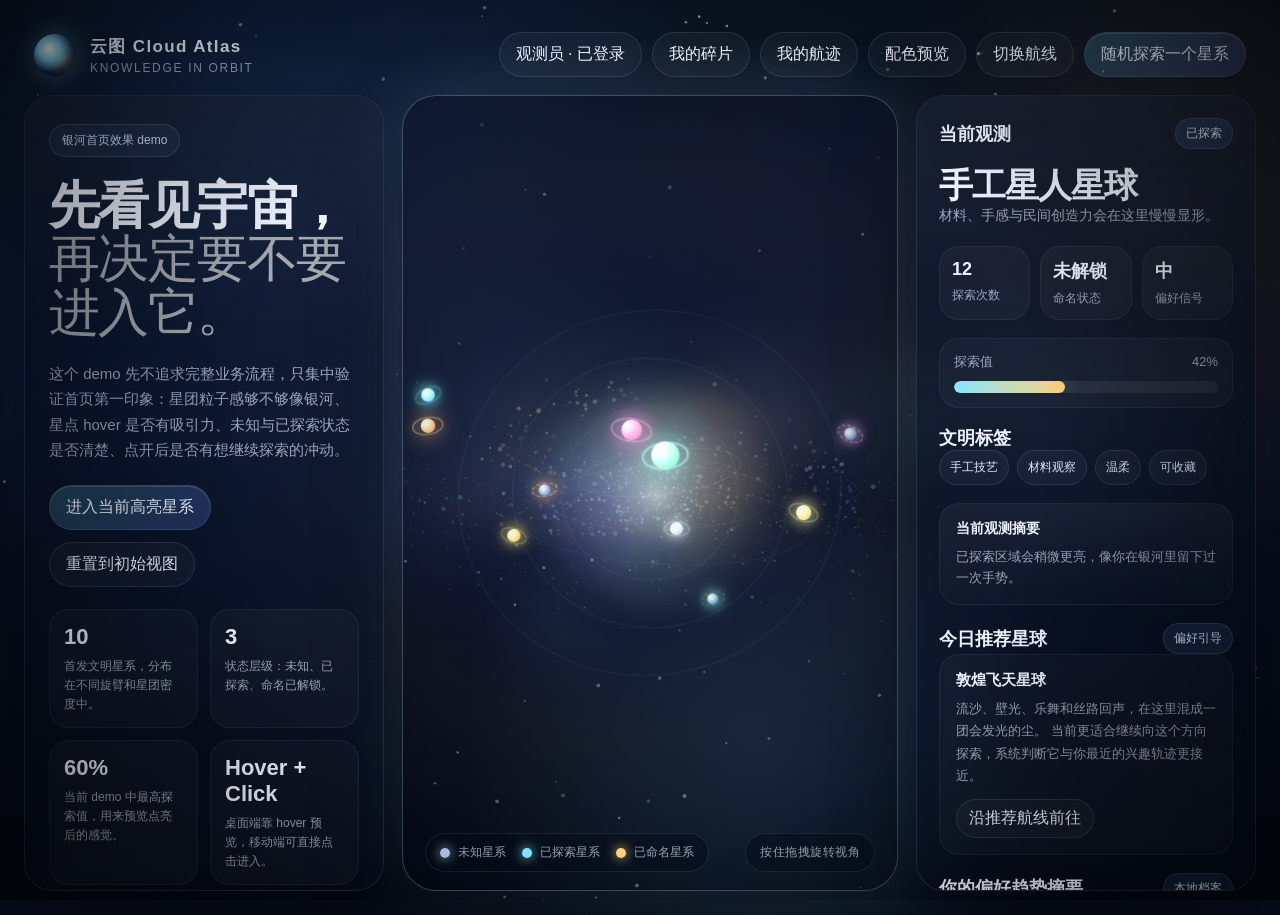
==== demo/index.html @ 27b4fed4 "fix" ====
<!DOCTYPE html>
<html lang="zh-CN">
<head>
  <meta charset="UTF-8">
  <meta name="viewport" content="width=device-width, initial-scale=1.0">
  <title>云图 Cloud Atlas Demo</title>
  <style>
    :root {
      --bg-0: #07111f;
      --bg-1: #0b1730;
      --bg-2: #142449;
      --bg-end: #050b18;
      --bg-glow-a: rgba(50, 96, 182, 0.28);
      --bg-glow-b: rgba(255, 176, 112, 0.15);
      --bg-glow-c: rgba(107, 195, 255, 0.18);
      --text: #eef4ff;
      --muted: rgba(219, 233, 255, 0.68);
      --line: rgba(170, 196, 255, 0.14);
      --panel: rgba(8, 15, 31, 0.54);
      --panel-strong: rgba(7, 14, 28, 0.78);
      --panel-top: rgba(11, 20, 41, 0.7);
      --panel-bottom: rgba(7, 13, 27, 0.48);
      --panel-sheen: rgba(255, 255, 255, 0.05);
      --cyan: #86e7ff;
      --gold: #ffd17d;
      --rose: #ff9dcc;
      --mint: #9ce7cb;
      --orange: #ffb48a;
      --grid-line: rgba(255, 255, 255, 0.02);
      --vignette: rgba(0, 0, 0, 0.54);
      --mist-core: rgba(255, 248, 223, 0.16);
      --mist-cyan: rgba(141, 221, 255, 0.17);
      --mist-violet: rgba(143, 112, 255, 0.13);
      --mist-gold: rgba(255, 190, 117, 0.13);
      --mist-mint: rgba(138, 239, 218, 0.1);
      --brand-core: rgba(137, 224, 255, 0.86);
      --brand-ring: rgba(35, 120, 255, 0.12);
      --brand-warm: rgba(255, 204, 138, 0.42);
      --brand-shell: #09172c;
      --button-a: rgba(110, 230, 255, 0.22);
      --button-b: rgba(115, 136, 255, 0.22);
      --eyebrow-border: rgba(161, 209, 255, 0.18);
      --eyebrow-bg: rgba(125, 180, 255, 0.08);
      --eyebrow-text: #d7ecff;
      --stage-core: rgba(255, 247, 216, 0.14);
      --stage-cyan: rgba(161, 224, 255, 0.14);
      --stage-violet: rgba(168, 132, 255, 0.12);
      --stage-gold: rgba(255, 190, 117, 0.12);
      --stage-shell: rgba(11, 18, 37, 0.52);
      --stage-floor: rgba(3, 7, 16, 0.3);
      --stage-before-core: rgba(255, 252, 240, 0.16);
      --stage-before-cyan: rgba(137, 199, 255, 0.14);
      --stage-before-violet: rgba(150, 114, 255, 0.12);
      --stage-before-gold: rgba(255, 181, 109, 0.12);
      --stage-after-cyan: rgba(118, 211, 255, 0.08);
      --stage-after-core: rgba(255, 255, 255, 0.09);
      --stage-after-gold: rgba(255, 208, 142, 0.08);
      --stage-after-blue: rgba(124, 167, 255, 0.08);
      --shadow: 0 24px 80px rgba(0, 0, 0, 0.36);
      --radius-lg: 28px;
      --radius-md: 20px;
      --radius-sm: 14px;
    }

    * {
      box-sizing: border-box;
    }

    html,
    body {
      margin: 0;
      min-height: 100%;
      font-family: "Segoe UI", "PingFang SC", "Microsoft YaHei", sans-serif;
      background:
        radial-gradient(circle at 18% 18%, var(--bg-glow-a), transparent 30%),
        radial-gradient(circle at 82% 22%, var(--bg-glow-b), transparent 24%),
        radial-gradient(circle at 52% 72%, var(--bg-glow-c), transparent 28%),
        linear-gradient(180deg, var(--bg-0), var(--bg-1) 45%, var(--bg-end) 100%);
      background-size: 118% 118%, 112% 112%, 114% 114%, 100% 100%;
      color: var(--text);
      overflow: hidden;
      animation: backgroundDrift 26s ease-in-out infinite alternate;
    }

    body::before,
    body::after {
      content: "";
      position: fixed;
      inset: 0;
      pointer-events: none;
    }

    body::before {
      background-image:
        linear-gradient(var(--grid-line) 1px, transparent 1px),
        linear-gradient(90deg, var(--grid-line) 1px, transparent 1px);
      background-size: 120px 120px;
      mask-image: radial-gradient(circle at center, black 40%, transparent 88%);
      opacity: 0.4;
      animation: gridDrift 38s linear infinite;
    }

    body::after {
      background:
        radial-gradient(circle at center, transparent 52%, var(--vignette) 100%);
      animation: vignettePulse 18s ease-in-out infinite;
    }

    button,
    input {
      font: inherit;
    }

    .app {
      position: relative;
      min-height: 100vh;
      padding: 24px;
      isolation: isolate;
    }

    #starfield {
      position: absolute;
      inset: 0;
      width: 100%;
      height: 100%;
      z-index: 0;
    }

    .mist {
      position: absolute;
      inset: 3% 6% 6%;
      border-radius: 50%;
      background:
        radial-gradient(ellipse at 50% 50%, var(--mist-core), transparent 16%),
        radial-gradient(ellipse at 46% 48%, var(--mist-cyan), transparent 24%),
        radial-gradient(ellipse at 39% 53%, var(--mist-violet), transparent 18%),
        radial-gradient(ellipse at 60% 46%, var(--mist-gold), transparent 19%),
        radial-gradient(ellipse at 72% 54%, var(--mist-mint), transparent 17%);
      filter: blur(46px);
      opacity: 0.98;
      transform: rotate(-10deg) scale(1.08, 0.72);
      pointer-events: none;
      z-index: 1;
      animation: mistFloat 18s ease-in-out infinite alternate;
    }

    .topbar {
      position: relative;
      z-index: 5;
      display: flex;
      align-items: center;
      justify-content: space-between;
      gap: 16px;
      padding: 8px 10px 18px;
    }

    .brand {
      display: flex;
      align-items: center;
      gap: 14px;
    }

    .brand-mark {
      width: 42px;
      height: 42px;
      border-radius: 50%;
      background:
        radial-gradient(circle at 35% 35%, rgba(255, 255, 255, 0.98), var(--brand-core) 28%, var(--brand-ring) 60%, transparent 72%),
        radial-gradient(circle at 64% 55%, var(--brand-warm), transparent 55%),
        var(--brand-shell);
      box-shadow: 0 0 24px rgba(134, 231, 255, 0.34);
    }

    .brand-copy strong {
      display: block;
      font-size: 17px;
      letter-spacing: 0.08em;
      font-weight: 700;
    }

    .brand-copy span {
      display: block;
      margin-top: 3px;
      font-size: 12px;
      color: var(--muted);
      letter-spacing: 0.14em;
      text-transform: uppercase;
    }

    .top-actions {
      display: flex;
      align-items: center;
      gap: 10px;
      flex-wrap: wrap;
      justify-content: flex-end;
    }

    .ghost,
    .primary,
    .secondary {
      border: 1px solid var(--line);
      color: var(--text);
      background: rgba(255, 255, 255, 0.04);
      border-radius: 999px;
      padding: 11px 16px;
      cursor: pointer;
      transition: transform 180ms ease, background 180ms ease, border-color 180ms ease;
    }

    .ghost:hover,
    .primary:hover,
    .secondary:hover {
      transform: translateY(-1px);
      border-color: rgba(172, 214, 255, 0.36);
    }

    .primary {
      background: linear-gradient(135deg, var(--button-a), var(--button-b));
      box-shadow: inset 0 1px 0 rgba(255, 255, 255, 0.14);
    }

    .layout {
      position: relative;
      z-index: 3;
      display: grid;
      grid-template-columns: minmax(280px, 360px) minmax(0, 1fr) minmax(280px, 340px);
      gap: 18px;
      height: calc(100vh - 104px);
    }

    .panel {
      position: relative;
      background: linear-gradient(180deg, var(--panel-top), var(--panel-bottom));
      border: 1px solid var(--line);
      border-radius: var(--radius-lg);
      box-shadow: var(--shadow);
      backdrop-filter: blur(18px);
      overflow: hidden;
    }

    .panel::before {
      content: "";
      position: absolute;
      inset: 0;
      background: linear-gradient(180deg, var(--panel-sheen), transparent 30%);
      pointer-events: none;
    }

    .intro {
      padding: 28px 24px 24px;
      display: flex;
      flex-direction: column;
      gap: 22px;
    }

    .eyebrow {
      display: inline-flex;
      align-items: center;
      gap: 8px;
      width: fit-content;
      padding: 7px 12px;
      border-radius: 999px;
      border: 1px solid var(--eyebrow-border);
      background: var(--eyebrow-bg);
      font-size: 12px;
      color: var(--eyebrow-text);
    }

    .intro h1 {
      margin: 0;
      font-size: clamp(34px, 4vw, 58px);
      line-height: 1.04;
      letter-spacing: -0.03em;
    }

    .intro h1 span {
      display: block;
      color: rgba(255, 255, 255, 0.62);
      font-weight: 500;
    }

    .intro p {
      margin: 0;
      color: var(--muted);
      line-height: 1.7;
      font-size: 15px;
    }

    .intro-actions {
      display: flex;
      gap: 12px;
      flex-wrap: wrap;
    }

    .stat-grid {
      display: grid;
      grid-template-columns: repeat(2, minmax(0, 1fr));
      gap: 12px;
    }

    .stat-card {
      padding: 14px;
      border-radius: var(--radius-md);
      background: rgba(255, 255, 255, 0.03);
      border: 1px solid rgba(176, 205, 255, 0.08);
    }

    .stat-card strong {
      display: block;
      font-size: 22px;
      margin-bottom: 6px;
    }

    .stat-card span {
      color: var(--muted);
      font-size: 12px;
      line-height: 1.5;
    }

    .cluster-stage {
      position: relative;
      --focus-x: 50%;
      --focus-y: 50%;
      --focus-scale: 1;
      --tilt-x: -8deg;
      --tilt-y: 10deg;
      border-radius: 34px;
      min-height: 100%;
      overflow: hidden;
      background:
        radial-gradient(circle at 50% 50%, var(--stage-core), transparent 10%),
        radial-gradient(ellipse at 50% 51%, var(--stage-cyan), transparent 22%),
        radial-gradient(ellipse at 42% 52%, var(--stage-violet), transparent 16%),
        radial-gradient(ellipse at 60% 47%, var(--stage-gold), transparent 18%),
        linear-gradient(180deg, var(--stage-shell), var(--stage-floor));
      border: 1px solid rgba(167, 199, 255, 0.14);
      box-shadow: var(--shadow);
      perspective: 1400px;
      perspective-origin: 50% 50%;
      cursor: grab;
      transition: box-shadow 420ms ease, border-color 420ms ease, background 420ms ease;
    }

    .cluster-stage.dragging {
      cursor: grabbing;
    }

    .cluster-stage::before {
      content: "";
      position: absolute;
      inset: 18% 8%;
      background:
        radial-gradient(ellipse at center, var(--stage-before-core), transparent 14%),
        radial-gradient(ellipse at center, var(--stage-before-cyan), transparent 38%),
        radial-gradient(ellipse at 35% 54%, var(--stage-before-violet), transparent 20%),
        radial-gradient(ellipse at 68% 44%, var(--stage-before-gold), transparent 20%);
      filter: blur(18px);
      pointer-events: none;
    }

    .cluster-stage::after {
      content: "";
      position: absolute;
      inset: 8% 4%;
      background:
        radial-gradient(ellipse at 26% 62%, var(--stage-after-cyan), transparent 14%),
        radial-gradient(ellipse at 42% 44%, var(--stage-after-core), transparent 11%),
        radial-gradient(ellipse at 58% 56%, var(--stage-after-gold), transparent 14%),
        radial-gradient(ellipse at 77% 40%, var(--stage-after-blue), transparent 13%);
      filter: blur(24px);
      pointer-events: none;
      transform: rotate(-12deg);
      z-index: 1;
    }

    .scene-viewport {
      position: absolute;
      inset: 0;
      z-index: 2;
      transform-style: preserve-3d;
      pointer-events: none;
    }

    .scene-3d {
      position: absolute;
      inset: 0;
      transform-style: preserve-3d;
      transform: translateZ(0);
      will-change: transform;
    }

    .cluster-canvas {
      position: absolute;
      inset: 0;
      width: 100%;
      height: 100%;
      z-index: 1;
      pointer-events: none;
    }

    .cluster-grid {
      position: absolute;
      inset: 0;
      z-index: 2;
      transform-style: preserve-3d;
      pointer-events: auto;
      overflow: visible;
      transition: filter 520ms ease;
    }

    .haze-layer {
      position: absolute;
      inset: 0;
      pointer-events: none;
      z-index: 1;
      transition: opacity 420ms ease;
      transform-style: preserve-3d;
    }

    .haze {
      position: absolute;
      border-radius: 50%;
      filter: blur(28px);
      opacity: 0.72;
      mix-blend-mode: screen;
    }

    .haze-a {
      left: 18%;
      top: 43%;
      width: 30%;
      height: 12%;
      background: radial-gradient(ellipse at center, rgba(121, 213, 255, 0.22), transparent 70%);
      transform: rotate(-18deg);
    }

    .haze-b {
      left: 37%;
      top: 38%;
      width: 28%;
      height: 11%;
      background: radial-gradient(ellipse at center, rgba(255, 247, 215, 0.24), transparent 72%);
      transform: rotate(6deg);
    }

    .haze-c {
      left: 55%;
      top: 47%;
      width: 28%;
      height: 12%;
      background: radial-gradient(ellipse at center, rgba(255, 188, 118, 0.18), transparent 70%);
      transform: rotate(21deg);
    }

    .orbit-ring {
      position: absolute;
      left: 50%;
      top: 50%;
      border-radius: 50%;
      border: 1px solid rgba(174, 205, 255, 0.08);
      transform: translate(-50%, -50%) rotate(-8deg);
      pointer-events: none;
      z-index: 1;
      animation: orbitSpin 42s linear infinite;
    }

    .orbit-ring.r1 {
      width: 36%;
      height: 22%;
      animation-name: orbitSpin;
    }

    .orbit-ring.r2 {
      width: 56%;
      height: 34%;
      transform: translate(-50%, -50%) rotate(14deg);
      animation-name: orbitSpinWide;
      animation-duration: 58s;
      animation-direction: reverse;
    }

    .orbit-ring.r3 {
      width: 78%;
      height: 46%;
      transform: translate(-50%, -50%) rotate(-16deg);
      animation-name: orbitSpinOuter;
      animation-duration: 72s;
    }

    .cluster-stage.zooming {
      border-color: rgba(187, 221, 255, 0.28);
      box-shadow: 0 30px 86px rgba(0, 0, 0, 0.42), 0 0 72px rgba(145, 215, 255, 0.16);
    }

    .cluster-stage.zooming .cluster-grid {
      filter: saturate(1.28) brightness(1.1);
    }

    .cluster-stage.zooming .cluster-canvas {
      filter: saturate(1.18) brightness(1.1);
    }

    .cluster-stage.zooming .haze-layer {
      opacity: 0.92;
    }

    .system {
      position: absolute;
      --planet-size: 10px;
      --planet-main: var(--cyan);
      --planet-accent: #ffffff;
      --planet-shadow: rgba(134, 231, 255, 0.44);
      --planet-hit: 34px;
      --ring-tilt: 0deg;
      --ring-opacity: 0.36;
      width: var(--planet-hit);
      height: var(--planet-hit);
      margin: calc(var(--planet-hit) * -0.5) 0 0 calc(var(--planet-hit) * -0.5);
      border: 0;
      background: transparent;
      padding: 0;
      cursor: pointer;
      z-index: 3;
      left: 0;
      top: 0;
      margin: 0;
      transform: translate3d(var(--screen-x, 0px), var(--screen-y, 0px), 0) scale(var(--planet-scale, 1));
      transform-style: preserve-3d;
      transition: transform 300ms cubic-bezier(0.22, 1, 0.36, 1), filter 220ms ease;
      will-change: transform, opacity;
    }

    .system .planet-core,
    .system .planet-aura,
    .system .planet-ring {
      position: absolute;
      left: 50%;
      top: 50%;
      transform: translate(-50%, -50%);
      border-radius: 50%;
      transition: transform 280ms cubic-bezier(0.22, 1, 0.36, 1), opacity 260ms ease, box-shadow 260ms ease, filter 260ms ease;
      pointer-events: none;
    }

    .system .planet-core {
      width: var(--planet-size);
      height: var(--planet-size);
      background:
        radial-gradient(circle at 30% 30%, rgba(255, 255, 255, 0.95), color-mix(in srgb, var(--planet-accent) 72%, var(--planet-main)) 36%, color-mix(in srgb, var(--planet-main) 84%, #021323) 86%);
      box-shadow: 0 0 12px var(--planet-main), 0 0 22px var(--planet-shadow);
      animation: planetPulse 4.2s ease-in-out infinite;
    }

    .system .planet-aura {
      width: calc(var(--planet-size) * 2.8);
      height: calc(var(--planet-size) * 2.8);
      background: radial-gradient(circle at center, color-mix(in srgb, var(--planet-main) 34%, transparent) 0%, transparent 70%);
      opacity: 0.44;
      filter: blur(1px);
      animation: auraDrift 5.6s ease-in-out infinite;
    }

    .system .planet-ring {
      width: calc(var(--planet-size) * 2.2);
      height: calc(var(--planet-size) * 1.25);
      border: 1px solid color-mix(in srgb, var(--planet-main) 72%, #ffffff);
      opacity: var(--ring-opacity);
      transform: translate(-50%, -50%) rotate(var(--ring-tilt));
      filter: drop-shadow(0 0 6px color-mix(in srgb, var(--planet-main) 40%, transparent));
      animation: ringSpin 8s linear infinite;
    }

    .system:hover,
    .system:focus-visible,
    .system.active {
      transform: translate3d(var(--screen-x, 0px), var(--screen-y, 0px), 0) scale(calc(var(--planet-scale, 1) * 1.22));
      filter: brightness(1.08);
      outline: none;
    }

    .system:hover .planet-core,
    .system:focus-visible .planet-core,
    .system.active .planet-core {
      transform: translate(-50%, -50%) scale(1.36);
      box-shadow: 0 0 18px var(--planet-main), 0 0 38px var(--planet-shadow), 0 0 56px color-mix(in srgb, var(--planet-main) 26%, transparent);
      animation-duration: 1.9s;
    }

    .system:hover .planet-aura,
    .system:focus-visible .planet-aura,
    .system.active .planet-aura {
      opacity: 0.88;
      transform: translate(-50%, -50%) scale(1.16);
      animation-duration: 2.4s;
    }

    .system:hover .planet-ring,
    .system:focus-visible .planet-ring,
    .system.active .planet-ring {
      opacity: calc(var(--ring-opacity) + 0.26);
      transform: translate(-50%, -50%) rotate(calc(var(--ring-tilt) + 10deg)) scale(1.14);
    }

    .system.explored .planet-core {
      width: calc(var(--planet-size) + 1px);
      height: calc(var(--planet-size) + 1px);
    }

    .system.locked {
      --planet-main: rgba(188, 214, 255, 0.9);
      --planet-accent: rgba(230, 241, 255, 0.96);
      --planet-shadow: rgba(164, 193, 255, 0.24);
      --ring-opacity: 0.22;
    }

    .system.locked .planet-core {
      background: radial-gradient(circle at 35% 35%, rgba(255, 255, 255, 0.92), rgba(135, 180, 255, 0.72) 68%, transparent 100%);
    }

    .system.locked .planet-ring {
      border-style: dashed;
    }

    .system.unlocked .planet-core {
      box-shadow: 0 0 20px var(--planet-main), 0 0 44px color-mix(in srgb, var(--planet-main) 56%, transparent);
    }

    .system.planet-forest {
      --planet-accent: #d6ffe8;
      --ring-tilt: -16deg;
    }

    .system.planet-heritage {
      --planet-accent: #fff0c8;
      --ring-tilt: 18deg;
    }

    .system.planet-myth {
      --planet-accent: #ffd3e8;
      --ring-opacity: 0.46;
      --ring-tilt: 9deg;
    }

    .system.planet-desert {
      --planet-accent: #ffe3bc;
      --ring-opacity: 0.54;
      --ring-tilt: -9deg;
    }

    .system.planet-abyss {
      --planet-accent: #d4f8ff;
      --ring-opacity: 0.28;
      --ring-tilt: -24deg;
    }

    .system.planet-imperial {
      --planet-accent: #f4f7ff;
      --ring-opacity: 0.34;
      --ring-tilt: 2deg;
    }

    .system.planet-gateway {
      --planet-accent: #efe0ff;
      --ring-opacity: 0.62;
      --ring-tilt: 24deg;
    }

    .cluster-stage .legend {
      position: absolute;
      left: 22px;
      bottom: 18px;
      z-index: 4;
      display: flex;
      gap: 16px;
      padding: 10px 14px;
      border-radius: 999px;
      background: rgba(7, 14, 27, 0.54);
      border: 1px solid rgba(154, 194, 255, 0.12);
      backdrop-filter: blur(14px);
    }

    .drag-tip {
      position: absolute;
      right: 22px;
      bottom: 18px;
      z-index: 4;
      padding: 10px 14px;
      border-radius: 999px;
      background: rgba(7, 14, 27, 0.54);
      border: 1px solid rgba(154, 194, 255, 0.12);
      backdrop-filter: blur(14px);
      color: var(--muted);
      font-size: 12px;
      letter-spacing: 0.04em;
    }

    .legend-item {
      display: inline-flex;
      align-items: center;
      gap: 8px;
      color: var(--muted);
      font-size: 12px;
    }

    .legend-dot {
      width: 10px;
      height: 10px;
      border-radius: 50%;
      box-shadow: 0 0 12px currentColor;
    }

    .info-panel {
      padding: 22px;
      display: flex;
      flex-direction: column;
      gap: 18px;
      overflow: auto;
    }

    .panel-title {
      display: flex;
      align-items: center;
      justify-content: space-between;
      gap: 14px;
    }

    .panel-title h2,
    .panel-title h3 {
      margin: 0;
      font-size: 18px;
    }

    .panel-badge {
      padding: 6px 10px;
      border-radius: 999px;
      font-size: 12px;
      color: #dceeff;
      background: rgba(108, 173, 255, 0.12);
      border: 1px solid rgba(164, 201, 255, 0.16);
    }

    .selected-title {
      margin: 0;
      font-size: clamp(22px, 2.8vw, 34px);
      line-height: 1.08;
      letter-spacing: -0.03em;
    }

    .selected-subtitle,
    .muted {
      margin: 0;
      color: var(--muted);
      line-height: 1.7;
      font-size: 14px;
    }

    .metric-row {
      display: grid;
      grid-template-columns: repeat(3, minmax(0, 1fr));
      gap: 10px;
    }

    .metric {
      padding: 12px;
      border-radius: var(--radius-md);
      background: rgba(255, 255, 255, 0.03);
      border: 1px solid rgba(160, 197, 255, 0.08);
    }

    .metric strong {
      display: block;
      font-size: 18px;
      margin-bottom: 5px;
    }

    .metric span {
      color: var(--muted);
      font-size: 12px;
    }

    .progress-block {
      padding: 14px;
      border-radius: var(--radius-md);
      background: rgba(255, 255, 255, 0.03);
      border: 1px solid rgba(160, 197, 255, 0.08);
    }

    .progress-label {
      display: flex;
      align-items: center;
      justify-content: space-between;
      margin-bottom: 10px;
      font-size: 13px;
      color: var(--muted);
    }

    .progress-track {
      position: relative;
      height: 12px;
      border-radius: 999px;
      overflow: hidden;
      background: rgba(255, 255, 255, 0.07);
    }

    .progress-fill {
      height: 100%;
      width: 0;
      border-radius: inherit;
      background: linear-gradient(90deg, var(--cyan), var(--gold));
      transition: width 280ms ease;
      box-shadow: 0 0 18px rgba(134, 231, 255, 0.34);
    }

    .tag-list {
      display: flex;
      flex-wrap: wrap;
      gap: 8px;
    }

    .tag {
      padding: 8px 10px;
      border-radius: 999px;
      font-size: 12px;
      background: rgba(255, 255, 255, 0.04);
      border: 1px solid rgba(168, 205, 255, 0.12);
      color: #d8ecff;
    }

    .snapshot {
      padding: 16px;
      border-radius: var(--radius-md);
      background: linear-gradient(180deg, rgba(255, 255, 255, 0.05), rgba(255, 255, 255, 0.02));
      border: 1px solid rgba(160, 197, 255, 0.08);
    }

    .snapshot strong {
      display: block;
      margin-bottom: 8px;
      font-size: 14px;
    }

    .snapshot p {
      margin: 0;
      color: var(--muted);
      line-height: 1.65;
      font-size: 13px;
    }

    .quick-list {
      display: grid;
      gap: 10px;
    }

    .quick-item {
      display: grid;
      grid-template-columns: auto 1fr auto;
      gap: 12px;
      align-items: center;
      padding: 12px 14px;
      border-radius: 16px;
      background: rgba(255, 255, 255, 0.03);
      border: 1px solid rgba(160, 197, 255, 0.07);
    }

    .quick-dot {
      width: 10px;
      height: 10px;
      border-radius: 50%;
      box-shadow: 0 0 14px currentColor;
    }

    .quick-copy strong {
      display: block;
      font-size: 14px;
      margin-bottom: 4px;
    }

    .quick-copy span,
    .quick-item em {
      color: var(--muted);
      font-size: 12px;
      font-style: normal;
    }

    .tooltip {
      position: fixed;
      left: 0;
      top: 0;
      transform: translate(-50%, calc(-100% - 16px));
      min-width: 220px;
      max-width: 260px;
      padding: 14px 14px 13px;
      border-radius: 18px;
      background: rgba(9, 16, 30, 0.88);
      border: 1px solid rgba(169, 203, 255, 0.16);
      backdrop-filter: blur(14px);
      box-shadow: var(--shadow);
      z-index: 30;
      pointer-events: none;
      opacity: 0;
      transition: opacity 140ms ease;
    }

    .tooltip.visible {
      opacity: 1;
    }

    .tooltip strong {
      display: block;
      margin-bottom: 5px;
      font-size: 14px;
    }

    .tooltip span {
      display: block;
      color: var(--muted);
      font-size: 12px;
      line-height: 1.55;
    }

    .modal {
      position: fixed;
      inset: 0;
      display: grid;
      place-items: center;
      padding: 26px;
      background: rgba(2, 5, 12, 0.5);
      backdrop-filter: blur(16px);
      z-index: 40;
      opacity: 0;
      pointer-events: none;
      transition: opacity 180ms ease;
    }

    .modal.open {
      opacity: 1;
      pointer-events: auto;
    }

    .modal-card {
      position: relative;
      width: min(760px, 100%);
      border-radius: 34px;
      padding: 28px;
      background:
        radial-gradient(circle at top right, rgba(125, 207, 255, 0.16), transparent 22%),
        linear-gradient(180deg, rgba(13, 20, 40, 0.94), rgba(7, 12, 23, 0.94));
      border: 1px solid rgba(173, 208, 255, 0.14);
      box-shadow: var(--shadow);
      overflow: hidden;
    }

    .modal-card::before {
      content: "";
      position: absolute;
      inset: 0;
      background: linear-gradient(180deg, rgba(255, 255, 255, 0.06), transparent 28%);
      pointer-events: none;
    }

    .modal-close {
      position: absolute;
      right: 18px;
      top: 18px;
      width: 42px;
      height: 42px;
      border-radius: 50%;
      border: 1px solid rgba(178, 205, 255, 0.16);
      background: rgba(255, 255, 255, 0.04);
      color: var(--text);
      cursor: pointer;
    }

    .modal-header {
      display: flex;
      align-items: flex-start;
      justify-content: space-between;
      gap: 16px;
      margin-bottom: 16px;
      padding-right: 52px;
    }

    .modal-header h3 {
      margin: 10px 0 8px;
      font-size: clamp(28px, 4vw, 44px);
      line-height: 1.02;
      letter-spacing: -0.03em;
    }

    .modal-meta {
      display: flex;
      gap: 8px;
      flex-wrap: wrap;
    }

    .modal-meta span {
      padding: 7px 10px;
      border-radius: 999px;
      font-size: 12px;
      color: #dceeff;
      background: rgba(255, 255, 255, 0.05);
      border: 1px solid rgba(164, 202, 255, 0.12);
    }

    .modal-grid {
      display: grid;
      grid-template-columns: 1.2fr 0.8fr;
      gap: 18px;
      margin-top: 18px;
    }

    .modal-section {
      padding: 18px;
      border-radius: 24px;
      background: rgba(255, 255, 255, 0.03);
      border: 1px solid rgba(164, 202, 255, 0.08);
    }

    .modal-section h4 {
      margin: 0 0 10px;
      font-size: 15px;
    }

    .modal-section p,
    .modal-section li {
      margin: 0;
      color: var(--muted);
      line-height: 1.75;
      font-size: 14px;
    }

    .modal-section ul {
      margin: 0;
      padding-left: 18px;
      display: grid;
      gap: 8px;
    }

    .modal-actions {
      display: flex;
      flex-wrap: wrap;
      gap: 12px;
      margin-top: 20px;
    }

    .theme-modal .modal-card {
      width: min(1040px, 100%);
    }

    .theme-modal-copy {
      margin: 4px 0 0;
      color: var(--muted);
      line-height: 1.7;
      font-size: 14px;
    }

    .theme-toolbar {
      display: flex;
      align-items: center;
      justify-content: space-between;
      gap: 14px;
      margin-bottom: 18px;
    }

    .theme-toolbar .modal-meta {
      flex: 1;
    }

    .theme-grid {
      display: grid;
      grid-template-columns: repeat(auto-fit, minmax(180px, 1fr));
      gap: 14px;
    }

    .theme-card {
      display: block;
      width: 100%;
      padding: 14px;
      border-radius: 24px;
      border: 1px solid rgba(164, 202, 255, 0.1);
      background: rgba(255, 255, 255, 0.035);
      color: var(--text);
      text-align: left;
      cursor: pointer;
      transition: transform 180ms ease, border-color 180ms ease, box-shadow 180ms ease, background 180ms ease;
    }

    .theme-card:hover,
    .theme-card:focus-visible {
      transform: translateY(-2px);
      border-color: rgba(181, 216, 255, 0.24);
      outline: none;
    }

    .theme-card.active {
      border-color: rgba(194, 229, 255, 0.36);
      background: rgba(255, 255, 255, 0.055);
      box-shadow: 0 16px 38px rgba(0, 0, 0, 0.24), 0 0 0 1px rgba(194, 229, 255, 0.08) inset;
    }

    .theme-card-preview {
      position: relative;
      height: 116px;
      margin-bottom: 14px;
      overflow: hidden;
      border-radius: 18px;
      background:
        radial-gradient(circle at 18% 18%, var(--preview-glow-a), transparent 32%),
        radial-gradient(circle at 82% 22%, var(--preview-glow-b), transparent 28%),
        radial-gradient(circle at 54% 70%, var(--preview-glow-c), transparent 30%),
        linear-gradient(180deg, var(--preview-bg-0), var(--preview-bg-1) 45%, var(--preview-bg-end) 100%);
      border: 1px solid rgba(255, 255, 255, 0.08);
    }

    .theme-card-preview::before {
      content: "";
      position: absolute;
      inset: 0;
      background-image:
        linear-gradient(var(--preview-grid) 1px, transparent 1px),
        linear-gradient(90deg, var(--preview-grid) 1px, transparent 1px);
      background-size: 24px 24px;
      opacity: 0.4;
      mask-image: radial-gradient(circle at center, black 44%, transparent 92%);
    }

    .theme-card-preview::after {
      content: "";
      position: absolute;
      left: 50%;
      top: 52%;
      width: 58%;
      height: 36%;
      transform: translate(-50%, -50%) rotate(-8deg);
      border-radius: 50%;
      background:
        radial-gradient(ellipse at center, var(--preview-stage-core), transparent 16%),
        radial-gradient(ellipse at center, var(--preview-stage-cyan), transparent 36%),
        radial-gradient(ellipse at 34% 56%, var(--preview-stage-violet), transparent 22%),
        radial-gradient(ellipse at 66% 44%, var(--preview-stage-gold), transparent 22%);
      filter: blur(8px);
      opacity: 0.92;
    }

    .theme-card-orbit {
      position: absolute;
      left: 50%;
      top: 52%;
      width: 62%;
      height: 34%;
      border-radius: 50%;
      border: 1px solid rgba(255, 255, 255, 0.12);
      transform: translate(-50%, -50%) rotate(-10deg);
      opacity: 0.82;
    }

    .theme-card-core {
      position: absolute;
      left: 50%;
      top: 52%;
      width: 12px;
      height: 12px;
      border-radius: 50%;
      transform: translate(-50%, -50%);
      background: radial-gradient(circle at 35% 35%, rgba(255, 255, 255, 0.98), var(--preview-brand-core) 44%, transparent 82%);
      box-shadow: 0 0 18px var(--preview-brand-core);
    }

    .theme-card-panel {
      position: absolute;
      left: 10px;
      right: 10px;
      bottom: 10px;
      height: 26px;
      border-radius: 12px;
      background: linear-gradient(180deg, var(--preview-panel-top), var(--preview-panel-bottom));
      border: 1px solid rgba(255, 255, 255, 0.08);
      backdrop-filter: blur(10px);
    }

    .theme-card-meta {
      display: flex;
      align-items: center;
      justify-content: space-between;
      gap: 12px;
      margin-bottom: 8px;
    }

    .theme-card-title {
      margin: 0;
      font-size: 15px;
    }

    .theme-card-tag {
      color: var(--muted);
      font-size: 12px;
      letter-spacing: 0.04em;
      text-transform: uppercase;
    }

    .theme-card-copy {
      margin: 0 0 12px;
      color: var(--muted);
      font-size: 13px;
      line-height: 1.65;
    }

    .theme-card-swatches {
      display: flex;
      gap: 8px;
      flex-wrap: wrap;
    }

    .theme-card-swatches span {
      width: 14px;
      height: 14px;
      border-radius: 50%;
      border: 1px solid rgba(255, 255, 255, 0.14);
      box-shadow: 0 0 0 1px rgba(0, 0, 0, 0.18) inset;
    }

    .theme-active-label {
      color: #dceeff;
      font-size: 12px;
    }

    .insight-card {
      padding: 16px;
      border-radius: var(--radius-md);
      background: rgba(255, 255, 255, 0.03);
      border: 1px solid rgba(160, 197, 255, 0.08);
    }

    .insight-card strong {
      display: block;
      margin-bottom: 8px;
      font-size: 15px;
    }

    .insight-copy {
      margin: 0;
      color: var(--muted);
      line-height: 1.7;
      font-size: 13px;
    }

    .mini-action {
      margin-top: 12px;
      padding: 8px 12px;
      border-radius: 999px;
      border: 1px solid var(--line);
      background: rgba(255, 255, 255, 0.03);
      color: var(--text);
      cursor: pointer;
    }

    .preference-tags,
    .meta-tags {
      display: flex;
      flex-wrap: wrap;
      gap: 8px;
      margin-top: 12px;
    }

    .preference-tag,
    .meta-tag {
      padding: 7px 10px;
      border-radius: 999px;
      font-size: 12px;
      color: #dceeff;
      background: rgba(255, 255, 255, 0.05);
      border: 1px solid rgba(164, 202, 255, 0.12);
    }

    .shard-list,
    .route-list {
      display: grid;
      gap: 10px;
    }

    .shard-item,
    .route-item {
      padding: 12px 14px;
      border-radius: 16px;
      background: rgba(255, 255, 255, 0.03);
      border: 1px solid rgba(160, 197, 255, 0.08);
    }

    .shard-item strong,
    .route-item strong {
      display: block;
      margin-bottom: 4px;
      font-size: 14px;
    }

    .shard-item span,
    .route-item span,
    .shard-item p,
    .route-item p {
      margin: 0;
      color: var(--muted);
      font-size: 12px;
      line-height: 1.6;
    }

    .shard-empty {
      padding: 16px;
      border-radius: 16px;
      border: 1px dashed rgba(171, 203, 255, 0.16);
      color: var(--muted);
      font-size: 13px;
      line-height: 1.7;
    }

    .top-actions .nav-chip {
      max-width: 180px;
      white-space: nowrap;
      overflow: hidden;
      text-overflow: ellipsis;
    }

    .modal-wide .modal-card {
      width: min(980px, 100%);
    }

    .library-layout,
    .route-layout {
      display: grid;
      grid-template-columns: minmax(260px, 320px) minmax(0, 1fr);
      gap: 18px;
      margin-top: 18px;
    }

    .library-sidebar,
    .library-detail,
    .route-sidebar,
    .route-detail,
    .auth-card {
      padding: 18px;
      border-radius: 24px;
      background: rgba(255, 255, 255, 0.03);
      border: 1px solid rgba(164, 202, 255, 0.08);
    }

    .library-list {
      display: grid;
      gap: 10px;
      max-height: 440px;
      overflow: auto;
      padding-right: 4px;
    }

    .library-item {
      padding: 12px;
      border-radius: 18px;
      border: 1px solid rgba(164, 202, 255, 0.08);
      background: rgba(255, 255, 255, 0.03);
      cursor: pointer;
      transition: transform 160ms ease, border-color 160ms ease, background 160ms ease;
    }

    .library-item:hover,
    .library-item.active {
      transform: translateY(-1px);
      border-color: rgba(186, 220, 255, 0.22);
      background: rgba(255, 255, 255, 0.05);
    }

    .library-item strong {
      display: block;
      margin-bottom: 6px;
      font-size: 14px;
    }

    .library-item span,
    .library-item p,
    .library-detail p,
    .library-detail li,
    .route-detail p,
    .route-detail li,
    .route-sidebar p,
    .auth-card p {
      margin: 0;
      color: var(--muted);
      font-size: 13px;
      line-height: 1.7;
    }

    .library-detail ul,
    .route-detail ul {
      margin: 12px 0 0;
      padding-left: 18px;
      display: grid;
      gap: 8px;
    }

    .stats-grid-wide {
      display: grid;
      grid-template-columns: repeat(4, minmax(0, 1fr));
      gap: 10px;
      margin-bottom: 18px;
    }

    .stats-grid-wide .metric {
      min-height: 96px;
    }

    .auth-stack {
      display: grid;
      gap: 14px;
      margin-top: 18px;
    }

    .auth-actions {
      display: flex;
      flex-wrap: wrap;
      gap: 12px;
      margin-top: 18px;
    }

    .inline-note {
      color: var(--muted);
      font-size: 12px;
      line-height: 1.6;
    }

    .secondary {
      background: rgba(255, 255, 255, 0.03);
    }

    .toast {
      position: fixed;
      right: 24px;
      bottom: 24px;
      z-index: 50;
      padding: 14px 16px;
      border-radius: 16px;
      background: rgba(7, 14, 28, 0.9);
      border: 1px solid rgba(165, 202, 255, 0.12);
      color: #e8f3ff;
      box-shadow: var(--shadow);
      opacity: 0;
      transform: translateY(10px);
      pointer-events: none;
      transition: opacity 180ms ease, transform 180ms ease;
    }

    .toast.show {
      opacity: 1;
      transform: translateY(0);
    }

    @keyframes planetPulse {
      0%, 100% { filter: brightness(0.98); }
      50% { filter: brightness(1.16); }
    }

    @keyframes backgroundDrift {
      0% {
        background-position: 0% 0%, 0% 0%, 0% 0%, 0% 0%;
      }
      100% {
        background-position: 8% -2%, -6% 4%, 6% 2%, 0% 0%;
      }
    }

    @keyframes gridDrift {
      0% { transform: translate3d(0, 0, 0); opacity: 0.34; }
      50% { opacity: 0.42; }
      100% { transform: translate3d(-42px, 10px, 0); opacity: 0.34; }
    }

    @keyframes vignettePulse {
      0%, 100% { opacity: 1; }
      50% { opacity: 0.9; }
    }

    @keyframes mistFloat {
      0% {
        transform: translate3d(-3.8%, 0.6%, 0) rotate(-12deg) scale(1.04, 0.7);
        opacity: 0.86;
      }
      50% {
        opacity: 1;
      }
      100% {
        transform: translate3d(4.2%, -0.9%, 0) rotate(-6deg) scale(1.12, 0.75);
        opacity: 0.92;
      }
    }

    @keyframes orbitSpin {
      0% { transform: translate(-50%, -50%) rotate(-8deg); }
      100% { transform: translate(-50%, -50%) rotate(352deg); }
    }

    @keyframes orbitSpinWide {
      0% { transform: translate(-50%, -50%) rotate(14deg); }
      100% { transform: translate(-50%, -50%) rotate(-346deg); }
    }

    @keyframes orbitSpinOuter {
      0% { transform: translate(-50%, -50%) rotate(-16deg); }
      100% { transform: translate(-50%, -50%) rotate(344deg); }
    }

    @keyframes auraDrift {
      0%, 100% { transform: translate(-50%, -50%) scale(0.96); }
      50% { transform: translate(-50%, -50%) scale(1.08); }
    }

    @keyframes ringSpin {
      0% { transform: translate(-50%, -50%) rotate(var(--ring-tilt)); }
      100% { transform: translate(-50%, -50%) rotate(calc(var(--ring-tilt) + 360deg)); }
    }

    @media (max-width: 1180px) {
      body {
        overflow: auto;
      }

      .layout {
        grid-template-columns: 1fr;
        height: auto;
      }

      .cluster-stage {
        min-height: 58vh;
        order: -1;
      }

      .info-panel {
        order: 2;
      }
    }

    @media (max-width: 720px) {
      .app {
        padding: 16px;
      }

      .topbar {
        flex-direction: column;
        align-items: stretch;
      }

      .top-actions {
        width: 100%;
        justify-content: space-between;
      }

      .intro h1 {
        font-size: 36px;
      }

      .metric-row,
      .stat-grid,
      .modal-grid,
      .library-layout,
      .route-layout,
      .stats-grid-wide {
        grid-template-columns: 1fr;
      }

      .cluster-stage {
        min-height: 52vh;
      }

      .cluster-stage .legend {
        left: 14px;
        bottom: 14px;
        flex-wrap: wrap;
        border-radius: 18px;
      }

      .drag-tip {
        left: 14px;
        right: 14px;
        bottom: 74px;
        text-align: center;
        border-radius: 18px;
      }

      .modal {
        padding: 14px;
      }

      .modal-card {
        padding: 20px;
      }
    }
  </style>
</head>
<body>
  <div class="app">
    <canvas id="starfield"></canvas>
    <div class="mist"></div>

    <header class="topbar">
      <div class="brand">
        <div class="brand-mark"></div>
        <div class="brand-copy">
          <strong>云图 Cloud Atlas</strong>
          <span>Knowledge In Orbit</span>
        </div>
      </div>
      <div class="top-actions">
        <button class="ghost nav-chip" id="authButton">观测员 · 已登录</button>
        <button class="ghost" id="shardsButton">我的碎片</button>
        <button class="ghost" id="routeButton">我的航迹</button>
        <button class="ghost" id="paletteButton">配色预览</button>
        <button class="ghost" id="shuffleButton">切换航线</button>
        <button class="primary" id="focusButton">随机探索一个星系</button>
      </div>
    </header>

    <main class="layout">
      <section class="panel intro">
        <span class="eyebrow">银河首页效果 demo</span>
        <div>
          <h1>先看见宇宙，<span>再决定要不要进入它。</span></h1>
        </div>
        <p>
          这个 demo 先不追求完整业务流程，只集中验证首页第一印象：星团粒子感够不够像银河、星点 hover 是否有吸引力、未知与已探索状态是否清楚、点开后是否有想继续探索的冲动。
        </p>
        <div class="intro-actions">
          <button class="primary" id="enterButton">进入当前高亮星系</button>
          <button class="ghost" id="resetButton">重置到初始视图</button>
        </div>

        <div class="stat-grid">
          <article class="stat-card">
            <strong>10</strong>
            <span>首发文明星系，分布在不同旋臂和星团密度中。</span>
          </article>
          <article class="stat-card">
            <strong>3</strong>
            <span>状态层级：未知、已探索、命名已解锁。</span>
          </article>
          <article class="stat-card">
            <strong>60%</strong>
            <span>当前 demo 中最高探索值，用来预览点亮后的感觉。</span>
          </article>
          <article class="stat-card">
            <strong>Hover + Click</strong>
            <span>桌面端靠 hover 预览，移动端可直接点击进入。</span>
          </article>
        </div>
      </section>

      <section class="cluster-stage" aria-label="银河星图 demo">
        <div class="scene-viewport">
          <div class="scene-3d" id="scene3d">
            <canvas class="cluster-canvas" id="clusterCanvas"></canvas>
            <div class="haze-layer">
              <div class="haze haze-a"></div>
              <div class="haze haze-b"></div>
              <div class="haze haze-c"></div>
            </div>
            <div class="cluster-grid" id="clusterGrid"></div>
            <div class="orbit-ring r1"></div>
            <div class="orbit-ring r2"></div>
            <div class="orbit-ring r3"></div>
          </div>
        </div>
        <div class="legend">
          <span class="legend-item"><span class="legend-dot" style="color: rgba(193, 217, 255, 0.92); background: rgba(193, 217, 255, 0.92);"></span>未知星系</span>
          <span class="legend-item"><span class="legend-dot" style="color: #86e7ff; background: #86e7ff;"></span>已探索星系</span>
          <span class="legend-item"><span class="legend-dot" style="color: #ffd17d; background: #ffd17d;"></span>已命名星系</span>
        </div>
        <div class="drag-tip">按住拖拽旋转视角</div>
      </section>

      <aside class="panel info-panel">
        <div class="panel-title">
          <h2>当前观测</h2>
          <span class="panel-badge" id="statusBadge">未探索</span>
        </div>

        <div>
          <h3 class="selected-title" id="selectedTitle">未知星系 · A-17</h3>
          <p class="selected-subtitle" id="selectedSubtitle">移动或点击星点，观察这个首页是否有你想要的“银河知识云图”感觉。</p>
        </div>

        <div class="metric-row">
          <div class="metric">
            <strong id="metricTimes">0</strong>
            <span>探索次数</span>
          </div>
          <div class="metric">
            <strong id="metricUnlock">--</strong>
            <span>命名状态</span>
          </div>
          <div class="metric">
            <strong id="metricSignal">弱</strong>
            <span>偏好信号</span>
          </div>
        </div>

        <div class="progress-block">
          <div class="progress-label">
            <span>探索值</span>
            <span id="progressText">18%</span>
          </div>
          <div class="progress-track">
            <div class="progress-fill" id="progressFill"></div>
          </div>
        </div>

        <div>
          <div class="panel-title">
            <h3>文明标签</h3>
          </div>
          <div class="tag-list" id="tagList"></div>
        </div>

        <div class="snapshot">
          <strong>当前观测摘要</strong>
          <p id="snapshotText">未知星系只显示模糊信息，hover 时会轻微膨胀并释放一层光晕。你可以先确认这种“想靠近，但还没完全知道”的感觉是否对。</p>
        </div>

        <div>
          <div class="panel-title">
            <h3>今日推荐星球</h3>
            <span class="panel-badge">偏好引导</span>
          </div>
          <div class="insight-card">
            <strong id="recommendedTitle">敦煌飞天星球</strong>
            <p class="insight-copy" id="recommendedCopy">系统会根据你最近探索与收藏过的题材，挑一个最适合继续深入的星系。</p>
            <button class="mini-action" id="recommendedAction">沿推荐航线前往</button>
          </div>
        </div>

        <div>
          <div class="panel-title">
            <h3>你的偏好趋势摘要</h3>
            <span class="panel-badge" id="preferenceBadge">本地档案</span>
          </div>
          <div class="insight-card">
            <strong id="preferenceHeadline">偏好轨迹正在形成</strong>
            <p class="insight-copy" id="preferenceSummary">当前更像在广泛观察各个文明，系统会继续根据你的探索与收藏行为归纳兴趣方向。</p>
            <div class="preference-tags" id="preferenceTags"></div>
          </div>
        </div>

        <div>
          <div class="panel-title">
            <h3>最近收藏的 3 条碎片</h3>
            <span class="panel-badge">长期留存</span>
          </div>
          <div class="shard-list" id="recentShardsList"></div>
        </div>

        <div>
          <div class="panel-title">
            <h3>近期活跃星区</h3>
            <span class="panel-badge">demo 数据</span>
          </div>
          <div class="quick-list" id="quickList"></div>
        </div>
      </aside>
    </main>
  </div>

  <div class="tooltip" id="tooltip"></div>

  <div class="modal" id="modal" aria-hidden="true">
    <div class="modal-card">
      <button class="modal-close" id="closeModal" aria-label="关闭">×</button>
      <div class="modal-header">
        <div>
          <div class="modal-meta" id="modalMeta"></div>
          <h3 id="modalTitle">未知星系 · A-17</h3>
          <p class="muted" id="modalHook"></p>
        </div>
      </div>
      <div class="modal-grid">
        <section class="modal-section">
          <h4>本次探索卡</h4>
          <p id="modalBody"></p>
        </section>
        <section class="modal-section">
          <h4>延伸碎片与标签</h4>
          <ul id="modalFragments"></ul>
          <div class="meta-tags" id="modalTags"></div>
        </section>
      </div>
      <div class="modal-actions">
        <button class="primary" id="confirmExplore">确认探索结果</button>
        <button class="secondary" id="saveShard">收藏为星际碎片</button>
        <button class="ghost" id="nextExplore">换一个星系</button>
      </div>
    </div>
  </div>

  <div class="modal theme-modal" id="paletteModal" aria-hidden="true">
    <div class="modal-card">
      <button class="modal-close" id="closePaletteModal" aria-label="关闭配色预览">×</button>
      <div class="modal-header">
        <div>
          <div class="modal-meta">
            <span>5 套候选方案</span>
            <span>点击即可实时套用</span>
          </div>
          <h3>配色预览舱</h3>
          <p class="theme-modal-copy">先不讨论品牌定稿，只看这张首页在不同气质下是否更有吸引力。每张卡片都会直接改动当前页面背景、面板和星云氛围。</p>
        </div>
      </div>
      <div class="theme-toolbar">
        <div class="modal-meta">
          <span id="themeStatus">当前方案：极夜冰海</span>
        </div>
        <button class="secondary" id="themeResetButton">恢复默认方案</button>
      </div>
      <div class="theme-grid" id="themeGrid"></div>
    </div>
  </div>

  <div class="modal modal-wide" id="shardModal" aria-hidden="true">
    <div class="modal-card">
      <button class="modal-close" id="closeShardModal" aria-label="关闭碎片库">×</button>
      <div class="modal-header">
        <div>
          <div class="modal-meta">
            <span id="shardCountMeta">0 条碎片</span>
            <span>来源星系 · 标签 · 收藏时间</span>
          </div>
          <h3>星际碎片库</h3>
          <p class="muted">把每次探索中真正想留下的东西，沉淀成可再次打开的个人知识资产。</p>
        </div>
      </div>
      <div class="library-layout">
        <section class="library-sidebar">
          <div class="panel-title">
            <h4>碎片列表</h4>
            <span class="panel-badge">可回流星系</span>
          </div>
          <div class="library-list" id="shardLibraryList"></div>
        </section>
        <section class="library-detail">
          <div class="panel-title">
            <h4 id="shardDetailTitle">还没有收藏任何碎片</h4>
            <span class="panel-badge" id="shardDetailMeta">等待收藏</span>
          </div>
          <p id="shardDetailHook">当你在探索弹层里点击“收藏为星际碎片”后，这里会开始记录来源星球、摘要和标签。</p>
          <p id="shardDetailBody" style="margin-top:12px;"></p>
          <ul id="shardDetailFragments"></ul>
          <div class="meta-tags" id="shardDetailTags"></div>
          <div class="modal-actions">
            <button class="primary" id="shardReopenButton">再次查看这条碎片</button>
            <button class="ghost" id="shardSourceButton">回到来源星球</button>
          </div>
        </section>
      </div>
    </div>
  </div>

  <div class="modal modal-wide" id="routeModal" aria-hidden="true">
    <div class="modal-card">
      <button class="modal-close" id="closeRouteModal" aria-label="关闭航迹页">×</button>
      <div class="modal-header">
        <div>
          <div class="modal-meta">
            <span id="routeStatusMeta">本地观测档案</span>
            <span>探索、收藏、偏好趋势</span>
          </div>
          <h3>我的航迹</h3>
          <p class="muted">这不是积分面板，而是你的兴趣在银河里逐渐留下的形状。</p>
        </div>
      </div>
      <div class="stats-grid-wide">
        <div class="metric"><strong id="routeExploreTotal">0</strong><span>累计探索次数</span></div>
        <div class="metric"><strong id="routePlanetTotal">0</strong><span>已探索星球数</span></div>
        <div class="metric"><strong id="routeShardTotal">0</strong><span>收藏碎片数</span></div>
        <div class="metric"><strong id="routeLastExplore">--</strong><span>最近一次探索</span></div>
      </div>
      <div class="route-layout">
        <section class="route-sidebar">
          <div class="panel-title">
            <h4>兴趣偏好区</h4>
            <span class="panel-badge">基础识别</span>
          </div>
          <p id="routePreferenceSummary">你还在银河里广泛观察，偏好轮廓会随着确认探索和收藏行为逐渐收束。</p>
          <div class="preference-tags" id="routeTopTags"></div>
          <div class="panel-title" style="margin-top:18px;">
            <h4>最常探索的星球</h4>
          </div>
          <div class="route-list" id="routeTopPlanets"></div>
        </section>
        <section class="route-detail">
          <div class="panel-title">
            <h4>最近航迹</h4>
            <span class="panel-badge">继续探索</span>
          </div>
          <div class="route-list" id="routeRecentList"></div>
        </section>
      </div>
    </div>
  </div>

  <div class="modal" id="authModal" aria-hidden="true">
    <div class="modal-card">
      <button class="modal-close" id="closeAuthModal" aria-label="关闭账号弹层">×</button>
      <div class="modal-header">
        <div>
          <div class="modal-meta">
            <span id="authStateMeta">本地观测档案已启用</span>
          </div>
          <h3>观测员身份</h3>
          <p class="muted" id="authLead">当前原型使用本地观测档案模拟登录态，用来保存探索进度、碎片收藏和偏好轨迹。</p>
        </div>
      </div>
      <div class="auth-card">
        <div class="auth-stack">
          <p id="authBodyCopy">你已经以“观测员”身份进入一期体验流程，可以直接探索、确认结果并收藏碎片。</p>
          <p class="inline-note">正式产品里，这里会对应登录、注册和游客切换；当前原型先用本地模式验证留存链路。</p>
        </div>
        <div class="auth-actions">
          <button class="primary" id="loginActionButton">启用本地观测档案</button>
          <button class="ghost" id="logoutActionButton">切换到游客体验</button>
        </div>
      </div>
    </div>
  </div>

  <div class="toast" id="toast"></div>

  <script>
    const systems = [
      {
        id: "craft",
        name: "手工星人星球",
        unknownName: "未知星系 · A-17",
        subtitle: "材料、手感与民间创造力会在这里慢慢显形。",
        status: "explored",
        progress: 42,
        exploredTimes: 12,
        tags: ["手工技艺", "材料观察", "温柔", "可收藏"],
        signal: "中",
        x: 31,
        y: 34,
        color: "#9ce7cb",
        hook: "有些纸看起来普通，但一折就能听出它会不会乖乖留下痕迹。",
        body: "这个星球代表一切和手、材料、耐心有关的知识。你会从一张纸、一根线、一块木头开始，慢慢感觉到手作不是把东西做出来，而是学会和材料协商。",
        fragments: ["宣纸、牛皮纸、棉纸的折叠脾气不同", "传统黏合方法并不比现代工具笨拙"],
        preview: "已探索区域会稍微更亮，像你在银河里留下过一次手势。"
      },
      {
        id: "intangible",
        name: "非遗星球",
        unknownName: "未知星系 · C-03",
        subtitle: "它不是资料库，而是一段仍然活着的传承现场。",
        status: "explored",
        progress: 36,
        exploredTimes: 9,
        tags: ["非遗传承", "节俗", "活态文明", "现场感"],
        signal: "中",
        x: 24,
        y: 63,
        color: "#ffd17d",
        hook: "很多非遗不是不肯教，而是关键部分根本不长在文字里。",
        body: "在这里，探索结果更像一次靠近现场的机会。你看到的不只是技艺名字，而是为什么某些动作只能在师徒之间、在节令里、在场景里被真正理解。",
        fragments: ["会做和会教并不是一回事", "节俗中的动作往往同时承担秩序功能"],
        preview: "它应该带一点温度，而不是博物馆式的陈列感。"
      },
      {
        id: "myth",
        name: "山海经异兽星球",
        unknownName: "未知星系 · F-09",
        subtitle: "半熟悉半陌生的生命，会在地图边缘一点点露面。",
        status: "explored",
        progress: 58,
        exploredTimes: 17,
        tags: ["上古神话", "异兽传说", "荒诞", "边界感"],
        signal: "强",
        x: 43,
        y: 27,
        color: "#ff9dcc",
        hook: "你认得它的轮廓，却认不得它的规则，这正是异兽最有力量的地方。",
        body: "这个星系更像宇宙边缘的一张旧地图。每个生命都带一点拼接感，像是古人把恐惧、自然观察和象征意义缝进同一具身体里。",
        fragments: ["异兽常用熟悉轮廓承载陌生规则", "怪物经常被安放在认知边界之外"],
        preview: "探索值超过 50% 后，名字会从星尘里显形。"
      },
      {
        id: "dunhuang",
        name: "敦煌飞天星球",
        unknownName: "未知星系 · H-12",
        subtitle: "流沙、壁光、乐舞和丝路回声，在这里混成一团会发光的尘。",
        status: "unlocked",
        progress: 63,
        exploredTimes: 19,
        tags: ["佛教艺术", "丝路交流", "瑰丽", "图像细节"],
        signal: "强",
        x: 60,
        y: 37,
        color: "#ffb48a",
        hook: "飞天真正迷人的，往往不是飞，而是那种被光托起来的漂浮感。",
        body: "这个星球更适合做高密度却不沉重的内容体验。点开之后，你会看到壁画、姿态、颜料、乐舞和文明交汇如何在一张图里同时发生。",
        fragments: ["飘带比人物更先画出飞的感觉", "一幅壁画里常常同时住着多种文明痕迹"],
        preview: "如果你想要首页有一块更美、更有文化深度的高亮区，它很适合。"
      },
      {
        id: "cthulhu",
        name: "克苏鲁潮汐星球",
        unknownName: "未知星系 · K-20",
        subtitle: "真正压下来的不是怪物，而是人类忽然失去中心位置的那一瞬间。",
        status: "explored",
        progress: 31,
        exploredTimes: 7,
        tags: ["宇宙恐惧", "世界观", "幽暗", "不可名状"],
        signal: "中",
        x: 70,
        y: 26,
        color: "#86e7ff",
        hook: "它最可怕的不是长相，而是让你意识到宇宙根本不需要理解你。",
        body: "这个星球负责提供更深的黑海感。它不只是怪物设定集合，而是一种世界观压力测试，适合拉开整个首页在情绪上的纵深。",
        fragments: ["不可名状是一种故意留下空白的叙事策略", "理智值下降本质上是认知结构崩塌"],
        preview: "它需要一点阴影和危险感，但不能脏乱。"
      },
      {
        id: "qin",
        name: "大秦观测站",
        unknownName: "未知星系 · M-08",
        subtitle: "这不是帝王传记，而是一台帝国机器怎样开始运转。",
        status: "explored",
        progress: 47,
        exploredTimes: 11,
        tags: ["帝国制度", "历史", "冷峻", "组织能力"],
        signal: "中",
        x: 54,
        y: 62,
        color: "#d8e2ff",
        hook: "统一文字最厉害的地方，不是整齐，而是让整个帝国终于能更稳定地运转。",
        body: "这个星球更硬，更规整，也更适合用来证明你的产品不只是梦幻感，还能承载真正有力量的知识主题。",
        fragments: ["书同文首先服务治理效率", "道路系统更像帝国神经网络"],
        preview: "如果你想让首页不只有梦幻感，这颗星会负责把骨架立起来。"
      },
      {
        id: "tang",
        name: "贞观星港",
        unknownName: "未知星系 · P-15",
        subtitle: "盛世不是口号，而是一种高密度协作后显出来的开阔。",
        status: "explored",
        progress: 39,
        exploredTimes: 8,
        tags: ["历史人物", "治理", "明亮", "开放感"],
        signal: "中",
        x: 77,
        y: 57,
        color: "#ffe7a3",
        hook: "真正稀有的不是听劝，而是当权力很大时，还给不同意见留出真实空间。",
        body: "它像银河里一块更有秩序感的明亮港口，适合把人和制度的关系讲得清楚，同时保留一种盛世向外打开的感觉。",
        fragments: ["纳谏不是态度问题，更是机制问题", "开放感常常来自结构而不是装饰"],
        preview: "它和大秦的区别，应该在气息而不是题材标签上。"
      },
      {
        id: "fungi",
        name: "菌菇秘林星球",
        unknownName: "未知星系 · R-04",
        subtitle: "安静得像没有事发生，但地下其实忙得可怕。",
        status: "locked",
        progress: 18,
        exploredTimes: 2,
        tags: ["怪奇生命", "生态关系", "潮湿", "森林网络"],
        signal: "弱",
        x: 36,
        y: 74,
        color: "#9ce7cb",
        hook: "你看到的是蘑菇，真正庞大的部分却常常藏在地下。",
        body: "这类题材很适合用颗粒感来表现，因为它本身就在讲地下网络、看不见的连接和静止表面下的巨大活动。",
        fragments: ["分解不是腐烂终点，而是循环重启", "菌根网络会改变植物之间的交换关系"],
        preview: "未知状态下它应该更朦胧一点，像雾里会发光的孢子。"
      },
      {
        id: "invention",
        name: "失落发明星球",
        unknownName: "未知星系 · T-18",
        subtitle: "一台还在响的古怪机器，足以让整个星区突然变得很有故事。",
        status: "locked",
        progress: 12,
        exploredTimes: 1,
        tags: ["奇妙发明", "古代工程", "神秘", "时机"],
        signal: "弱",
        x: 19,
        y: 47,
        color: "#ffb48a",
        hook: "很多惊人的发明不是不够好，而是生在了时代还接不住它的时候。",
        body: "它会给首页带来一种废墟里捡到装置的惊喜感。点开后适合做反差型内容，让人觉得古代世界忽然亮出一截不属于那个时代的机械光。",
        fragments: ["发明要改变时代，还需要场景和传播路径", "技术史常常不是线性前进"],
        preview: "这颗星更适合低频但高记忆点的出现方式。"
      },
      {
        id: "otherworld",
        name: "异世界转运站",
        unknownName: "未知星系 · Z-01",
        subtitle: "当一扇门被看见，整个宇宙的规则就不再只有眼前这一套。",
        status: "locked",
        progress: 9,
        exploredTimes: 0,
        tags: ["世界构建", "文化母题", "神秘", "多元宇宙"],
        signal: "弱",
        x: 84,
        y: 41,
        color: "#d7a9ff",
        hook: "门之所以迷人，不只是因为能过去，而是因为它证明世界还有另一层。",
        body: "这个星球会把你的首页从文化题材进一步拉向“世界观产品”。它负责承接神话母题、异世界规则和未来更开放的用户想象。",
        fragments: ["门是最节省解释成本的世界切换装置", "幻想世界常通过门来安排命运转折"],
        preview: "它更像后期产品野心的一束预告光。"
      }
    ];

    const explorationCards = [
      {
        contentId: "craft-001",
        title: "为什么有些纸一摸就知道不适合折纸",
        hook: "纸看起来都差不多，但真正拿到手里，纤维、韧性和回弹会立刻暴露它是不是能被折的那一种。",
        body: "折纸最怕的不是纸太薄，而是纸纤维方向太散、受力时没有稳定的回弹。好折的纸，在压出折痕后会顺着线安静地服帖下来；不好折的纸，表面可能很好看，但一翻折就会起毛、裂边，或者在关键转角处直接失去支撑。很多新手以为折纸只看厚薄，其实真正影响手感的，是纸张内部纤维怎么排列、表面有没有过度涂层，以及它在反复受力后还愿不愿意记住那条线。",
        extraFragments: ["宣纸适合写和渗，不一定适合高强度反复折叠。", "牛皮纸看起来结实，但某些类型会因为纤维太硬而不易出细折。"],
        planetId: "craft",
        planetName: "手工星人星球",
        civilization: "手工文明",
        difficultyLevel: "L2",
        topicTags: ["手工技艺", "手工材料"],
        formatTags: ["冷知识", "器物观察"],
        moodTags: ["温柔", "治愈"],
        eraTags: ["跨时代"],
        regionTags: [],
        characterTags: [],
        artifactTags: ["手工材料"],
        readingTime: 85,
        status: "published"
      },
      {
        contentId: "intangible-001",
        title: "为什么一些非遗必须靠手把手传，而不是看教材",
        hook: "有些技艺真正关键的部分，根本不长在文字里，而长在手上、耳朵里和旁边人的那句提醒里。",
        body: "很多非遗技艺并不只是知道步骤就能学会。教材能告诉你先做什么、后做什么，却很难告诉你手腕该多快、火候该停在哪一秒、材料什么时候已经从还能用变成再碰就废了。这些判断常常依赖触感、听觉、经验和师徒之间极细微的纠偏，所以非遗传承才会高度依赖手把手。它不是神秘化技术，而是因为某些知识本来就属于身体经验，只有在一起做的时候，才会真的被传下去。",
        extraFragments: ["很多传统工艺的关键判断，师傅会用比喻而不是公式来教。", "会做和会教在非遗传承里并不是一回事。"],
        planetId: "intangible",
        planetName: "非遗星球",
        civilization: "非遗文明",
        difficultyLevel: "L2",
        topicTags: ["非遗传承", "民间工艺"],
        formatTags: ["误解纠偏", "起源溯源"],
        moodTags: ["温柔", "静谧"],
        eraTags: ["古代", "跨时代"],
        regionTags: ["中原"],
        characterTags: [],
        artifactTags: [],
        readingTime: 95,
        status: "published"
      },
      {
        contentId: "myth-001",
        title: "山海经里的异兽，为什么总是半熟悉半陌生",
        hook: "它们看起来像鸟、像鹿、像鱼、像人，却又总差一点点，那一点点陌生感，才是它们真正的力量。",
        body: "山海经里的异兽很少是凭空创造出来的，它们往往会借用人们熟悉的动物轮廓，再在关键部位悄悄改写规则。比如多出一只眼、一张人脸、几条尾巴，或者让本该属于不同生命的特征拼接到同一个身体上。这样做的妙处在于，它既不会陌生到完全无法想象，也不会熟悉到失去神秘。古人需要的不是一只纯粹离奇的怪物，而是一种能承载象征、恐惧、边界感和自然想象的生命。",
        extraFragments: ["异兽的拼接感常常意味着古人正在处理复杂的自然经验。", "很多异兽并不只负责吓人，还负责解释吉凶、地貌和秩序。"],
        planetId: "myth",
        planetName: "山海经异兽星球",
        civilization: "上古神话文明",
        difficultyLevel: "L2",
        topicTags: ["上古神话", "异兽传说"],
        formatTags: ["设定拆解", "冷知识"],
        moodTags: ["瑰丽", "荒诞"],
        eraTags: ["上古"],
        regionTags: ["山海世界"],
        characterTags: [],
        artifactTags: ["异兽"],
        readingTime: 100,
        status: "published"
      },
      {
        contentId: "dunhuang-001",
        title: "飞天为什么更像漂浮，而不是飞翔",
        hook: "你以为飞天的重点是飞，但画师真正迷恋的，可能是那种不受地面约束的失重感。",
        body: "敦煌飞天最迷人的地方，并不是它像鸟一样会飞，而是它看起来像脱离了地心引力，却又没有完全脱离身体的柔软。画师会用飘带的方向、衣褶的流动、腰身的扭转和四肢的展开，把人物托进一种介于悬浮与舞动之间的状态。它并不追求真实飞行，而是在制造一种升腾的视觉经验。这种经验来自宗教想象，也来自古代审美对于轻、柔、流动和神性的共同偏爱。",
        extraFragments: ["飘带常常比人物本身更先把飞的感觉画出来。", "不同时期的飞天，在服饰和体态上会有明显变化。"],
        planetId: "dunhuang",
        planetName: "敦煌飞天星球",
        civilization: "丝路文明",
        difficultyLevel: "L2",
        topicTags: ["佛教艺术", "丝路交流"],
        formatTags: ["图像细节", "设定拆解"],
        moodTags: ["瑰丽", "神秘"],
        eraTags: ["汉唐"],
        regionTags: ["敦煌", "丝绸之路"],
        characterTags: [],
        artifactTags: ["壁画", "乐舞"],
        readingTime: 92,
        status: "published"
      },
      {
        contentId: "cthulhu-001",
        title: "克苏鲁神话真正可怕的不是怪物长相",
        hook: "真正让人不舒服的，不是触手和巨眼，而是你突然发现，人类在这个宇宙里可能根本不重要。",
        body: "很多人第一次接触克苏鲁神话，会先记住那些奇形怪状的外表，但它真正可怕的地方，其实是世界观。传统恐怖故事常常默认人类仍然站在舞台中央，哪怕被鬼怪袭击，故事也还是围着人转。克苏鲁神话却会把这种中心感直接抽掉。那些古老存在并不是专门来吓人的，它们只是太庞大、太古老、太不在乎人类，以至于我们连理解它们都很困难。恐惧因此不再来自追杀，而来自认知坍塌。",
        extraFragments: ["不可名状本身就是一种叙事策略，故意不让你看清。", "理智值设定之所以有效，是因为它把认知崩塌做成了可以感受的后果。"],
        planetId: "cthulhu",
        planetName: "克苏鲁潮汐星球",
        civilization: "宇宙恐惧文明",
        difficultyLevel: "L2",
        topicTags: ["宇宙恐惧", "文化母题"],
        formatTags: ["误解纠偏", "设定拆解"],
        moodTags: ["幽暗", "奇诡"],
        eraTags: ["近现代"],
        regionTags: ["深海"],
        characterTags: [],
        artifactTags: ["禁书"],
        readingTime: 105,
        status: "published"
      },
      {
        contentId: "qin-001",
        title: "统一文字到底统一了什么，没有统一什么",
        hook: "统一文字听起来像一句很大的历史口号，但它真正改变的，往往是政令、记录和帝国运转的效率。",
        body: "秦统一文字，不是把所有人说话的方式都变成一样，而是把官方书写和行政记录拉到一个更稳定的标准里。也就是说，它首先统一的是怎么写和怎么认，方便法令下达、文书往来、征调执行和跨地区管理，而不是让不同地方的人立刻说同一种语言。地方口音、日常说法、民间表达不会因为一纸制度就瞬间消失，但帝国需要一套能够跨地域流通的书写系统。",
        extraFragments: ["书同文首先服务的是治理效率，而不是文化整齐划一。", "语言和文字从来不是完全一回事。"],
        planetId: "qin",
        planetName: "大秦观测站",
        civilization: "帝国文明",
        difficultyLevel: "L2",
        topicTags: ["帝国制度", "误解纠偏"],
        formatTags: ["制度解析", "冷知识"],
        moodTags: ["冷峻", "宏大"],
        eraTags: ["秦代"],
        regionTags: ["中原"],
        characterTags: ["帝王"],
        artifactTags: [],
        readingTime: 96,
        status: "published"
      },
      {
        contentId: "tang-001",
        title: "为什么一个能听劝的皇帝会显得如此稀有",
        hook: "稀有的也许不是听劝这件事本身，而是当权力已经够大时，仍愿意给不同意见留出真实空间。",
        body: "历史上很多统治者都知道纳谏听起来很好，但真正困难的地方，从来不是口头上欢迎意见，而是能不能把不同意见纳入决策结构。权力越集中，反对意见越容易被理解成冒犯、拖延甚至威胁。贞观时期之所以常被反复提起，并不只是因为有敢说的人，更因为一度形成了一个让意见能够进入治理过程的机制和氛围。能听劝，并不代表没有冲突，而是代表这个系统允许冲突被消化、被转化，而不是被立刻压扁。",
        extraFragments: ["能进谏的前提，往往是君臣之间存在最低限度的规则感。", "听劝本身也是一种制度能力，而不只是个人美德。"],
        planetId: "tang",
        planetName: "贞观星港",
        civilization: "盛世文明",
        difficultyLevel: "L2",
        topicTags: ["历史人物", "帝国制度"],
        formatTags: ["人物故事", "对照比较"],
        moodTags: ["明亮", "开阔"],
        eraTags: ["汉唐"],
        regionTags: ["中原"],
        characterTags: ["帝王"],
        artifactTags: [],
        readingTime: 98,
        status: "published"
      },
      {
        contentId: "fungi-001",
        title: "真菌为什么更像地球上的隐秘基础设施",
        hook: "你以为真菌只是长在角落里的蘑菇，但在很多地方，它更像一张默默支撑万物交换的地下网络。",
        body: "真菌最容易被看见的部分，其实只是偶尔冒出来的果实。它更重要的存在方式，往往藏在土壤、树根和分解系统里。它们帮助有机物被拆解，帮助营养重新进入循环，还可能通过复杂的地下关系把不同植物卷进同一个交换网络。正因为它们不总是以醒目的形态出现，所以人类很容易低估它的地位。可如果把森林理解成一座城市，真菌更像底层管网、物流系统和维修工的混合体。",
        extraFragments: ["我们常看到的是蘑菇，真正庞大的部分却藏在地下。", "分解并不只是腐烂，而是生态循环重新启动的方式。"],
        planetId: "fungi",
        planetName: "菌菇秘林星球",
        civilization: "生命文明",
        difficultyLevel: "L2",
        topicTags: ["怪奇生命", "生态关系"],
        formatTags: ["冷知识", "误解纠偏"],
        moodTags: ["潮湿", "静谧"],
        eraTags: ["跨时代"],
        regionTags: ["森林"],
        characterTags: [],
        artifactTags: ["菌类"],
        readingTime: 90,
        status: "published"
      },
      {
        contentId: "invention-001",
        title: "为什么一项惊人的发明最后没有改变时代",
        hook: "发明厉不厉害，和它能不能改变世界，并不是一回事，很多时候，时代根本接不住它。",
        body: "我们回看历史上的某些装置或技术设想，常会惊讶地觉得它们太超前了。但超前并不自动等于有效。一个发明要真正改变时代，除了聪明本身，还需要材料条件、传播路径、使用场景、维护成本和社会需求同时配合。少一样，它都可能只作为奇迹短暂出现，然后被埋进历史角落。所以很多被称作失落发明的东西，并不是不够好，而是它们出生时，没有遇到足够大的土壤。",
        extraFragments: ["技术史常常不是线性前进，而是反复出现和中断。", "有些发明先输给的不是技术，而是成本和场景。"],
        planetId: "invention",
        planetName: "失落发明星球",
        civilization: "发明文明",
        difficultyLevel: "L2",
        topicTags: ["奇妙发明", "起源溯源"],
        formatTags: ["对照比较", "误解纠偏"],
        moodTags: ["神秘", "宏大"],
        eraTags: ["古代", "跨时代"],
        regionTags: [],
        characterTags: [],
        artifactTags: ["机械装置"],
        readingTime: 94,
        status: "published"
      },
      {
        contentId: "otherworld-001",
        title: "为什么不同文明都爱发明通往别处的门",
        hook: "门这种东西的迷人之处，从来不只是能过去，而是它让人相信，世界也许并不只有眼前这一层。",
        body: "不同文明里几乎都能找到通往别处的门：山洞、古井、树林深处、海面裂缝、梦境入口、神殿背后的暗门。它们表面不同，功能却很相似，都是在现实世界里切开一条缝，让人有机会进入另一套规则。人类之所以反复发明这种设定，也许是因为我们天然不满足于只有一个世界。门让未知变得可想象，让秩序之外的空间有了具体形状，也让很多关于死亡、命运、冒险和自我变化的故事有了入口。",
        extraFragments: ["门常常是神话和奇幻作品里最节省解释成本的设定。", "门的另一边未必更自由，但一定意味着规则变化。"],
        planetId: "otherworld",
        planetName: "异世界转运站",
        civilization: "多元宇宙文明",
        difficultyLevel: "L2",
        topicTags: ["文化母题", "世界构建"],
        formatTags: ["对照比较", "起源溯源"],
        moodTags: ["神秘", "开阔"],
        eraTags: ["跨时代", "架空时代"],
        regionTags: ["多元宇宙"],
        characterTags: ["英雄"],
        artifactTags: [],
        readingTime: 102,
        status: "published"
      }
    ];

    const defaultThemeId = "deep-ice";
    const themes = [
      {
        id: "deep-ice",
        name: "极夜冰海",
        tag: "冷冽通透",
        description: "更像深海上方的极夜极光，理性、清透、带一点高维感。",
        swatches: ["#7ee4ff", "#d5f7ff", "#7db8ff", "#ffd69a"],
        variables: {
          "--bg-0": "#07111f",
          "--bg-1": "#0b1730",
          "--bg-2": "#142449",
          "--bg-end": "#050b18",
          "--bg-glow-a": "rgba(50, 96, 182, 0.28)",
          "--bg-glow-b": "rgba(255, 176, 112, 0.15)",
          "--bg-glow-c": "rgba(107, 195, 255, 0.18)",
          "--text": "#eef4ff",
          "--muted": "rgba(219, 233, 255, 0.68)",
          "--line": "rgba(170, 196, 255, 0.14)",
          "--panel-top": "rgba(11, 20, 41, 0.7)",
          "--panel-bottom": "rgba(7, 13, 27, 0.48)",
          "--panel-sheen": "rgba(255, 255, 255, 0.05)",
          "--cyan": "#86e7ff",
          "--gold": "#ffd17d",
          "--rose": "#ff9dcc",
          "--mint": "#9ce7cb",
          "--orange": "#ffb48a",
          "--grid-line": "rgba(255, 255, 255, 0.02)",
          "--vignette": "rgba(0, 0, 0, 0.54)",
          "--mist-core": "rgba(255, 248, 223, 0.16)",
          "--mist-cyan": "rgba(141, 221, 255, 0.17)",
          "--mist-violet": "rgba(143, 112, 255, 0.13)",
          "--mist-gold": "rgba(255, 190, 117, 0.13)",
          "--mist-mint": "rgba(138, 239, 218, 0.1)",
          "--brand-core": "rgba(137, 224, 255, 0.86)",
          "--brand-ring": "rgba(35, 120, 255, 0.12)",
          "--brand-warm": "rgba(255, 204, 138, 0.42)",
          "--brand-shell": "#09172c",
          "--button-a": "rgba(110, 230, 255, 0.22)",
          "--button-b": "rgba(115, 136, 255, 0.22)",
          "--eyebrow-border": "rgba(161, 209, 255, 0.18)",
          "--eyebrow-bg": "rgba(125, 180, 255, 0.08)",
          "--eyebrow-text": "#d7ecff",
          "--stage-core": "rgba(255, 247, 216, 0.14)",
          "--stage-cyan": "rgba(161, 224, 255, 0.14)",
          "--stage-violet": "rgba(168, 132, 255, 0.12)",
          "--stage-gold": "rgba(255, 190, 117, 0.12)",
          "--stage-shell": "rgba(11, 18, 37, 0.52)",
          "--stage-floor": "rgba(3, 7, 16, 0.3)",
          "--stage-before-core": "rgba(255, 252, 240, 0.16)",
          "--stage-before-cyan": "rgba(137, 199, 255, 0.14)",
          "--stage-before-violet": "rgba(150, 114, 255, 0.12)",
          "--stage-before-gold": "rgba(255, 181, 109, 0.12)",
          "--stage-after-cyan": "rgba(118, 211, 255, 0.08)",
          "--stage-after-core": "rgba(255, 255, 255, 0.09)",
          "--stage-after-gold": "rgba(255, 208, 142, 0.08)",
          "--stage-after-blue": "rgba(124, 167, 255, 0.08)"
        }
      },
      {
        id: "amber-dust",
        name: "琥珀星尘",
        tag: "暖金沉浸",
        description: "把首页往遗迹、黄昏、收藏感拉，整体更有内容产品和陈列感。",
        swatches: ["#ffc774", "#ffdcb4", "#ff9f68", "#7ecbff"],
        variables: {
          "--bg-0": "#160f0a",
          "--bg-1": "#2d1b12",
          "--bg-2": "#4d2c1b",
          "--bg-end": "#0c0908",
          "--bg-glow-a": "rgba(255, 161, 91, 0.24)",
          "--bg-glow-b": "rgba(255, 216, 152, 0.16)",
          "--bg-glow-c": "rgba(122, 191, 255, 0.14)",
          "--text": "#fff4e7",
          "--muted": "rgba(255, 229, 198, 0.68)",
          "--line": "rgba(255, 211, 156, 0.16)",
          "--panel-top": "rgba(44, 27, 18, 0.76)",
          "--panel-bottom": "rgba(20, 12, 10, 0.56)",
          "--panel-sheen": "rgba(255, 236, 214, 0.06)",
          "--cyan": "#7ecbff",
          "--gold": "#ffc774",
          "--rose": "#ffba8d",
          "--mint": "#efd6a4",
          "--orange": "#ff9f68",
          "--grid-line": "rgba(255, 241, 220, 0.024)",
          "--vignette": "rgba(7, 4, 3, 0.6)",
          "--mist-core": "rgba(255, 233, 186, 0.18)",
          "--mist-cyan": "rgba(126, 203, 255, 0.11)",
          "--mist-violet": "rgba(177, 135, 110, 0.1)",
          "--mist-gold": "rgba(255, 177, 92, 0.18)",
          "--mist-mint": "rgba(255, 218, 154, 0.1)",
          "--brand-core": "rgba(255, 212, 138, 0.88)",
          "--brand-ring": "rgba(255, 143, 66, 0.18)",
          "--brand-warm": "rgba(126, 203, 255, 0.24)",
          "--brand-shell": "#1c120d",
          "--button-a": "rgba(255, 199, 116, 0.24)",
          "--button-b": "rgba(255, 128, 78, 0.18)",
          "--eyebrow-border": "rgba(255, 211, 156, 0.2)",
          "--eyebrow-bg": "rgba(255, 192, 108, 0.08)",
          "--eyebrow-text": "#ffe9cc",
          "--stage-core": "rgba(255, 234, 187, 0.16)",
          "--stage-cyan": "rgba(125, 202, 255, 0.11)",
          "--stage-violet": "rgba(190, 120, 85, 0.1)",
          "--stage-gold": "rgba(255, 176, 96, 0.16)",
          "--stage-shell": "rgba(34, 22, 15, 0.6)",
          "--stage-floor": "rgba(14, 10, 8, 0.34)",
          "--stage-before-core": "rgba(255, 245, 223, 0.16)",
          "--stage-before-cyan": "rgba(126, 203, 255, 0.1)",
          "--stage-before-violet": "rgba(192, 126, 89, 0.12)",
          "--stage-before-gold": "rgba(255, 186, 105, 0.14)",
          "--stage-after-cyan": "rgba(126, 203, 255, 0.06)",
          "--stage-after-core": "rgba(255, 245, 225, 0.1)",
          "--stage-after-gold": "rgba(255, 187, 105, 0.1)",
          "--stage-after-blue": "rgba(255, 134, 90, 0.08)"
        }
      },
      {
        id: "violet-fog",
        name: "紫雾禁区",
        tag: "神秘偏锋",
        description: "更偏幻想和危险感，页面会有明显的禁区气质，适合做更强个性的方向测试。",
        swatches: ["#c998ff", "#ff8ac2", "#8ce7ff", "#ffd5f2"],
        variables: {
          "--bg-0": "#120919",
          "--bg-1": "#1c1031",
          "--bg-2": "#30194d",
          "--bg-end": "#09040f",
          "--bg-glow-a": "rgba(150, 86, 255, 0.28)",
          "--bg-glow-b": "rgba(255, 113, 179, 0.15)",
          "--bg-glow-c": "rgba(124, 231, 255, 0.14)",
          "--text": "#f7efff",
          "--muted": "rgba(231, 213, 255, 0.7)",
          "--line": "rgba(211, 175, 255, 0.16)",
          "--panel-top": "rgba(31, 18, 52, 0.74)",
          "--panel-bottom": "rgba(16, 9, 25, 0.56)",
          "--panel-sheen": "rgba(255, 255, 255, 0.055)",
          "--cyan": "#8ce7ff",
          "--gold": "#ffd1eb",
          "--rose": "#ff8ac2",
          "--mint": "#c998ff",
          "--orange": "#ffb0e1",
          "--grid-line": "rgba(255, 234, 255, 0.022)",
          "--vignette": "rgba(2, 0, 7, 0.62)",
          "--mist-core": "rgba(255, 235, 255, 0.14)",
          "--mist-cyan": "rgba(140, 231, 255, 0.15)",
          "--mist-violet": "rgba(182, 112, 255, 0.18)",
          "--mist-gold": "rgba(255, 154, 210, 0.12)",
          "--mist-mint": "rgba(215, 153, 255, 0.12)",
          "--brand-core": "rgba(206, 153, 255, 0.9)",
          "--brand-ring": "rgba(121, 71, 255, 0.18)",
          "--brand-warm": "rgba(255, 138, 194, 0.3)",
          "--brand-shell": "#140b21",
          "--button-a": "rgba(201, 152, 255, 0.24)",
          "--button-b": "rgba(255, 138, 194, 0.18)",
          "--eyebrow-border": "rgba(211, 175, 255, 0.2)",
          "--eyebrow-bg": "rgba(174, 122, 255, 0.08)",
          "--eyebrow-text": "#f1deff",
          "--stage-core": "rgba(255, 236, 253, 0.12)",
          "--stage-cyan": "rgba(140, 231, 255, 0.12)",
          "--stage-violet": "rgba(193, 132, 255, 0.18)",
          "--stage-gold": "rgba(255, 138, 194, 0.12)",
          "--stage-shell": "rgba(24, 13, 40, 0.58)",
          "--stage-floor": "rgba(10, 5, 18, 0.34)",
          "--stage-before-core": "rgba(255, 246, 255, 0.14)",
          "--stage-before-cyan": "rgba(140, 231, 255, 0.12)",
          "--stage-before-violet": "rgba(193, 132, 255, 0.16)",
          "--stage-before-gold": "rgba(255, 145, 202, 0.12)",
          "--stage-after-cyan": "rgba(140, 231, 255, 0.07)",
          "--stage-after-core": "rgba(255, 247, 255, 0.09)",
          "--stage-after-gold": "rgba(255, 160, 212, 0.08)",
          "--stage-after-blue": "rgba(186, 130, 255, 0.09)"
        }
      },
      {
        id: "turquoise-ruins",
        name: "绿松石遗迹",
        tag: "考古奇观",
        description: "更接近古文明遗址和科技遗物混在一起的气质，神秘但不阴冷。",
        swatches: ["#62ead6", "#9de9ff", "#d7c77a", "#64b7ff"],
        variables: {
          "--bg-0": "#051515",
          "--bg-1": "#0a2626",
          "--bg-2": "#113b39",
          "--bg-end": "#041010",
          "--bg-glow-a": "rgba(80, 215, 201, 0.24)",
          "--bg-glow-b": "rgba(215, 199, 122, 0.14)",
          "--bg-glow-c": "rgba(100, 183, 255, 0.15)",
          "--text": "#ecfff9",
          "--muted": "rgba(204, 239, 232, 0.68)",
          "--line": "rgba(138, 226, 212, 0.16)",
          "--panel-top": "rgba(10, 37, 36, 0.76)",
          "--panel-bottom": "rgba(6, 21, 21, 0.56)",
          "--panel-sheen": "rgba(255, 255, 255, 0.055)",
          "--cyan": "#9de9ff",
          "--gold": "#d7c77a",
          "--rose": "#7ce4d7",
          "--mint": "#62ead6",
          "--orange": "#a8f2d0",
          "--grid-line": "rgba(234, 255, 249, 0.02)",
          "--vignette": "rgba(0, 8, 8, 0.58)",
          "--mist-core": "rgba(230, 255, 246, 0.14)",
          "--mist-cyan": "rgba(100, 183, 255, 0.11)",
          "--mist-violet": "rgba(98, 234, 214, 0.14)",
          "--mist-gold": "rgba(215, 199, 122, 0.12)",
          "--mist-mint": "rgba(116, 245, 228, 0.11)",
          "--brand-core": "rgba(98, 234, 214, 0.88)",
          "--brand-ring": "rgba(45, 140, 129, 0.16)",
          "--brand-warm": "rgba(215, 199, 122, 0.22)",
          "--brand-shell": "#071a1a",
          "--button-a": "rgba(98, 234, 214, 0.24)",
          "--button-b": "rgba(100, 183, 255, 0.18)",
          "--eyebrow-border": "rgba(138, 226, 212, 0.2)",
          "--eyebrow-bg": "rgba(90, 224, 207, 0.08)",
          "--eyebrow-text": "#d8fff5",
          "--stage-core": "rgba(223, 255, 244, 0.14)",
          "--stage-cyan": "rgba(120, 232, 255, 0.12)",
          "--stage-violet": "rgba(96, 232, 213, 0.14)",
          "--stage-gold": "rgba(215, 199, 122, 0.11)",
          "--stage-shell": "rgba(9, 31, 29, 0.6)",
          "--stage-floor": "rgba(4, 14, 14, 0.34)",
          "--stage-before-core": "rgba(241, 255, 248, 0.14)",
          "--stage-before-cyan": "rgba(120, 232, 255, 0.12)",
          "--stage-before-violet": "rgba(96, 232, 213, 0.12)",
          "--stage-before-gold": "rgba(215, 199, 122, 0.1)",
          "--stage-after-cyan": "rgba(120, 232, 255, 0.07)",
          "--stage-after-core": "rgba(247, 255, 251, 0.08)",
          "--stage-after-gold": "rgba(215, 199, 122, 0.08)",
          "--stage-after-blue": "rgba(98, 234, 214, 0.08)"
        }
      },
      {
        id: "rose-harbor",
        name: "玫瑰星港",
        tag: "情绪更强",
        description: "偏内容消费产品的吸引力方向，柔和但不甜，适合验证更有记忆点的首页印象。",
        swatches: ["#ff8ea8", "#ffd8df", "#8bdfff", "#ffc686"],
        variables: {
          "--bg-0": "#130b16",
          "--bg-1": "#22111f",
          "--bg-2": "#3b1c2e",
          "--bg-end": "#08060a",
          "--bg-glow-a": "rgba(255, 142, 168, 0.22)",
          "--bg-glow-b": "rgba(255, 198, 134, 0.14)",
          "--bg-glow-c": "rgba(139, 223, 255, 0.16)",
          "--text": "#fff2f5",
          "--muted": "rgba(243, 218, 226, 0.7)",
          "--line": "rgba(255, 180, 200, 0.16)",
          "--panel-top": "rgba(35, 18, 31, 0.76)",
          "--panel-bottom": "rgba(18, 10, 15, 0.56)",
          "--panel-sheen": "rgba(255, 255, 255, 0.06)",
          "--cyan": "#8bdfff",
          "--gold": "#ffc686",
          "--rose": "#ff8ea8",
          "--mint": "#ffd8df",
          "--orange": "#ffb69e",
          "--grid-line": "rgba(255, 240, 244, 0.022)",
          "--vignette": "rgba(7, 3, 6, 0.62)",
          "--mist-core": "rgba(255, 236, 240, 0.15)",
          "--mist-cyan": "rgba(139, 223, 255, 0.13)",
          "--mist-violet": "rgba(255, 142, 168, 0.16)",
          "--mist-gold": "rgba(255, 198, 134, 0.12)",
          "--mist-mint": "rgba(255, 216, 223, 0.12)",
          "--brand-core": "rgba(255, 142, 168, 0.86)",
          "--brand-ring": "rgba(255, 95, 150, 0.16)",
          "--brand-warm": "rgba(139, 223, 255, 0.24)",
          "--brand-shell": "#180d15",
          "--button-a": "rgba(255, 142, 168, 0.22)",
          "--button-b": "rgba(139, 223, 255, 0.18)",
          "--eyebrow-border": "rgba(255, 180, 200, 0.2)",
          "--eyebrow-bg": "rgba(255, 142, 168, 0.08)",
          "--eyebrow-text": "#ffe7ee",
          "--stage-core": "rgba(255, 238, 242, 0.13)",
          "--stage-cyan": "rgba(139, 223, 255, 0.12)",
          "--stage-violet": "rgba(255, 142, 168, 0.14)",
          "--stage-gold": "rgba(255, 198, 134, 0.11)",
          "--stage-shell": "rgba(31, 16, 27, 0.58)",
          "--stage-floor": "rgba(12, 7, 11, 0.34)",
          "--stage-before-core": "rgba(255, 247, 249, 0.14)",
          "--stage-before-cyan": "rgba(139, 223, 255, 0.12)",
          "--stage-before-violet": "rgba(255, 142, 168, 0.13)",
          "--stage-before-gold": "rgba(255, 198, 134, 0.1)",
          "--stage-after-cyan": "rgba(139, 223, 255, 0.07)",
          "--stage-after-core": "rgba(255, 247, 249, 0.09)",
          "--stage-after-gold": "rgba(255, 198, 134, 0.08)",
          "--stage-after-blue": "rgba(255, 142, 168, 0.08)"
        }
      }
    ];

    const clusterGrid = document.getElementById("clusterGrid");
    const clusterStage = document.querySelector(".cluster-stage");
    const clusterCanvas = document.getElementById("clusterCanvas");
    const clusterContext = clusterCanvas.getContext("2d");
    const tooltip = document.getElementById("tooltip");
    const modal = document.getElementById("modal");
    const paletteModal = document.getElementById("paletteModal");
    const toast = document.getElementById("toast");
    const themeGrid = document.getElementById("themeGrid");
    const themeStatus = document.getElementById("themeStatus");
    const shardModal = document.getElementById("shardModal");
    const routeModal = document.getElementById("routeModal");
    const authModal = document.getElementById("authModal");

    const selectedTitle = document.getElementById("selectedTitle");
    const selectedSubtitle = document.getElementById("selectedSubtitle");
    const statusBadge = document.getElementById("statusBadge");
    const metricTimes = document.getElementById("metricTimes");
    const metricUnlock = document.getElementById("metricUnlock");
    const metricSignal = document.getElementById("metricSignal");
    const progressText = document.getElementById("progressText");
    const progressFill = document.getElementById("progressFill");
    const tagList = document.getElementById("tagList");
    const snapshotText = document.getElementById("snapshotText");
    const quickList = document.getElementById("quickList");

    const modalTitle = document.getElementById("modalTitle");
    const modalHook = document.getElementById("modalHook");
    const modalBody = document.getElementById("modalBody");
    const modalFragments = document.getElementById("modalFragments");
    const modalMeta = document.getElementById("modalMeta");
    const modalTags = document.getElementById("modalTags");

    const authButton = document.getElementById("authButton");
    const recommendedTitle = document.getElementById("recommendedTitle");
    const recommendedCopy = document.getElementById("recommendedCopy");
    const recommendedAction = document.getElementById("recommendedAction");
    const preferenceBadge = document.getElementById("preferenceBadge");
    const preferenceHeadline = document.getElementById("preferenceHeadline");
    const preferenceSummary = document.getElementById("preferenceSummary");
    const preferenceTags = document.getElementById("preferenceTags");
    const recentShardsList = document.getElementById("recentShardsList");

    const shardCountMeta = document.getElementById("shardCountMeta");
    const shardLibraryList = document.getElementById("shardLibraryList");
    const shardDetailTitle = document.getElementById("shardDetailTitle");
    const shardDetailMeta = document.getElementById("shardDetailMeta");
    const shardDetailHook = document.getElementById("shardDetailHook");
    const shardDetailBody = document.getElementById("shardDetailBody");
    const shardDetailFragments = document.getElementById("shardDetailFragments");
    const shardDetailTags = document.getElementById("shardDetailTags");
    const shardReopenButton = document.getElementById("shardReopenButton");
    const shardSourceButton = document.getElementById("shardSourceButton");

    const routeStatusMeta = document.getElementById("routeStatusMeta");
    const routeExploreTotal = document.getElementById("routeExploreTotal");
    const routePlanetTotal = document.getElementById("routePlanetTotal");
    const routeShardTotal = document.getElementById("routeShardTotal");
    const routeLastExplore = document.getElementById("routeLastExplore");
    const routePreferenceSummary = document.getElementById("routePreferenceSummary");
    const routeTopTags = document.getElementById("routeTopTags");
    const routeTopPlanets = document.getElementById("routeTopPlanets");
    const routeRecentList = document.getElementById("routeRecentList");

    const authStateMeta = document.getElementById("authStateMeta");
    const authLead = document.getElementById("authLead");
    const authBodyCopy = document.getElementById("authBodyCopy");
    const loginActionButton = document.getElementById("loginActionButton");
    const logoutActionButton = document.getElementById("logoutActionButton");

    let activeSystemId = systems[0].id;
    let currentThemeId = defaultThemeId;
    let currentExploration = null;
    let selectedShardId = null;

    const cardsByPlanet = explorationCards.reduce((accumulator, card) => {
      if (!accumulator[card.planetId]) {
        accumulator[card.planetId] = [];
      }
      accumulator[card.planetId].push(card);
      return accumulator;
    }, {});

    const storageKey = "cloud-atlas-demo-profile-v1";
    const systemSeedState = systems.reduce((accumulator, system) => {
      accumulator[system.id] = {
        progress: system.progress,
        exploredTimes: system.exploredTimes,
        status: system.status
      };
      return accumulator;
    }, {});

    function cloneData(value) {
      return JSON.parse(JSON.stringify(value));
    }

    function createDefaultAppState() {
      return {
        auth: {
          loggedIn: true,
          userName: "观测员"
        },
        systems: cloneData(systemSeedState),
        shards: [],
        interactions: {
          clickedSystems: {},
          openedCards: {},
          tagScores: {},
          planetScores: {},
          recentExplores: [],
          lastExploredAt: null,
          confirmCount: 0,
          saveCount: 0
        }
      };
    }

    function loadAppState() {
      const defaults = createDefaultAppState();

      try {
        const raw = window.localStorage.getItem(storageKey);
        if (!raw) {
          return defaults;
        }

        const saved = JSON.parse(raw);
        const mergedSystems = cloneData(systemSeedState);
        Object.keys(mergedSystems).forEach((systemId) => {
          if (saved.systems && saved.systems[systemId]) {
            mergedSystems[systemId] = {
              ...mergedSystems[systemId],
              ...saved.systems[systemId]
            };
          }
        });

        return {
          auth: {
            ...defaults.auth,
            ...(saved.auth || {})
          },
          systems: mergedSystems,
          shards: Array.isArray(saved.shards) ? saved.shards : [],
          interactions: {
            ...defaults.interactions,
            ...(saved.interactions || {}),
            clickedSystems: {
              ...defaults.interactions.clickedSystems,
              ...((saved.interactions && saved.interactions.clickedSystems) || {})
            },
            openedCards: {
              ...defaults.interactions.openedCards,
              ...((saved.interactions && saved.interactions.openedCards) || {})
            },
            tagScores: {
              ...defaults.interactions.tagScores,
              ...((saved.interactions && saved.interactions.tagScores) || {})
            },
            planetScores: {
              ...defaults.interactions.planetScores,
              ...((saved.interactions && saved.interactions.planetScores) || {})
            },
            recentExplores: Array.isArray(saved.interactions && saved.interactions.recentExplores) ? saved.interactions.recentExplores : [],
            lastExploredAt: saved.interactions && saved.interactions.lastExploredAt ? saved.interactions.lastExploredAt : null
          }
        };
      } catch (error) {
        return defaults;
      }
    }

    let appState = loadAppState();

    function persistAppState() {
      window.localStorage.setItem(storageKey, JSON.stringify(appState));
    }

    function syncSystemsFromState() {
      systems.forEach((system) => {
        const systemState = appState.systems[system.id];
        if (!systemState) {
          return;
        }
        system.progress = systemState.progress;
        system.exploredTimes = systemState.exploredTimes;
        system.status = systemState.status;
      });
    }

    function updateStoredSystem(system) {
      appState.systems[system.id] = {
        progress: system.progress,
        exploredTimes: system.exploredTimes,
        status: system.status
      };
    }

    function incrementCounter(record, key, amount = 1) {
      record[key] = (record[key] || 0) + amount;
    }

    function formatTimeLabel(isoString) {
      if (!isoString) {
        return "--";
      }
      const date = new Date(isoString);
      return `${date.getMonth() + 1}/${date.getDate()} ${String(date.getHours()).padStart(2, "0")}:${String(date.getMinutes()).padStart(2, "0")}`;
    }

    function releaseModalFocus(container) {
      const activeElement = document.activeElement;
      if (activeElement instanceof HTMLElement && container.contains(activeElement)) {
        activeElement.blur();
      }
    }

    function getSystemById(systemId) {
      return systems.find((system) => system.id === systemId) || systems[0];
    }

    function getCardById(contentId) {
      return explorationCards.find((card) => card.contentId === contentId) || null;
    }

    function getCardForSystem(system, preferredContentId) {
      const cards = cardsByPlanet[system.id] || [];
      if (preferredContentId) {
        return cards.find((card) => card.contentId === preferredContentId) || cards[0] || null;
      }
      if (cards.length === 0) {
        return null;
      }
      const index = Math.min(cards.length - 1, Math.max(0, system.exploredTimes % cards.length));
      return cards[index];
    }

    function isSavedShard(contentId) {
      return appState.shards.some((shard) => shard.contentId === contentId);
    }

    function requireLogin(actionLabel) {
      if (appState.auth.loggedIn) {
        return true;
      }
      openAuthModal(`${actionLabel}需要先启用本地观测档案，这样探索进度、碎片收藏和偏好轨迹才能被记录下来。`);
      return false;
    }

    function registerPreference(card, weight) {
      card.topicTags.forEach((tag) => {
        incrementCounter(appState.interactions.tagScores, tag, weight);
      });
      card.moodTags.forEach((tag) => {
        incrementCounter(appState.interactions.tagScores, tag, weight * 0.8);
      });
      incrementCounter(appState.interactions.planetScores, card.planetId, weight + 0.4);
    }

    function getTopEntries(record, limit = 3) {
      return Object.entries(record)
        .sort((left, right) => right[1] - left[1])
        .slice(0, limit);
    }

    function buildPreferenceSummary() {
      const topTags = getTopEntries(appState.interactions.tagScores, 3);
      const topPlanets = getTopEntries(appState.interactions.planetScores, 3);

      if (topTags.length === 0 && topPlanets.length === 0) {
        return {
          headline: "偏好轨迹正在形成",
          summary: "当前更像在广泛观察各个文明，系统会继续根据你的探索与收藏行为归纳兴趣方向。",
          tags: []
        };
      }

      const primaryPlanet = topPlanets.length > 0 ? getSystemById(topPlanets[0][0]).name : "银河边界";
      const primaryTag = topTags.length > 0 ? topTags[0][0] : "探索行为";
      const secondaryTag = topTags.length > 1 ? topTags[1][0] : "未知感";

      return {
        headline: `你正在向「${primaryPlanet}」这类文明靠拢`,
        summary: `最近的探索更容易被「${primaryTag}」和「${secondaryTag}」这类题材吸引，系统会优先把相邻气质的星球推到你面前。`,
        tags: topTags.map(([tag]) => tag)
      };
    }

    function trackRecentExplore(system, card) {
      const item = {
        systemId: system.id,
        contentId: card.contentId,
        title: card.title,
        savedAt: new Date().toISOString(),
        hook: card.hook
      };
      appState.interactions.recentExplores = [item, ...appState.interactions.recentExplores.filter((entry) => entry.contentId !== item.contentId)].slice(0, 8);
      appState.interactions.lastExploredAt = item.savedAt;
    }

    const statusText = {
      locked: "未探索",
      explored: "已探索",
      unlocked: "已命名"
    };

    const systemThemeProfiles = {
      craft: {
        themeId: "turquoise-ruins",
        label: "手工材料与自然质感"
      },
      intangible: {
        themeId: "amber-dust",
        label: "活态传承与人间温度"
      },
      myth: {
        themeId: "violet-fog",
        label: "边界神话与未知感"
      },
      dunhuang: {
        themeId: "amber-dust",
        label: "壁光、流沙与丝路华彩"
      },
      cthulhu: {
        themeId: "deep-ice",
        label: "深海恐惧与宇宙寒意"
      },
      qin: {
        themeId: "deep-ice",
        label: "冷峻秩序与帝国骨架"
      },
      tang: {
        themeId: "rose-harbor",
        label: "开放盛世与明亮港口"
      },
      fungi: {
        themeId: "turquoise-ruins",
        label: "潮湿秘林与地下网络"
      },
      invention: {
        themeId: "amber-dust",
        label: "遗迹机械与古怪装置"
      },
      otherworld: {
        themeId: "violet-fog",
        label: "异界门扉与规则切换"
      }
    };

    const visualProfiles = {
      craft: { variant: "forest", size: 10, depth: 70 },
      intangible: { variant: "heritage", size: 10, depth: 42 },
      myth: { variant: "myth", size: 11, depth: 96 },
      dunhuang: { variant: "desert", size: 12, depth: 122 },
      cthulhu: { variant: "abyss", size: 10, depth: 86 },
      qin: { variant: "imperial", size: 10, depth: 28 },
      tang: { variant: "heritage", size: 11, depth: 58 },
      fungi: { variant: "forest", size: 9, depth: -18 },
      invention: { variant: "desert", size: 9, depth: 6 },
      otherworld: { variant: "gateway", size: 11, depth: 112 }
    };

    const sceneState = {
      targetYaw: 0.42,
      targetPitch: -0.18,
      currentYaw: 0.42,
      currentPitch: -0.18,
      idleYawSpeed: 0.0000012,
      orbitDriftFactor: 0.018,
      currentZoom: 1,
      targetZoom: 1.12,
      cameraOffsetX: 0,
      cameraOffsetY: 0,
      cameraOffsetZ: 0,
      targetOffsetX: 0,
      targetOffsetY: 0,
      targetOffsetZ: 0,
      frame: 0,
      lastFrame: 0,
      dragging: false,
      pointerId: null,
      lastX: 0,
      lastY: 0,
      lastMoveTime: 0,
      velocityYaw: 0,
      velocityPitch: 0
    };

    const clusterParticles = [];
    const orbitalBands = [];
    const sceneSystems = [];
    const sceneMetrics = {
      width: 0,
      height: 0,
      centerX: 0,
      centerY: 0,
      depth: 980,
      radiusX: 320,
      radiusY: 182
    };

    function getVisualProfile(system) {
      return visualProfiles[system.id] || { variant: "myth", size: 10, depth: 40 };
    }

    function gaussian() {
      let u = 0;
      let v = 0;
      while (u === 0) u = Math.random();
      while (v === 0) v = Math.random();
      return Math.sqrt(-2 * Math.log(u)) * Math.cos(2 * Math.PI * v);
    }

    function updateSceneMetrics() {
      const rect = clusterStage.getBoundingClientRect();
      sceneMetrics.width = rect.width;
      sceneMetrics.height = rect.height;
      sceneMetrics.centerX = rect.width / 2;
      sceneMetrics.centerY = rect.height / 2;
      sceneMetrics.radiusX = rect.width * 0.34;
      sceneMetrics.radiusY = rect.height * 0.23;
      const ratio = window.devicePixelRatio || 1;
      clusterCanvas.width = Math.max(1, Math.round(rect.width * ratio));
      clusterCanvas.height = Math.max(1, Math.round(rect.height * ratio));
      clusterCanvas.style.width = rect.width + "px";
      clusterCanvas.style.height = rect.height + "px";
      clusterContext.setTransform(ratio, 0, 0, ratio, 0, 0);
    }

    function createParticlePoint(kind, armIndex) {
      if (kind === "core") {
        const radius = Math.pow(Math.random(), 0.58) * 82;
        const angle = Math.random() * Math.PI * 2;
        return {
          x: Math.cos(angle) * radius * 0.95,
          y: gaussian() * 18,
          z: Math.sin(angle) * radius * 0.72 + gaussian() * 42,
          sway: Math.random() * Math.PI * 2,
          orbit: 0.0014 + Math.random() * 0.0024,
          lift: 0.08 + Math.random() * 0.16,
          roll: Math.random() * Math.PI * 2
        };
      }

      if (kind === "arm") {
        const radius = Math.pow(Math.random(), 0.72) * 270 + 42;
        const spiral = radius * 0.028 + armIndex * ((Math.PI * 2) / 3) - 0.9 + gaussian() * 0.18;
        return {
          x: Math.cos(spiral) * radius * 1.06 + gaussian() * 18,
          y: gaussian() * (10 + radius * 0.018),
          z: Math.sin(spiral) * radius * 0.84 + gaussian() * 54,
          sway: Math.random() * Math.PI * 2,
          orbit: 0.0005 + Math.random() * 0.0012,
          lift: 0.05 + Math.random() * 0.12,
          roll: spiral
        };
      }

      return {
        x: gaussian() * 340,
        y: gaussian() * 160,
        z: -260 - Math.random() * 340,
        sway: Math.random() * Math.PI * 2,
        orbit: 0.00015 + Math.random() * 0.00035,
        lift: 0.02 + Math.random() * 0.08,
        roll: Math.random() * Math.PI * 2
      };
    }

    function createOrbitalBand(index) {
      return {
        radiusX: sceneMetrics.radiusX * (0.46 + index * 0.18),
        radiusZ: sceneMetrics.radiusX * (0.24 + index * 0.14),
        y: (index - 1) * 22,
        tilt: -0.48 + index * 0.36,
        rotation: Math.random() * Math.PI * 2,
        speed: 0.00008 + index * 0.00003,
        color: ["rgba(255, 255, 255, 0.1)", "rgba(255, 255, 255, 0.07)", "rgba(255, 255, 255, 0.05)"][index]
      };
    }

    function systemToWorldPoint(system, profile) {
      const x = ((system.x - 50) / 50) * sceneMetrics.radiusX;
      const y = ((system.y - 50) / 50) * sceneMetrics.radiusY;
      const z = profile.depth * 2.4 + Math.sin((system.x + system.y) * 0.08) * 26;
      return {
        x,
        y,
        z,
        orbit: 0.0006 + (profile.depth + 40) / 180000,
        lift: 0.04 + (profile.size - 9) * 0.015,
        phase: (system.x + system.y) * 0.08
      };
    }

    function projectPoint(point, yaw, pitch, zoom, time) {
      const orbitAngle = point.orbit ? point.orbit * time * sceneState.orbitDriftFactor + (point.phase || 0) : 0;
      const orbitX = point.x * Math.cos(orbitAngle) - point.z * Math.sin(orbitAngle);
      const orbitZ = point.z * Math.cos(orbitAngle) + point.x * Math.sin(orbitAngle);
      const orbitY = point.y + Math.sin(time * 0.0012 + (point.sway || point.phase || 0)) * (point.lift || 0) * 28;

      const shiftedX = orbitX + sceneState.cameraOffsetX;
      const shiftedY = orbitY + sceneState.cameraOffsetY;
      const shiftedZ = orbitZ + sceneState.cameraOffsetZ;

      const cosYaw = Math.cos(yaw);
      const sinYaw = Math.sin(yaw);
      const x1 = shiftedX * cosYaw - shiftedZ * sinYaw;
      const z1 = shiftedZ * cosYaw + shiftedX * sinYaw;

      const cosPitch = Math.cos(pitch);
      const sinPitch = Math.sin(pitch);
      const y2 = shiftedY * cosPitch - z1 * sinPitch;
      const z2 = z1 * cosPitch + shiftedY * sinPitch;

      const perspective = sceneMetrics.depth / (sceneMetrics.depth - z2);
      return {
        x: sceneMetrics.centerX + x1 * perspective * zoom,
        y: sceneMetrics.centerY + y2 * perspective * zoom,
        scale: perspective * zoom,
        depth: z2
      };
    }

    function createClusterParticle(className, color, size, opacity, point) {
      clusterParticles.push({
        point,
        baseSize: size,
        baseOpacity: opacity,
        twinkle: Math.random() * Math.PI * 2,
        tint: color,
        kind: className,
        streak: 0.8 + Math.random() * 2.4,
        luminanceBias: Math.random() * 0.32,
        softness: 0.42 + Math.random() * 0.22
      });
    }

    function createClusterParticles() {
      clusterParticles.length = 0;
      orbitalBands.length = 0;

      const coreCount = 230;
      const armCount = 900;
      const farCount = 290;
      const colors = ["rgba(255, 255, 255, 0.68)", "rgba(255, 255, 255, 0.54)", "rgba(255, 255, 255, 0.42)"];

      for (let index = 0; index < coreCount; index += 1) {
        const size = Math.random() * 2.1 + 0.9;
        const opacity = 0.22 + Math.random() * 0.36;
        createClusterParticle("core", colors[index % colors.length], size, opacity, createParticlePoint("core", index % 3));
      }

      for (let index = 0; index < armCount; index += 1) {
        const armIndex = index % 3;
        const size = Math.random() * 1.65 + 0.55;
        const opacity = 0.1 + Math.random() * 0.24;
        createClusterParticle("arm", colors[armIndex], size, opacity, createParticlePoint("arm", armIndex));
      }

      for (let index = 0; index < farCount; index += 1) {
        const size = Math.random() * 1.1 + 0.35;
        const opacity = 0.04 + Math.random() * 0.08;
        createClusterParticle("far", "rgba(255, 255, 255, 0.18)", size, opacity, createParticlePoint("far", 0));
      }

      for (let index = 0; index < 3; index += 1) {
        orbitalBands.push(createOrbitalBand(index));
      }
    }

    function getSignalForSystem(system) {
      const score = appState.interactions.planetScores[system.id] || 0;
      if (score >= 5) {
        return "强";
      }
      if (score >= 2) {
        return "中";
      }
      return system.signal;
    }

    function getRecommendedSystem() {
      const scored = systems
        .map((system) => {
          let score = system.progress * 0.04 + system.exploredTimes * 0.3;
          system.tags.forEach((tag) => {
            score += (appState.interactions.tagScores[tag] || 0) * 2.2;
          });
          score += (appState.interactions.planetScores[system.id] || 0) * 1.6;
          if (system.id === activeSystemId) {
            score -= 99;
          }
          return { system, score };
        })
        .sort((left, right) => right.score - left.score);

      return (scored[0] && scored[0].system) || systems[0];
    }

    function renderQuickList() {
      const list = [...systems]
        .sort((left, right) => right.exploredTimes - left.exploredTimes)
        .slice(0, 3);

      quickList.innerHTML = list.map((item) => `
        <article class="quick-item">
          <span class="quick-dot" style="color:${item.color}; background:${item.color};"></span>
          <div class="quick-copy">
            <strong>${item.status === "locked" ? item.unknownName : item.name}</strong>
            <span>${item.subtitle}</span>
          </div>
          <em>${item.exploredTimes} 次</em>
        </article>
      `).join("");
    }

    function renderRecommendedPanel() {
      const system = getRecommendedSystem();
      recommendedTitle.textContent = system.status === "locked" ? system.unknownName : system.name;
      recommendedCopy.textContent = `${system.subtitle} 当前更适合继续向这个方向探索，系统判断它与你最近的兴趣轨迹更接近。`;
      recommendedAction.dataset.systemId = system.id;
    }

    function renderPreferencePanel() {
      const model = buildPreferenceSummary();
      preferenceHeadline.textContent = model.headline;
      preferenceSummary.textContent = model.summary;
      preferenceTags.innerHTML = model.tags.length > 0
        ? model.tags.map((tag) => `<span class="preference-tag">${tag}</span>`).join("")
        : '<span class="preference-tag">继续探索以生成偏好</span>';
      preferenceBadge.textContent = appState.auth.loggedIn ? "本地档案" : "游客观察";
    }

    function renderRecentShardsPanel() {
      const shards = [...appState.shards]
        .sort((left, right) => new Date(right.savedAt) - new Date(left.savedAt))
        .slice(0, 3);

      if (shards.length === 0) {
        recentShardsList.innerHTML = '<div class="shard-empty">还没有收藏任何碎片。完成一次探索后点击“收藏为星际碎片”，这里会开始沉淀你的个人知识资产。</div>';
        return;
      }

      recentShardsList.innerHTML = shards.map((shard) => `
        <article class="shard-item" data-shard-id="${shard.shardId}">
          <strong>${shard.title}</strong>
          <span>${shard.planetName} · ${formatTimeLabel(shard.savedAt)}</span>
          <p>${shard.hook}</p>
        </article>
      `).join("");

      recentShardsList.querySelectorAll(".shard-item").forEach((node) => {
        node.addEventListener("click", () => {
          openShardModal(node.dataset.shardId);
        });
      });
    }

    function renderAuthUI() {
      authButton.textContent = appState.auth.loggedIn ? `${appState.auth.userName} · 已登录` : "游客体验";
      authStateMeta.textContent = appState.auth.loggedIn ? "本地观测档案已启用" : "当前为游客体验";
      authLead.textContent = appState.auth.loggedIn
        ? "当前原型使用本地观测档案模拟登录态，用来保存探索进度、碎片收藏和偏好轨迹。"
        : "你可以先以游客方式浏览银河，但探索进度、碎片收藏和偏好沉淀需要启用本地观测档案。";
      authBodyCopy.textContent = appState.auth.loggedIn
        ? `你已经以「${appState.auth.userName}」身份进入一期体验流程，可以直接探索、确认结果并收藏碎片。`
        : "你现在处于游客状态，可以查看银河和打开探索卡，但确认探索结果、收藏碎片和偏好沉淀会提示先启用本地观测档案。";
      loginActionButton.textContent = appState.auth.loggedIn ? "继续使用本地观测档案" : "启用本地观测档案";
      logoutActionButton.textContent = appState.auth.loggedIn ? "切换到游客体验" : "保持游客体验";
      routeStatusMeta.textContent = appState.auth.loggedIn ? "本地观测档案" : "游客观察模式";
    }

    function renderShardDetail(shard) {
      if (!shard) {
        shardDetailTitle.textContent = "还没有收藏任何碎片";
        shardDetailMeta.textContent = "等待收藏";
        shardDetailHook.textContent = "当你在探索弹层里点击“收藏为星际碎片”后，这里会开始记录来源星球、摘要和标签。";
        shardDetailBody.textContent = "";
        shardDetailFragments.innerHTML = "";
        shardDetailTags.innerHTML = "";
        shardReopenButton.disabled = true;
        shardSourceButton.disabled = true;
        return;
      }

      shardDetailTitle.textContent = shard.title;
      shardDetailMeta.textContent = `${shard.planetName} · ${formatTimeLabel(shard.savedAt)}`;
      shardDetailHook.textContent = shard.hook;
      shardDetailBody.textContent = shard.body;
      shardDetailFragments.innerHTML = shard.extraFragments.map((fragment) => `<li>${fragment}</li>`).join("");
      shardDetailTags.innerHTML = shard.tags.map((tag) => `<span class="meta-tag">${tag}</span>`).join("");
      shardReopenButton.disabled = false;
      shardSourceButton.disabled = false;
      shardReopenButton.dataset.contentId = shard.contentId;
      shardSourceButton.dataset.systemId = shard.planetId;
    }

    function renderShardLibrary(selectedId = selectedShardId) {
      const shards = [...appState.shards].sort((left, right) => new Date(right.savedAt) - new Date(left.savedAt));
      shardCountMeta.textContent = `${shards.length} 条碎片`;
      selectedShardId = selectedId || (shards[0] && shards[0].shardId) || null;

      if (shards.length === 0) {
        shardLibraryList.innerHTML = '<div class="shard-empty">碎片库还是空的。先去完成一次探索，再把真正想留下的那张卡收进来。</div>';
        renderShardDetail(null);
        return;
      }

      shardLibraryList.innerHTML = shards.map((shard) => `
        <article class="library-item ${shard.shardId === selectedShardId ? "active" : ""}" data-shard-id="${shard.shardId}">
          <strong>${shard.title}</strong>
          <span>${shard.planetName} · ${formatTimeLabel(shard.savedAt)}</span>
          <p>${shard.hook}</p>
        </article>
      `).join("");

      shardLibraryList.querySelectorAll(".library-item").forEach((node) => {
        node.addEventListener("click", () => {
          selectedShardId = node.dataset.shardId;
          renderShardLibrary(selectedShardId);
        });
      });

      renderShardDetail(shards.find((shard) => shard.shardId === selectedShardId) || shards[0]);
    }

    function renderRouteSummary() {
      const exploredPlanets = systems.filter((system) => system.exploredTimes > 0).length;
      const topPlanets = getTopEntries(appState.interactions.planetScores, 3);
      const topTags = getTopEntries(appState.interactions.tagScores, 3);
      const preference = buildPreferenceSummary();

      routeExploreTotal.textContent = String(appState.interactions.confirmCount);
      routePlanetTotal.textContent = String(exploredPlanets);
      routeShardTotal.textContent = String(appState.shards.length);
      routeLastExplore.textContent = formatTimeLabel(appState.interactions.lastExploredAt);
      routePreferenceSummary.textContent = preference.summary;
      routeTopTags.innerHTML = topTags.length > 0
        ? topTags.map(([tag]) => `<span class="preference-tag">${tag}</span>`).join("")
        : '<span class="preference-tag">暂无稳定标签</span>';
      routeTopPlanets.innerHTML = topPlanets.length > 0
        ? topPlanets.map(([planetId, value]) => {
          const system = getSystemById(planetId);
          return `
            <article class="route-item">
              <strong>${system.name}</strong>
              <span>偏好权重 ${value.toFixed(1)} · 探索 ${system.exploredTimes} 次</span>
              <p>${system.subtitle}</p>
            </article>
          `;
        }).join("")
        : '<div class="shard-empty">继续探索后，这里会显示你最常靠近的星球。</div>';
      routeRecentList.innerHTML = appState.interactions.recentExplores.length > 0
        ? appState.interactions.recentExplores.map((entry) => {
          const system = getSystemById(entry.systemId);
          return `
            <article class="library-item" data-content-id="${entry.contentId}">
              <strong>${entry.title}</strong>
              <span>${system.name} · ${formatTimeLabel(entry.savedAt)}</span>
              <p>${entry.hook}</p>
            </article>
          `;
        }).join("")
        : '<div class="shard-empty">你最近的航迹还没有生成。先完成一次探索，航迹就会开始留下来。</div>';

      routeRecentList.querySelectorAll(".library-item").forEach((node) => {
        node.addEventListener("click", () => {
          const card = getCardById(node.dataset.contentId);
          if (!card) {
            return;
          }
          const system = getSystemById(card.planetId);
          setActive(system.id, true);
          openModal(system, card.contentId);
        });
      });
    }

    function renderInsightPanels() {
      renderQuickList();
      renderRecommendedPanel();
      renderPreferencePanel();
      renderRecentShardsPanel();
      renderShardLibrary(selectedShardId);
      renderRouteSummary();
      renderAuthUI();
    }

    function renderSystems() {
      clusterGrid.innerHTML = "";
      sceneSystems.length = 0;
      systems.forEach((system) => {
        const profile = getVisualProfile(system);
        const button = document.createElement("button");
        button.className = `system ${system.status} planet-${profile.variant}`;
        button.dataset.id = system.id;
        button.setAttribute("aria-label", system.name);
        button.style.color = system.color;
        button.style.setProperty("--planet-main", system.color);
        button.style.setProperty("--planet-shadow", `color-mix(in srgb, ${system.color} 58%, transparent)`);
        button.style.setProperty("--planet-size", profile.size + "px");
        button.innerHTML = "<span class=\"planet-aura\"></span><span class=\"planet-ring\"></span><span class=\"planet-core\"></span>";

        button.addEventListener("mouseenter", (event) => {
          setActive(system.id, false);
          showTooltip(system, event.currentTarget);
        });

        button.addEventListener("mousemove", (event) => {
          positionTooltip(event.clientX, event.clientY);
        });

        button.addEventListener("mouseleave", () => {
          hideTooltip();
        });

        button.addEventListener("focus", (event) => {
          setActive(system.id, false);
          showTooltip(system, event.currentTarget);
        });

        button.addEventListener("blur", hideTooltip);
        button.addEventListener("click", () => {
          setActive(system.id, true);
          openModal(system);
        });

        clusterGrid.appendChild(button);
        sceneSystems.push({
          node: button,
          system,
          profile,
          point: systemToWorldPoint(system, profile)
        });
      });
      syncActiveButton();
    }

    function getThemePreviewStyle(theme) {
      const previewVariables = {
        "--preview-bg-0": theme.variables["--bg-0"],
        "--preview-bg-1": theme.variables["--bg-1"],
        "--preview-bg-end": theme.variables["--bg-end"],
        "--preview-glow-a": theme.variables["--bg-glow-a"],
        "--preview-glow-b": theme.variables["--bg-glow-b"],
        "--preview-glow-c": theme.variables["--bg-glow-c"],
        "--preview-grid": theme.variables["--grid-line"],
        "--preview-panel-top": theme.variables["--panel-top"],
        "--preview-panel-bottom": theme.variables["--panel-bottom"],
        "--preview-stage-core": theme.variables["--stage-core"],
        "--preview-stage-cyan": theme.variables["--stage-cyan"],
        "--preview-stage-violet": theme.variables["--stage-violet"],
        "--preview-stage-gold": theme.variables["--stage-gold"],
        "--preview-brand-core": theme.variables["--brand-core"]
      };

      return Object.entries(previewVariables).map(([name, value]) => `${name}: ${value};`).join(" ");
    }

    function syncThemeCards() {
      themeGrid.querySelectorAll(".theme-card").forEach((node) => {
        const isActive = node.dataset.themeId === currentThemeId;
        node.classList.toggle("active", isActive);
        node.setAttribute("aria-pressed", isActive ? "true" : "false");
        const label = node.querySelector(".theme-active-label");
        if (label) {
          label.textContent = isActive ? "当前应用" : "点击试用";
        }
      });
    }

    function applyTheme(themeId, announce = true) {
      const theme = themes.find((item) => item.id === themeId) || themes[0];
      currentThemeId = theme.id;
      Object.entries(theme.variables).forEach(([name, value]) => {
        document.documentElement.style.setProperty(name, value);
      });
      themeStatus.textContent = `当前方案：${theme.name}`;
      syncThemeCards();
      if (announce) {
        pulseToast("已切换到「" + theme.name + "」");
      }
      return theme;
    }

    function getThemeProfileForSystem(system) {
      return systemThemeProfiles[system.id] || {
        themeId: defaultThemeId,
        label: "默认主视觉"
      };
    }

    function applySystemTheme(system, announce = true) {
      const profile = getThemeProfileForSystem(system);
      const theme = applyTheme(profile.themeId, false);
      themeStatus.textContent = `当前方案：${theme.name} · ${system.name}`;
      if (announce) {
        pulseToast("已靠近「" + system.name + "」，场域切换为「" + theme.name + "」");
      }
      return { theme, profile };
    }

    function renderThemeCards() {
      themeGrid.innerHTML = themes.map((theme) => `
        <button class="theme-card" type="button" data-theme-id="${theme.id}" aria-pressed="false">
          <div class="theme-card-preview" style="${getThemePreviewStyle(theme)}">
            <span class="theme-card-orbit"></span>
            <span class="theme-card-core"></span>
            <span class="theme-card-panel"></span>
          </div>
          <div class="theme-card-meta">
            <h4 class="theme-card-title">${theme.name}</h4>
            <span class="theme-card-tag">${theme.tag}</span>
          </div>
          <p class="theme-card-copy">${theme.description}</p>
          <div class="theme-card-meta">
            <div class="theme-card-swatches">
              ${theme.swatches.map((color) => `<span style="background:${color}"></span>`).join("")}
            </div>
            <span class="theme-active-label">点击试用</span>
          </div>
        </button>
      `).join("");

      themeGrid.querySelectorAll(".theme-card").forEach((node) => {
        node.addEventListener("click", () => {
          applyTheme(node.dataset.themeId);
        });
      });

      syncThemeCards();
    }

    function showTooltip(system, target) {
      tooltip.innerHTML = `
        <strong>${system.status === "locked" ? system.unknownName : system.name}</strong>
        <span>${system.status === "locked" ? "未探索区域，先靠近看看。" : system.subtitle}</span>
      `;
      const rect = target.getBoundingClientRect();
      const centerX = rect.left + rect.width / 2;
      const topY = rect.top;
      positionTooltip(centerX, topY);
      tooltip.classList.add("visible");
    }

    function positionTooltip(x, y) {
      tooltip.style.left = x + "px";
      tooltip.style.top = y + "px";
    }

    function hideTooltip() {
      tooltip.classList.remove("visible");
    }

    function setActive(id, emphasize) {
      activeSystemId = id;
      const system = getActiveSystem();
      syncActiveButton();
      renderSelectedPanel();
      if (emphasize) {
        incrementCounter(appState.interactions.clickedSystems, system.id, 1);
        applySystemTheme(system, true);
        runApproachAnimation(system);
        persistAppState();
        renderInsightPanels();
      }
    }

    function runApproachAnimation(system) {
      const activeSceneSystem = sceneSystems.find((item) => item.system.id === system.id);
      sceneState.targetZoom = system.status === "locked" ? 1.16 : 1.32;
      if (activeSceneSystem) {
        sceneState.targetOffsetX = -activeSceneSystem.point.x * 0.18;
        sceneState.targetOffsetY = -activeSceneSystem.point.y * 0.1;
        sceneState.targetOffsetZ = -activeSceneSystem.point.z * 0.08;
      }
      clusterStage.classList.add("zooming");
      window.clearTimeout(runApproachAnimation.timer);
      runApproachAnimation.timer = window.setTimeout(() => {
        clusterStage.classList.remove("zooming");
      }, 820);
    }

    function clamp(value, min, max) {
      return Math.min(max, Math.max(min, value));
    }

    function bindSceneRotation() {
      clusterStage.addEventListener("pointerdown", (event) => {
        if (event.target.closest(".system")) {
          return;
        }
        sceneState.dragging = true;
        sceneState.pointerId = event.pointerId;
        sceneState.lastX = event.clientX;
        sceneState.lastY = event.clientY;
        sceneState.lastMoveTime = event.timeStamp;
        sceneState.velocityYaw = 0;
        sceneState.velocityPitch = 0;
        clusterStage.classList.add("dragging");
        clusterStage.setPointerCapture(event.pointerId);
      });

      clusterStage.addEventListener("pointermove", (event) => {
        if (sceneState.dragging && event.pointerId === sceneState.pointerId) {
          const deltaX = event.clientX - sceneState.lastX;
          const deltaY = event.clientY - sceneState.lastY;
          const elapsed = Math.max(16, event.timeStamp - sceneState.lastMoveTime);
          sceneState.velocityYaw = deltaX * 0.00016 * (16 / elapsed);
          sceneState.velocityPitch = -deltaY * 0.00012 * (16 / elapsed);
          sceneState.targetYaw = clamp(sceneState.targetYaw + deltaX * 0.0056, -1.25, 1.25);
          sceneState.targetPitch = clamp(sceneState.targetPitch - deltaY * 0.0042, -0.72, 0.68);
          sceneState.lastX = event.clientX;
          sceneState.lastY = event.clientY;
          sceneState.lastMoveTime = event.timeStamp;
          return;
        }
      });

      clusterStage.addEventListener("pointerup", (event) => {
        if (sceneState.pointerId !== event.pointerId) {
          return;
        }
        sceneState.dragging = false;
        sceneState.pointerId = null;
        clusterStage.classList.remove("dragging");
      });

      clusterStage.addEventListener("pointercancel", () => {
        sceneState.dragging = false;
        sceneState.pointerId = null;
        clusterStage.classList.remove("dragging");
      });
    }

    function drawProjectedGlow(x, y, radius, color, alpha) {
      const gradient = clusterContext.createRadialGradient(x, y, 0, x, y, radius);
      gradient.addColorStop(0, color.replace(/0\.[0-9]+\)/, `${Math.min(alpha * 0.26, 0.18).toFixed(3)})`));
      gradient.addColorStop(0.24, color.replace(/0\.[0-9]+\)/, `${(alpha * 0.035).toFixed(3)})`));
      gradient.addColorStop(1, color.replace(/0\.[0-9]+\)/, "0)"));
      clusterContext.fillStyle = gradient;
      clusterContext.beginPath();
      clusterContext.arc(x, y, radius, 0, Math.PI * 2);
      clusterContext.fill();
    }

    function alphaColor(alpha) {
      return `rgba(255, 255, 255, ${clamp(alpha, 0, 0.95).toFixed(3)})`;
    }

    function drawOrbitalBands(time) {
      orbitalBands.forEach((band) => {
        const points = [];
        for (let step = 0; step <= 72; step += 1) {
          const angle = (step / 72) * Math.PI * 2 + band.rotation + time * band.speed * sceneState.orbitDriftFactor;
          const localX = Math.cos(angle) * band.radiusX;
          const localZ = Math.sin(angle) * band.radiusZ;
          const localY = Math.sin(angle + band.tilt) * 18 + band.y;
          points.push(projectPoint({ x: localX, y: localY, z: localZ, orbit: 0, lift: 0 }, sceneState.currentYaw, sceneState.currentPitch, sceneState.currentZoom, time));
        }

        clusterContext.strokeStyle = band.color;
        clusterContext.lineWidth = 0.8;
        clusterContext.beginPath();
        points.forEach((point, index) => {
          if (index === 0) {
            clusterContext.moveTo(point.x, point.y);
          } else {
            clusterContext.lineTo(point.x, point.y);
          }
        });
        clusterContext.stroke();
      });
    }

    function drawClusterCore(time) {
      const projected = projectPoint({ x: 0, y: 0, z: 0, orbit: 0, lift: 0 }, sceneState.currentYaw, sceneState.currentPitch, sceneState.currentZoom, time);
      const coreRadius = 54 * projected.scale;
      const gradient = clusterContext.createRadialGradient(projected.x, projected.y, 0, projected.x, projected.y, coreRadius * 2.6);
      gradient.addColorStop(0, "rgba(255, 255, 255, 0.44)");
      gradient.addColorStop(0.12, "rgba(255, 255, 255, 0.24)");
      gradient.addColorStop(0.34, "rgba(255, 255, 255, 0.11)");
      gradient.addColorStop(0.58, "rgba(255, 255, 255, 0.045)");
      gradient.addColorStop(1, "rgba(0, 0, 0, 0)");
      clusterContext.fillStyle = gradient;
      clusterContext.beginPath();
      clusterContext.arc(projected.x, projected.y, coreRadius * 2.6, 0, Math.PI * 2);
      clusterContext.fill();
    }

    function animateScene(time) {
      sceneState.frame = time;
      const delta = sceneState.lastFrame ? Math.min(32, time - sceneState.lastFrame) : 16;
      sceneState.lastFrame = time;

      if (!sceneState.dragging) {
        sceneState.targetYaw += sceneState.idleYawSpeed * delta;
        sceneState.targetYaw = clamp(sceneState.targetYaw + sceneState.velocityYaw * delta, -1.25, 1.25);
        sceneState.targetPitch = clamp(sceneState.targetPitch + sceneState.velocityPitch * delta, -0.72, 0.68);
        sceneState.velocityYaw *= 0.96;
        sceneState.velocityPitch *= 0.92;
      }

      const desiredYaw = sceneState.targetYaw;
      const desiredPitch = sceneState.targetPitch;
      sceneState.currentYaw += (desiredYaw - sceneState.currentYaw) * 0.08;
      sceneState.currentPitch += (desiredPitch - sceneState.currentPitch) * 0.08;
      sceneState.currentZoom += (sceneState.targetZoom - sceneState.currentZoom) * 0.07;
      sceneState.cameraOffsetX += (sceneState.targetOffsetX - sceneState.cameraOffsetX) * 0.08;
      sceneState.cameraOffsetY += (sceneState.targetOffsetY - sceneState.cameraOffsetY) * 0.08;
      sceneState.cameraOffsetZ += (sceneState.targetOffsetZ - sceneState.cameraOffsetZ) * 0.08;

      clusterContext.clearRect(0, 0, sceneMetrics.width, sceneMetrics.height);
      drawClusterCore(time);
      drawOrbitalBands(time);

      const projectedParticles = clusterParticles.map((particle) => {
        const projected = projectPoint(particle.point, sceneState.currentYaw, sceneState.currentPitch, sceneState.currentZoom, time);
        return { particle, projected };
      });

      projectedParticles.sort((left, right) => left.projected.depth - right.projected.depth);
      projectedParticles.forEach(({ particle, projected }) => {
        const twinkle = 0.78 + Math.sin(time * 0.0022 + particle.twinkle) * 0.22;
        const normalizedDepth = clamp((projected.depth + 420) / 1040, 0, 1);
        const depthLight = 0.34 + normalizedDepth * 1.02;
        const distanceToCore = Math.hypot(projected.x - sceneMetrics.centerX, projected.y - sceneMetrics.centerY);
        const coreLight = clamp(1 - distanceToCore / (sceneMetrics.width * 0.42), 0, 1);
        const kindLight = particle.kind === "core" ? 0.26 : particle.kind === "arm" ? 0.02 : -0.22;
        const luminance = clamp(depthLight + coreLight * 0.38 + kindLight + particle.luminanceBias * 0.88, 0.16, 1.46);
        const opacity = clamp(particle.baseOpacity * twinkle * (0.46 + projected.scale * 0.088) * luminance, 0.014, 0.78);
        const radius = clamp(projected.scale * particle.baseSize, 0.16, particle.kind === "core" ? 3.6 : particle.kind === "arm" ? 2.15 : 1.2);
        const trailX = projected.x - Math.cos(time * 0.0005 + particle.point.roll) * particle.streak * projected.scale * 0.42;
        const trailY = projected.y - Math.sin(time * 0.0007 + particle.point.sway) * particle.streak * projected.scale * 0.18;

        clusterContext.strokeStyle = alphaColor(opacity * (0.024 + normalizedDepth * 0.042));
        clusterContext.lineWidth = Math.max(0.1, radius * 0.09);
        clusterContext.beginPath();
        clusterContext.moveTo(trailX, trailY);
        clusterContext.lineTo(projected.x, projected.y);
        clusterContext.stroke();

        const fillRadius = radius * (0.82 + particle.softness * 0.22);
        const fill = clusterContext.createRadialGradient(projected.x, projected.y, 0, projected.x, projected.y, fillRadius);
        fill.addColorStop(0, alphaColor(opacity * (1.4 + coreLight * 0.18 + normalizedDepth * 0.18)));
        fill.addColorStop(0.16, alphaColor(opacity * 0.92));
        fill.addColorStop(0.34, alphaColor(opacity * 0.34));
        fill.addColorStop(1, alphaColor(0));
        clusterContext.fillStyle = fill;
        clusterContext.beginPath();
        clusterContext.arc(projected.x, projected.y, fillRadius, 0, Math.PI * 2);
        clusterContext.fill();

        drawProjectedGlow(projected.x, projected.y, radius * (0.34 + normalizedDepth * 0.11), particle.tint, opacity * 0.24);
      });

      sceneSystems.forEach((entry) => {
        const projected = projectPoint(entry.point, sceneState.currentYaw, sceneState.currentPitch, sceneState.currentZoom, time);
        const scale = clamp(projected.scale * (0.74 + entry.profile.size * 0.042), 0.55, 2.8);
        const alpha = clamp(0.42 + projected.scale * 0.52, 0.26, 1);
        const clampedX = clamp(projected.x - 17, 8, sceneMetrics.width - 42);
        const clampedY = clamp(projected.y - 17, 8, sceneMetrics.height - 42);
        entry.node.style.setProperty("--screen-x", clampedX.toFixed(2) + "px");
        entry.node.style.setProperty("--screen-y", clampedY.toFixed(2) + "px");
        entry.node.style.setProperty("--planet-scale", scale.toFixed(3));
        entry.node.style.opacity = alpha.toFixed(3);
        entry.node.style.zIndex = String(200 + Math.round(projected.depth));
      });

      requestAnimationFrame(animateScene);
    }

    function getActiveSystem() {
      return systems.find((system) => system.id === activeSystemId) || systems[0];
    }

    function syncActiveButton() {
      document.querySelectorAll(".system").forEach((node) => {
        node.classList.toggle("active", node.dataset.id === activeSystemId);
      });
    }

    function renderSelectedPanel() {
      const system = getActiveSystem();
      selectedTitle.textContent = system.status === "locked" ? system.unknownName : system.name;
      selectedSubtitle.textContent = system.subtitle;
      statusBadge.textContent = statusText[system.status];
      metricTimes.textContent = String(system.exploredTimes);
      metricUnlock.textContent = system.progress >= 50 ? "已解锁" : "未解锁";
      metricSignal.textContent = getSignalForSystem(system);
      progressText.textContent = system.progress + "%";
      progressFill.style.width = system.progress + "%";
      snapshotText.textContent = system.preview;
      tagList.innerHTML = system.tags.map((tag) => `<span class="tag">${tag}</span>`).join("");
    }

    function openModal(system, preferredContentId) {
      closePaletteModal(false);
      closeShardModal(false);
      closeRouteModal(false);
      closeAuthModal(false);
      const card = getCardForSystem(system, preferredContentId);
      if (!card) {
        return;
      }
      currentExploration = {
        systemId: system.id,
        contentId: card.contentId
      };
      incrementCounter(appState.interactions.openedCards, card.contentId, 1);
      persistAppState();
      modal.classList.add("open");
      modal.setAttribute("aria-hidden", "false");
      modalTitle.textContent = card.title;
      modalHook.textContent = card.hook;
      modalBody.textContent = card.body;
      modalMeta.innerHTML = [
        `<span>${statusText[system.status]}</span>`,
        `<span>${system.status === "locked" ? system.unknownName : system.name}</span>`,
        `<span>${card.civilization}</span>`,
        `<span>${card.difficultyLevel} · ${Math.max(1, Math.round(card.readingTime / 60))} 分钟</span>`,
        `<span>探索值 ${system.progress}%</span>`,
        `<span>探索 ${system.exploredTimes} 次</span>`
      ].join("");
      modalFragments.innerHTML = card.extraFragments.map((fragment) => `<li>${fragment}</li>`).join("");
      modalTags.innerHTML = [...card.topicTags, ...card.moodTags].slice(0, 5).map((tag) => `<span class="meta-tag">${tag}</span>`).join("");
      document.getElementById("saveShard").textContent = isSavedShard(card.contentId) ? "已收藏到碎片库" : "收藏为星际碎片";
      renderInsightPanels();
    }

    function closeModal() {
      releaseModalFocus(modal);
      modal.classList.remove("open");
      modal.setAttribute("aria-hidden", "true");
    }

    function openPaletteModal() {
      closeShardModal(false);
      closeRouteModal(false);
      closeAuthModal(false);
      closeModal();
      paletteModal.classList.add("open");
      paletteModal.setAttribute("aria-hidden", "false");
      syncThemeCards();
    }

    function closePaletteModal(restoreFocus = true) {
      releaseModalFocus(paletteModal);
      paletteModal.classList.remove("open");
      paletteModal.setAttribute("aria-hidden", "true");
      if (restoreFocus) {
        document.getElementById("paletteButton").blur();
      }
    }

    function openShardModal(shardId) {
      closeModal();
      closePaletteModal(false);
      closeRouteModal(false);
      closeAuthModal(false);
      selectedShardId = shardId || selectedShardId;
      renderShardLibrary(selectedShardId);
      shardModal.classList.add("open");
      shardModal.setAttribute("aria-hidden", "false");
    }

    function closeShardModal(restoreFocus = true) {
      releaseModalFocus(shardModal);
      shardModal.classList.remove("open");
      shardModal.setAttribute("aria-hidden", "true");
      if (restoreFocus) {
        document.getElementById("shardsButton").blur();
      }
    }

    function openRouteModal() {
      closeModal();
      closePaletteModal(false);
      closeShardModal(false);
      closeAuthModal(false);
      renderRouteSummary();
      routeModal.classList.add("open");
      routeModal.setAttribute("aria-hidden", "false");
    }

    function closeRouteModal(restoreFocus = true) {
      releaseModalFocus(routeModal);
      routeModal.classList.remove("open");
      routeModal.setAttribute("aria-hidden", "true");
      if (restoreFocus) {
        document.getElementById("routeButton").blur();
      }
    }

    function openAuthModal(reasonText) {
      closeModal();
      closePaletteModal(false);
      closeShardModal(false);
      closeRouteModal(false);
      if (reasonText) {
        authLead.textContent = reasonText;
      }
      renderAuthUI();
      authModal.classList.add("open");
      authModal.setAttribute("aria-hidden", "false");
    }

    function closeAuthModal(restoreFocus = true) {
      releaseModalFocus(authModal);
      authModal.classList.remove("open");
      authModal.setAttribute("aria-hidden", "true");
      renderAuthUI();
      if (restoreFocus) {
        authButton.blur();
      }
    }

    function createShardRecord(system, card) {
      return {
        shardId: card.contentId,
        contentId: card.contentId,
        planetId: system.id,
        planetName: system.name,
        title: card.title,
        hook: card.hook,
        body: card.body,
        extraFragments: card.extraFragments,
        tags: [...card.topicTags, ...card.moodTags],
        savedAt: new Date().toISOString()
      };
    }

    function pulseToast(text) {
      toast.textContent = text;
      toast.classList.add("show");
      window.clearTimeout(pulseToast.timer);
      pulseToast.timer = window.setTimeout(() => {
        toast.classList.remove("show");
      }, 1800);
    }

    function randomSystem(preferLocked = false) {
      const pool = preferLocked ? systems.filter((item) => item.status === "locked") : systems;
      return pool[Math.floor(Math.random() * pool.length)] || systems[0];
    }

    document.getElementById("closeModal").addEventListener("click", closeModal);
    modal.addEventListener("click", (event) => {
      if (event.target === modal) {
        closeModal();
      }
    });

    authButton.addEventListener("click", () => {
      openAuthModal();
    });
    document.getElementById("shardsButton").addEventListener("click", () => {
      openShardModal();
    });
    document.getElementById("routeButton").addEventListener("click", () => {
      openRouteModal();
    });
    document.getElementById("paletteButton").addEventListener("click", openPaletteModal);
    document.getElementById("closePaletteModal").addEventListener("click", () => {
      closePaletteModal();
    });
    paletteModal.addEventListener("click", (event) => {
      if (event.target === paletteModal) {
        closePaletteModal();
      }
    });
    document.getElementById("themeResetButton").addEventListener("click", () => {
      applyTheme(defaultThemeId, false);
      themeStatus.textContent = "当前方案：极夜冰海 · 默认主视觉";
      pulseToast("已恢复默认主视觉「极夜冰海」");
    });

    document.getElementById("closeShardModal").addEventListener("click", () => {
      closeShardModal();
    });
    shardModal.addEventListener("click", (event) => {
      if (event.target === shardModal) {
        closeShardModal();
      }
    });

    document.getElementById("closeRouteModal").addEventListener("click", () => {
      closeRouteModal();
    });
    routeModal.addEventListener("click", (event) => {
      if (event.target === routeModal) {
        closeRouteModal();
      }
    });

    document.getElementById("closeAuthModal").addEventListener("click", () => {
      closeAuthModal();
    });
    authModal.addEventListener("click", (event) => {
      if (event.target === authModal) {
        closeAuthModal();
      }
    });

    loginActionButton.addEventListener("click", () => {
      appState.auth.loggedIn = true;
      appState.auth.userName = "观测员";
      persistAppState();
      renderInsightPanels();
      closeAuthModal();
      pulseToast("本地观测档案已启用");
    });

    logoutActionButton.addEventListener("click", () => {
      if (!appState.auth.loggedIn) {
        closeAuthModal();
        return;
      }
      appState.auth.loggedIn = false;
      appState.auth.userName = "游客";
      persistAppState();
      renderInsightPanels();
      closeAuthModal();
      pulseToast("已切换到游客体验");
    });

    recommendedAction.addEventListener("click", () => {
      const system = getSystemById(recommendedAction.dataset.systemId);
      setActive(system.id, true);
      openModal(system);
    });

    shardReopenButton.addEventListener("click", () => {
      const card = getCardById(shardReopenButton.dataset.contentId);
      if (!card) {
        return;
      }
      const system = getSystemById(card.planetId);
      setActive(system.id, true);
      openModal(system, card.contentId);
    });

    shardSourceButton.addEventListener("click", () => {
      const system = getSystemById(shardSourceButton.dataset.systemId);
      if (!system) {
        return;
      }
      closeShardModal(false);
      setActive(system.id, true);
    });

    document.addEventListener("keydown", (event) => {
      if (event.key !== "Escape") {
        return;
      }
      if (paletteModal.classList.contains("open")) {
        closePaletteModal();
      }
      if (shardModal.classList.contains("open")) {
        closeShardModal();
      }
      if (routeModal.classList.contains("open")) {
        closeRouteModal();
      }
      if (authModal.classList.contains("open")) {
        closeAuthModal();
      }
      if (modal.classList.contains("open")) {
        closeModal();
      }
    });

    document.getElementById("confirmExplore").addEventListener("click", () => {
      if (!requireLogin("确认探索结果")) {
        return;
      }
      const system = getActiveSystem();
      const card = currentExploration ? getCardById(currentExploration.contentId) : getCardForSystem(system);
      if (!card) {
        return;
      }
      system.exploredTimes += 1;
      system.progress = Math.min(system.progress + (card.difficultyLevel === "L3" ? 12 : card.difficultyLevel === "L2" ? 8 : 6), 100);
      if (system.progress >= 50) {
        system.status = "unlocked";
      } else if (system.exploredTimes > 0) {
        system.status = "explored";
      }
      incrementCounter(appState.interactions.planetScores, system.id, 1.2);
      registerPreference(card, 1.1);
      trackRecentExplore(system, card);
      appState.interactions.confirmCount += 1;
      updateStoredSystem(system);
      persistAppState();
      renderSystems();
      renderSelectedPanel();
      renderInsightPanels();
      openModal(system, card.contentId);
      pulseToast(`探索值已提升到 ${system.progress}% · ${card.title}`);
    });

    document.getElementById("saveShard").addEventListener("click", () => {
      if (!requireLogin("收藏碎片")) {
        return;
      }
      const system = getActiveSystem();
      const card = currentExploration ? getCardById(currentExploration.contentId) : getCardForSystem(system);
      if (!card) {
        return;
      }
      if (isSavedShard(card.contentId)) {
        pulseToast("这条碎片已经在你的碎片库里");
        openShardModal(card.contentId);
        return;
      }
      const shard = createShardRecord(system, card);
      appState.shards.unshift(shard);
      registerPreference(card, 2.4);
      appState.interactions.saveCount += 1;
      selectedShardId = shard.shardId;
      persistAppState();
      renderInsightPanels();
      document.getElementById("saveShard").textContent = "已收藏到碎片库";
      pulseToast("已收藏为星际碎片");
    });

    document.getElementById("nextExplore").addEventListener("click", () => {
      const next = randomSystem(true);
      setActive(next.id, true);
      openModal(next);
    });

    document.getElementById("focusButton").addEventListener("click", () => {
      const next = randomSystem();
      setActive(next.id, true);
      openModal(next);
    });

    document.getElementById("shuffleButton").addEventListener("click", () => {
      systems.forEach((system) => {
        const dx = (Math.random() - 0.5) * 6;
        const dy = (Math.random() - 0.5) * 6;
        system.x = Math.max(10, Math.min(90, system.x + dx));
        system.y = Math.max(14, Math.min(84, system.y + dy));
      });
      renderSystems();
      renderInsightPanels();
      pulseToast("已切换一条新的银河航线");
    });

    document.getElementById("enterButton").addEventListener("click", () => {
      const system = getActiveSystem();
      applySystemTheme(system, true);
      openModal(system);
    });

    document.getElementById("resetButton").addEventListener("click", () => {
      window.location.reload();
    });

    const canvas = document.getElementById("starfield");
    const context = canvas.getContext("2d");
    const stars = [];
    const bandStars = [];
    const nebulaClouds = [];

    function createStars(width, height) {
      stars.length = 0;
      bandStars.length = 0;
      nebulaClouds.length = 0;
      const total = Math.max(180, Math.floor((width * height) / 9000));
      for (let index = 0; index < total; index += 1) {
        stars.push({
          x: Math.random() * width,
          y: Math.random() * height,
          size: Math.random() * 1.7 + 0.3,
          alpha: Math.random() * 0.5 + 0.15,
          speed: Math.random() * 0.16 + 0.03
        });
      }

      const clusterTotal = Math.max(260, Math.floor((width * height) / 5200));
      for (let index = 0; index < clusterTotal; index += 1) {
        const t = Math.random() * Math.PI * 2;
        const radius = Math.pow(Math.random(), 0.7) * Math.min(width, height) * 0.22;
        const arm = index % 3;
        const angle = radius * 0.014 + arm * ((Math.PI * 2) / 3) + gaussian() * 0.18;
        bandStars.push({
          x: width * 0.5 + Math.cos(angle) * radius * 1.25 + gaussian() * 14,
          y: height * 0.52 + Math.sin(angle) * radius * 0.44 + gaussian() * 8,
          size: Math.random() * 2.1 + 0.4,
          alpha: Math.random() * 0.48 + 0.12,
          color: ["rgba(139, 227, 255, 0.9)", "rgba(255, 223, 161, 0.82)", "rgba(214, 192, 255, 0.8)"][arm]
        });
      }

      for (let index = 0; index < 4; index += 1) {
        nebulaClouds.push({
          x: width * (0.18 + index * 0.22),
          y: height * (0.22 + (index % 2) * 0.24),
          radius: Math.min(width, height) * (0.16 + Math.random() * 0.08),
          alpha: 0.05 + Math.random() * 0.035,
          driftX: (Math.random() - 0.5) * 42,
          driftY: (Math.random() - 0.5) * 8,
          phase: Math.random() * Math.PI * 2,
          color: ["rgba(115, 202, 255, 0.18)", "rgba(255, 211, 148, 0.12)", "rgba(173, 153, 255, 0.12)", "rgba(144, 233, 215, 0.12)"][index]
        });
      }
    }

    function resizeCanvas() {
      const ratio = window.devicePixelRatio || 1;
      const width = window.innerWidth;
      const height = window.innerHeight;
      canvas.width = width * ratio;
      canvas.height = height * ratio;
      canvas.style.width = width + "px";
      canvas.style.height = height + "px";
      context.setTransform(ratio, 0, 0, ratio, 0, 0);
      createStars(width, height);
    }

    function drawStarfield(time = 0) {
      const width = window.innerWidth;
      const height = window.innerHeight;
      context.clearRect(0, 0, width, height);

      nebulaClouds.forEach((cloud) => {
        const offsetX = Math.cos(time * 0.00008 + cloud.phase) * cloud.driftX;
        const offsetY = Math.sin(time * 0.00006 + cloud.phase * 1.2) * cloud.driftY;
        const radius = cloud.radius * (0.94 + Math.sin(time * 0.00012 + cloud.phase) * 0.06);
        const glow = context.createRadialGradient(cloud.x + offsetX, cloud.y + offsetY, 0, cloud.x + offsetX, cloud.y + offsetY, radius);
        glow.addColorStop(0, cloud.color.replace(/0\.[0-9]+\)/, `${cloud.alpha.toFixed(3)})`));
        glow.addColorStop(0.45, cloud.color.replace(/0\.[0-9]+\)/, `${(cloud.alpha * 0.55).toFixed(3)})`));
        glow.addColorStop(1, cloud.color.replace(/0\.[0-9]+\)/, "0)"));
        context.fillStyle = glow;
        context.beginPath();
        context.arc(cloud.x + offsetX, cloud.y + offsetY, radius, 0, Math.PI * 2);
        context.fill();
      });

      const gradient = context.createRadialGradient(width * 0.48, height * 0.5, 0, width * 0.5, height * 0.5, width * 0.44);
      gradient.addColorStop(0, "rgba(148, 220, 255, 0.11)");
      gradient.addColorStop(0.28, "rgba(161, 133, 255, 0.08)");
      gradient.addColorStop(0.52, "rgba(255, 203, 132, 0.06)");
      gradient.addColorStop(1, "rgba(3, 6, 14, 0)");
      context.fillStyle = gradient;
      context.fillRect(0, 0, width, height);

      context.save();
      context.translate(width * 0.5, height * 0.52);
      context.rotate(-0.18);
      context.scale(1.55, 0.48);
      const core = context.createRadialGradient(0, 0, 0, 0, 0, Math.min(width, height) * 0.18);
      core.addColorStop(0, "rgba(255, 247, 220, 0.19)");
      core.addColorStop(0.18, "rgba(162, 223, 255, 0.14)");
      core.addColorStop(0.42, "rgba(143, 118, 255, 0.07)");
      core.addColorStop(0.68, "rgba(255, 191, 126, 0.05)");
      core.addColorStop(1, "rgba(0, 0, 0, 0)");
      context.fillStyle = core;
      context.beginPath();
      context.ellipse(0, 0, Math.min(width, height) * 0.18, Math.min(width, height) * 0.18, 0, 0, Math.PI * 2);
      context.fill();
      context.restore();

      bandStars.forEach((star) => {
        context.beginPath();
        context.arc(star.x, star.y, star.size, 0, Math.PI * 2);
        context.fillStyle = star.color.replace(/0\.[0-9]+\)/, `${star.alpha})`);
        context.fill();
      });

      stars.forEach((star) => {
        context.beginPath();
        context.arc(star.x, star.y, star.size, 0, Math.PI * 2);
        context.fillStyle = `rgba(255,255,255,${star.alpha})`;
        context.fill();
        star.alpha += (Math.random() - 0.5) * 0.008;
        star.alpha = Math.max(0.1, Math.min(0.72, star.alpha));
        star.y += star.speed;
        if (star.y > height + 2) {
          star.y = -2;
          star.x = Math.random() * width;
        }
      });

      requestAnimationFrame(drawStarfield);
    }

    syncSystemsFromState();
    updateSceneMetrics();
    resizeCanvas();
    renderThemeCards();
    applyTheme(defaultThemeId, false);
    createClusterParticles();
    renderSystems();
    renderSelectedPanel();
    renderInsightPanels();
    bindSceneRotation();
    runApproachAnimation(getActiveSystem());
    animateScene(0);
    drawStarfield();

    window.addEventListener("resize", () => {
      updateSceneMetrics();
      resizeCanvas();
      createClusterParticles();
      renderSystems();
      runApproachAnimation(getActiveSystem());
    });
  </script>
</body>
</html>
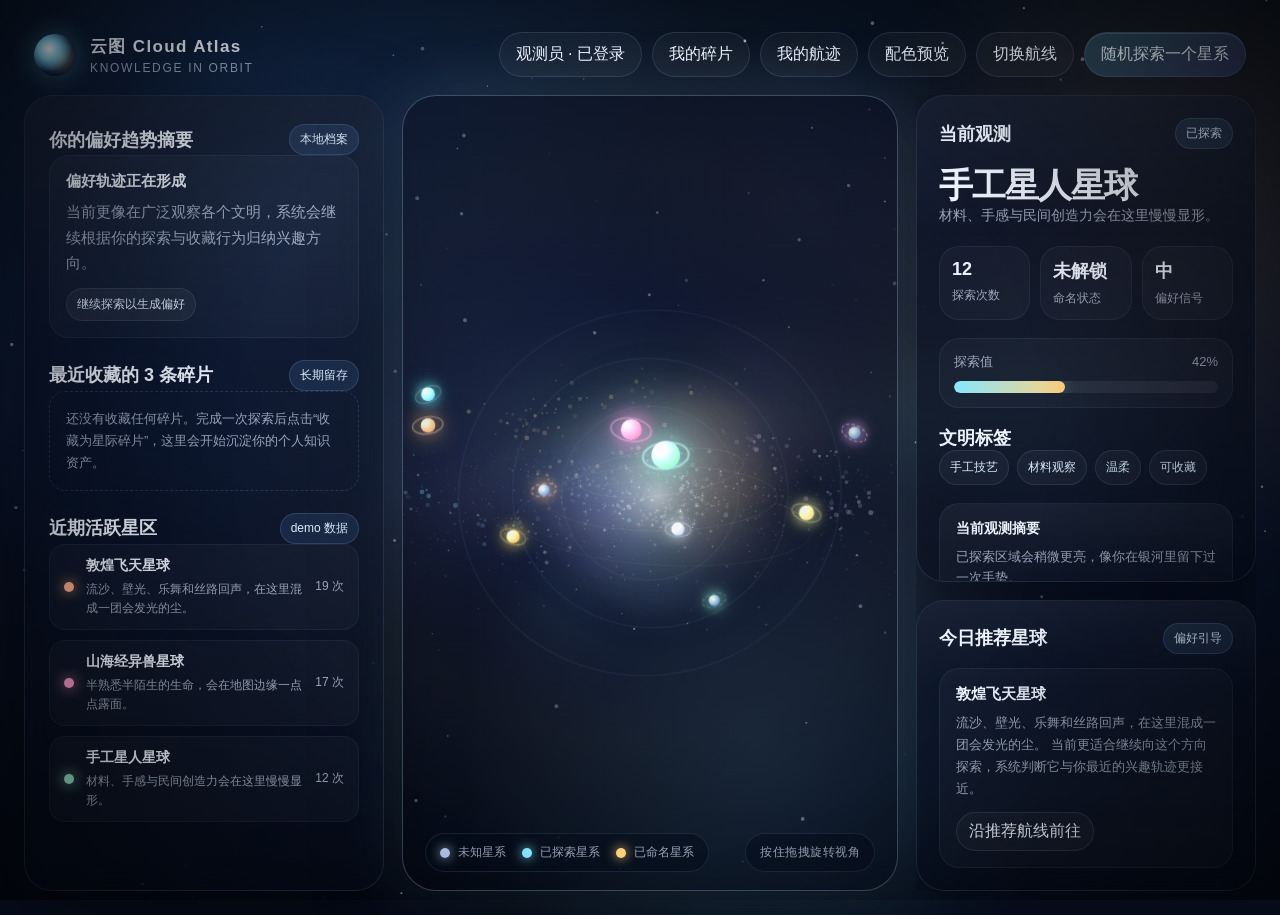
==== commit 1e226f41: "fix" ====
--- a/demo/index.html
+++ b/demo/index.html
@@ -1,5 +1,6 @@
 <!DOCTYPE html>
 <html lang="zh-CN">
+
 <head>
   <meta charset="UTF-8">
   <meta name="viewport" content="width=device-width, initial-scale=1.0">
@@ -251,6 +252,7 @@
       display: flex;
       flex-direction: column;
       gap: 22px;
+      overflow-y: auto;
     }
 
     .eyebrow {
@@ -717,6 +719,21 @@
       overflow: auto;
     }
 
+    .right-col {
+      display: flex;
+      flex-direction: column;
+      gap: 18px;
+      overflow: hidden;
+    }
+
+    .recommend-panel {
+      padding: 22px;
+      display: flex;
+      flex-direction: column;
+      gap: 14px;
+      flex-shrink: 0;
+    }
+
     .panel-title {
       display: flex;
       align-items: center;
@@ -958,6 +975,27 @@
       pointer-events: none;
     }
 
+    .explore-modal-card {
+      width: min(840px, 100%);
+      padding: 30px;
+      background:
+        radial-gradient(circle at 14% 18%, rgba(130, 224, 255, 0.18), transparent 24%),
+        radial-gradient(circle at 86% 22%, rgba(255, 178, 118, 0.18), transparent 22%),
+        linear-gradient(160deg, rgba(16, 24, 47, 0.97), rgba(6, 11, 24, 0.97));
+      border-color: rgba(173, 208, 255, 0.18);
+      box-shadow: 0 36px 100px rgba(0, 0, 0, 0.48);
+    }
+
+    .explore-modal-card::after {
+      content: "";
+      position: absolute;
+      inset: 18px;
+      border-radius: 28px;
+      border: 1px solid rgba(180, 218, 255, 0.08);
+      pointer-events: none;
+      mask: linear-gradient(180deg, rgba(255, 255, 255, 0.9), transparent 72%);
+    }
+
     .modal-close {
       position: absolute;
       right: 18px;
@@ -1009,11 +1047,154 @@
       margin-top: 18px;
     }
 
+    .modal-hero {
+      display: grid;
+      grid-template-columns: minmax(0, 1.25fr) minmax(260px, 0.75fr);
+      gap: 18px;
+      align-items: stretch;
+      margin-bottom: 8px;
+    }
+
+    .modal-hero-copy {
+      position: relative;
+      padding-right: 16px;
+    }
+
+    .modal-hero-copy::after {
+      content: "";
+      position: absolute;
+      left: 0;
+      bottom: -8px;
+      width: 96px;
+      height: 2px;
+      border-radius: 999px;
+      background: linear-gradient(90deg, rgba(134, 231, 255, 0.92), rgba(255, 209, 125, 0.22));
+      box-shadow: 0 0 18px rgba(134, 231, 255, 0.3);
+    }
+
+    .modal-hook {
+      max-width: 56ch;
+      font-size: 15px;
+      line-height: 1.72;
+    }
+
+    .modal-signal-panel {
+      position: relative;
+      padding: 18px 18px 16px;
+      border-radius: 26px;
+      background:
+        radial-gradient(circle at top left, rgba(134, 231, 255, 0.14), transparent 32%),
+        linear-gradient(180deg, rgba(255, 255, 255, 0.08), rgba(255, 255, 255, 0.03));
+      border: 1px solid rgba(175, 214, 255, 0.14);
+      overflow: hidden;
+    }
+
+    .modal-signal-panel::before {
+      content: "";
+      position: absolute;
+      width: 140px;
+      height: 140px;
+      right: -36px;
+      top: -44px;
+      border-radius: 50%;
+      background: radial-gradient(circle, rgba(255, 209, 125, 0.22), transparent 68%);
+      pointer-events: none;
+    }
+
+    .modal-signal-kicker {
+      display: inline-flex;
+      align-items: center;
+      gap: 8px;
+      font-size: 11px;
+      letter-spacing: 0.16em;
+      text-transform: uppercase;
+      color: rgba(224, 240, 255, 0.74);
+    }
+
+    .modal-signal-kicker::before {
+      content: "";
+      width: 22px;
+      height: 1px;
+      background: rgba(134, 231, 255, 0.66);
+      box-shadow: 0 0 10px rgba(134, 231, 255, 0.34);
+    }
+
+    .modal-signal-line {
+      display: block;
+      margin-top: 12px;
+      font-size: 22px;
+      line-height: 1.24;
+      letter-spacing: -0.03em;
+    }
+
+    .modal-signal-copy {
+      margin: 10px 0 0;
+      color: var(--muted);
+      font-size: 13px;
+      line-height: 1.7;
+    }
+
+    .modal-signal-metrics {
+      display: grid;
+      grid-template-columns: repeat(3, minmax(0, 1fr));
+      gap: 10px;
+      margin-top: 18px;
+    }
+
+    .modal-signal-metric {
+      padding: 10px 12px;
+      border-radius: 18px;
+      background: rgba(255, 255, 255, 0.04);
+      border: 1px solid rgba(164, 202, 255, 0.1);
+    }
+
+    .modal-signal-metric strong,
+    .modal-signal-metric span {
+      display: block;
+    }
+
+    .modal-signal-metric span {
+      color: rgba(219, 233, 255, 0.62);
+      font-size: 11px;
+      letter-spacing: 0.04em;
+    }
+
+    .modal-signal-metric strong {
+      margin-top: 6px;
+      font-size: 13px;
+      line-height: 1.4;
+    }
+
+    .modal-side-stack {
+      display: grid;
+      gap: 14px;
+    }
+
     .modal-section {
       padding: 18px;
       border-radius: 24px;
       background: rgba(255, 255, 255, 0.03);
       border: 1px solid rgba(164, 202, 255, 0.08);
+    }
+
+    .modal-section-story {
+      background:
+        linear-gradient(180deg, rgba(255, 255, 255, 0.05), rgba(255, 255, 255, 0.025));
+      border-color: rgba(170, 209, 255, 0.12);
+    }
+
+    .modal-section-story p {
+      font-size: 15px;
+      line-height: 1.88;
+    }
+
+    .modal-section-fragments li {
+      position: relative;
+      padding-left: 2px;
+    }
+
+    .modal-section-tags {
+      padding-top: 16px;
     }
 
     .modal-section h4 {
@@ -1041,6 +1222,8 @@
       flex-wrap: wrap;
       gap: 12px;
       margin-top: 20px;
+      padding-top: 18px;
+      border-top: 1px solid rgba(164, 202, 255, 0.08);
     }
 
     .theme-modal .modal-card {
@@ -1451,28 +1634,53 @@
     }
 
     @keyframes planetPulse {
-      0%, 100% { filter: brightness(0.98); }
-      50% { filter: brightness(1.16); }
+
+      0%,
+      100% {
+        filter: brightness(0.98);
+      }
+
+      50% {
+        filter: brightness(1.16);
+      }
     }
 
     @keyframes backgroundDrift {
       0% {
         background-position: 0% 0%, 0% 0%, 0% 0%, 0% 0%;
       }
+
       100% {
         background-position: 8% -2%, -6% 4%, 6% 2%, 0% 0%;
       }
     }
 
     @keyframes gridDrift {
-      0% { transform: translate3d(0, 0, 0); opacity: 0.34; }
-      50% { opacity: 0.42; }
-      100% { transform: translate3d(-42px, 10px, 0); opacity: 0.34; }
+      0% {
+        transform: translate3d(0, 0, 0);
+        opacity: 0.34;
+      }
+
+      50% {
+        opacity: 0.42;
+      }
+
+      100% {
+        transform: translate3d(-42px, 10px, 0);
+        opacity: 0.34;
+      }
     }
 
     @keyframes vignettePulse {
-      0%, 100% { opacity: 1; }
-      50% { opacity: 0.9; }
+
+      0%,
+      100% {
+        opacity: 1;
+      }
+
+      50% {
+        opacity: 0.9;
+      }
     }
 
     @keyframes mistFloat {
@@ -1480,9 +1688,11 @@
         transform: translate3d(-3.8%, 0.6%, 0) rotate(-12deg) scale(1.04, 0.7);
         opacity: 0.86;
       }
+
       50% {
         opacity: 1;
       }
+
       100% {
         transform: translate3d(4.2%, -0.9%, 0) rotate(-6deg) scale(1.12, 0.75);
         opacity: 0.92;
@@ -1490,28 +1700,55 @@
     }
 
     @keyframes orbitSpin {
-      0% { transform: translate(-50%, -50%) rotate(-8deg); }
-      100% { transform: translate(-50%, -50%) rotate(352deg); }
+      0% {
+        transform: translate(-50%, -50%) rotate(-8deg);
+      }
+
+      100% {
+        transform: translate(-50%, -50%) rotate(352deg);
+      }
     }
 
     @keyframes orbitSpinWide {
-      0% { transform: translate(-50%, -50%) rotate(14deg); }
-      100% { transform: translate(-50%, -50%) rotate(-346deg); }
+      0% {
+        transform: translate(-50%, -50%) rotate(14deg);
+      }
+
+      100% {
+        transform: translate(-50%, -50%) rotate(-346deg);
+      }
     }
 
     @keyframes orbitSpinOuter {
-      0% { transform: translate(-50%, -50%) rotate(-16deg); }
-      100% { transform: translate(-50%, -50%) rotate(344deg); }
+      0% {
+        transform: translate(-50%, -50%) rotate(-16deg);
+      }
+
+      100% {
+        transform: translate(-50%, -50%) rotate(344deg);
+      }
     }
 
     @keyframes auraDrift {
-      0%, 100% { transform: translate(-50%, -50%) scale(0.96); }
-      50% { transform: translate(-50%, -50%) scale(1.08); }
+
+      0%,
+      100% {
+        transform: translate(-50%, -50%) scale(0.96);
+      }
+
+      50% {
+        transform: translate(-50%, -50%) scale(1.08);
+      }
     }
 
     @keyframes ringSpin {
-      0% { transform: translate(-50%, -50%) rotate(var(--ring-tilt)); }
-      100% { transform: translate(-50%, -50%) rotate(calc(var(--ring-tilt) + 360deg)); }
+      0% {
+        transform: translate(-50%, -50%) rotate(var(--ring-tilt));
+      }
+
+      100% {
+        transform: translate(-50%, -50%) rotate(calc(var(--ring-tilt) + 360deg));
+      }
     }
 
     @media (max-width: 1180px) {
@@ -1555,6 +1792,7 @@
 
       .metric-row,
       .stat-grid,
+      .modal-hero,
       .modal-grid,
       .library-layout,
       .route-layout,
@@ -1588,9 +1826,245 @@
       .modal-card {
         padding: 20px;
       }
+
+      .modal-hero-copy {
+        padding-right: 0;
+      }
+
+      .modal-signal-metrics {
+        grid-template-columns: 1fr;
+      }
+
+      .explore-hook-callout {
+        flex-direction: column;
+        gap: 10px;
+      }
+
+      .explore-content-grid {
+        grid-template-columns: 1fr;
+      }
+    }
+
+    /* ─── Explore Modal Redesign ─── */
+    .explore-modal-card {
+      padding: 32px;
+      background:
+        radial-gradient(ellipse at 16% 0%, rgba(86, 193, 251, 0.24), transparent 38%),
+        radial-gradient(ellipse at 88% 14%, rgba(255, 200, 120, 0.16), transparent 30%),
+        linear-gradient(170deg, rgba(14, 22, 46, 0.98), rgba(5, 9, 20, 0.98));
+      border-color: rgba(150, 198, 255, 0.2);
+      box-shadow: 0 40px 120px rgba(0, 0, 0, 0.54), inset 0 0 0 1px rgba(100, 170, 255, 0.06);
+    }
+
+    .explore-header {
+      padding-right: 52px;
+      margin-bottom: 14px;
+    }
+
+    .explore-header h3 {
+      font-size: clamp(16px, 3.6vw, 40px);
+      line-height: 1.06;
+      letter-spacing: -0.03em;
+      margin: 8px 0 0;
+      white-space: nowrap;
+      overflow: hidden;
+    }
+
+    .explore-hook-callout {
+      display: flex;
+      align-items: flex-start;
+      gap: 14px;
+      margin: 16px 0 20px;
+      padding: 18px 22px;
+      border-radius: 18px;
+      border: none;
+      border-left: 3px solid rgba(134, 231, 255, 0.82);
+      background: linear-gradient(100deg, rgba(134, 231, 255, 0.09), rgba(134, 231, 255, 0.02));
+      box-shadow: 0 0 36px rgba(134, 231, 255, 0.06);
+      font-style: normal;
+    }
+
+    .explore-hook-mark {
+      flex-shrink: 0;
+      margin-top: 1px;
+      font-size: 16px;
+      color: rgba(134, 231, 255, 0.84);
+      text-shadow: 0 0 14px rgba(134, 231, 255, 0.5);
+    }
+
+    .explore-hook-callout span:last-child {
+      font-size: 16px;
+      line-height: 1.72;
+      color: rgba(220, 238, 255, 0.92);
+    }
+
+    .explore-content-grid {
+      display: grid;
+      grid-template-columns: 1.05fr 0.95fr;
+      gap: 14px;
+      margin-bottom: 16px;
+      align-items: start;
+    }
+
+    .explore-body-col {
+      padding: 18px 20px;
+      border-radius: 20px;
+      background: rgba(255, 255, 255, 0.028);
+      border: 1px solid rgba(160, 200, 255, 0.08);
+    }
+
+    .explore-body-col p {
+      margin: 0;
+      font-size: 14.5px;
+      line-height: 1.88;
+      color: var(--muted);
+    }
+
+    .explore-fragments-list {
+      list-style: none;
+      padding: 0;
+      margin: 0;
+      display: grid;
+      gap: 10px;
+    }
+
+    .explore-fragments-list li {
+      position: relative;
+      padding: 13px 15px 13px 36px;
+      border-radius: 16px;
+      background: rgba(255, 255, 255, 0.028);
+      border: 1px solid rgba(160, 200, 255, 0.08);
+      font-size: 13.5px;
+      line-height: 1.7;
+      color: var(--muted);
+    }
+
+    .explore-fragments-list li::before {
+      content: "◎";
+      position: absolute;
+      left: 13px;
+      top: 14px;
+      font-size: 10px;
+      color: rgba(134, 231, 255, 0.66);
+      text-shadow: 0 0 8px rgba(134, 231, 255, 0.4);
+    }
+
+    .explore-tag-row {
+      display: flex;
+      flex-wrap: wrap;
+      gap: 8px;
+      padding: 14px 0;
+      border-top: 1px solid rgba(160, 200, 255, 0.08);
+      border-bottom: 1px solid rgba(160, 200, 255, 0.08);
+      margin-bottom: 18px;
+    }
+
+    .explore-tag {
+      display: inline-flex;
+      align-items: center;
+      gap: 6px;
+      padding: 5px 12px;
+      border-radius: 999px;
+      font-size: 12px;
+      border: 1px solid rgba(155, 196, 255, 0.14);
+      background: rgba(255, 255, 255, 0.04);
+      color: rgba(210, 230, 255, 0.88);
+    }
+
+    .explore-tag-dot {
+      width: 5px;
+      height: 5px;
+      border-radius: 50%;
+      flex-shrink: 0;
+    }
+
+    .explore-tag[data-type="topic"] .explore-tag-dot {
+      background: rgba(134, 231, 255, 0.9);
+      box-shadow: 0 0 6px rgba(134, 231, 255, 0.5);
+    }
+
+    .explore-tag[data-type="mood"] .explore-tag-dot {
+      background: rgba(255, 209, 125, 0.9);
+      box-shadow: 0 0 6px rgba(255, 209, 125, 0.5);
+    }
+
+    .explore-tag[data-type="era"] .explore-tag-dot {
+      background: rgba(156, 231, 203, 0.9);
+      box-shadow: 0 0 6px rgba(156, 231, 203, 0.5);
+    }
+
+    .explore-tag[data-type="region"] .explore-tag-dot {
+      background: rgba(255, 157, 204, 0.9);
+      box-shadow: 0 0 6px rgba(255, 157, 204, 0.4);
+    }
+
+    .explore-action-bar {
+      display: flex;
+      flex-wrap: wrap;
+      gap: 10px;
+    }
+
+    .explore-btn {
+      display: inline-flex;
+      align-items: center;
+      gap: 8px;
+      padding: 12px 22px;
+      border-radius: 14px;
+      font-size: 14px;
+      font-weight: 500;
+      cursor: pointer;
+      border: 1px solid transparent;
+      transition: transform 150ms ease, box-shadow 150ms ease, background 150ms ease, border-color 150ms ease;
+    }
+
+    .explore-btn:hover {
+      transform: translateY(-1px);
+    }
+
+    .explore-btn-icon {
+      font-size: 13px;
+    }
+
+    .explore-btn-confirm {
+      background: linear-gradient(130deg, rgba(86, 196, 240, 0.28), rgba(79, 143, 255, 0.2));
+      border-color: rgba(134, 231, 255, 0.42);
+      color: #c8f0ff;
+      box-shadow: 0 0 24px rgba(134, 231, 255, 0.14), inset 0 1px 0 rgba(255, 255, 255, 0.08);
+    }
+
+    .explore-btn-confirm:hover {
+      background: linear-gradient(130deg, rgba(86, 196, 240, 0.38), rgba(79, 143, 255, 0.3));
+      border-color: rgba(134, 231, 255, 0.64);
+      box-shadow: 0 6px 28px rgba(134, 231, 255, 0.24);
+    }
+
+    .explore-btn-save {
+      background: linear-gradient(130deg, rgba(255, 209, 125, 0.18), rgba(255, 170, 80, 0.1));
+      border-color: rgba(255, 209, 125, 0.36);
+      color: #ffe8a8;
+      box-shadow: 0 0 18px rgba(255, 209, 125, 0.08), inset 0 1px 0 rgba(255, 255, 255, 0.06);
+    }
+
+    .explore-btn-save:hover {
+      background: linear-gradient(130deg, rgba(255, 209, 125, 0.28), rgba(255, 170, 80, 0.18));
+      border-color: rgba(255, 209, 125, 0.56);
+      box-shadow: 0 4px 24px rgba(255, 209, 125, 0.2);
+    }
+
+    .explore-btn-next {
+      background: rgba(255, 255, 255, 0.04);
+      border-color: rgba(164, 202, 255, 0.18);
+      color: rgba(190, 215, 255, 0.72);
+    }
+
+    .explore-btn-next:hover {
+      background: rgba(255, 255, 255, 0.08);
+      border-color: rgba(164, 202, 255, 0.3);
+      color: rgba(220, 235, 255, 0.88);
     }
   </style>
 </head>
+
 <body>
   <div class="app">
     <canvas id="starfield"></canvas>
@@ -1616,35 +2090,35 @@
 
     <main class="layout">
       <section class="panel intro">
-        <span class="eyebrow">银河首页效果 demo</span>
+        <button class="primary" id="enterButton" style="display:none"></button>
+        <button class="ghost" id="resetButton" style="display:none"></button>
+
         <div>
-          <h1>先看见宇宙，<span>再决定要不要进入它。</span></h1>
+          <div class="panel-title">
+            <h3>你的偏好趋势摘要</h3>
+            <span class="panel-badge" id="preferenceBadge">本地档案</span>
+          </div>
+          <div class="insight-card">
+            <strong id="preferenceHeadline">偏好轨迹正在形成</strong>
+            <p class="insight-copy" id="preferenceSummary">当前更像在广泛观察各个文明，系统会继续根据你的探索与收藏行为归纳兴趣方向。</p>
+            <div class="preference-tags" id="preferenceTags"></div>
+          </div>
         </div>
-        <p>
-          这个 demo 先不追求完整业务流程，只集中验证首页第一印象：星团粒子感够不够像银河、星点 hover 是否有吸引力、未知与已探索状态是否清楚、点开后是否有想继续探索的冲动。
-        </p>
-        <div class="intro-actions">
-          <button class="primary" id="enterButton">进入当前高亮星系</button>
-          <button class="ghost" id="resetButton">重置到初始视图</button>
+
+        <div>
+          <div class="panel-title">
+            <h3>最近收藏的 3 条碎片</h3>
+            <span class="panel-badge">长期留存</span>
+          </div>
+          <div class="shard-list" id="recentShardsList"></div>
         </div>
 
-        <div class="stat-grid">
-          <article class="stat-card">
-            <strong>10</strong>
-            <span>首发文明星系，分布在不同旋臂和星团密度中。</span>
-          </article>
-          <article class="stat-card">
-            <strong>3</strong>
-            <span>状态层级：未知、已探索、命名已解锁。</span>
-          </article>
-          <article class="stat-card">
-            <strong>60%</strong>
-            <span>当前 demo 中最高探索值，用来预览点亮后的感觉。</span>
-          </article>
-          <article class="stat-card">
-            <strong>Hover + Click</strong>
-            <span>桌面端靠 hover 预览，移动端可直接点击进入。</span>
-          </article>
+        <div>
+          <div class="panel-title">
+            <h3>近期活跃星区</h3>
+            <span class="panel-badge">demo 数据</span>
+          </div>
+          <div class="quick-list" id="quickList"></div>
         </div>
       </section>
 
@@ -1664,14 +2138,18 @@
           </div>
         </div>
         <div class="legend">
-          <span class="legend-item"><span class="legend-dot" style="color: rgba(193, 217, 255, 0.92); background: rgba(193, 217, 255, 0.92);"></span>未知星系</span>
-          <span class="legend-item"><span class="legend-dot" style="color: #86e7ff; background: #86e7ff;"></span>已探索星系</span>
-          <span class="legend-item"><span class="legend-dot" style="color: #ffd17d; background: #ffd17d;"></span>已命名星系</span>
+          <span class="legend-item"><span class="legend-dot"
+              style="color: rgba(193, 217, 255, 0.92); background: rgba(193, 217, 255, 0.92);"></span>未知星系</span>
+          <span class="legend-item"><span class="legend-dot"
+              style="color: #86e7ff; background: #86e7ff;"></span>已探索星系</span>
+          <span class="legend-item"><span class="legend-dot"
+              style="color: #ffd17d; background: #ffd17d;"></span>已命名星系</span>
         </div>
         <div class="drag-tip">按住拖拽旋转视角</div>
       </section>
 
-      <aside class="panel info-panel">
+      <div class="right-col">
+        <aside class="panel info-panel">
         <div class="panel-title">
           <h2>当前观测</h2>
           <span class="panel-badge" id="statusBadge">未探索</span>
@@ -1719,7 +2197,9 @@
           <p id="snapshotText">未知星系只显示模糊信息，hover 时会轻微膨胀并释放一层光晕。你可以先确认这种“想靠近，但还没完全知道”的感觉是否对。</p>
         </div>
 
-        <div>
+        </aside>
+
+        <aside class="panel recommend-panel">
           <div class="panel-title">
             <h3>今日推荐星球</h3>
             <span class="panel-badge">偏好引导</span>
@@ -1729,66 +2209,44 @@
             <p class="insight-copy" id="recommendedCopy">系统会根据你最近探索与收藏过的题材，挑一个最适合继续深入的星系。</p>
             <button class="mini-action" id="recommendedAction">沿推荐航线前往</button>
           </div>
-        </div>
-
-        <div>
-          <div class="panel-title">
-            <h3>你的偏好趋势摘要</h3>
-            <span class="panel-badge" id="preferenceBadge">本地档案</span>
-          </div>
-          <div class="insight-card">
-            <strong id="preferenceHeadline">偏好轨迹正在形成</strong>
-            <p class="insight-copy" id="preferenceSummary">当前更像在广泛观察各个文明，系统会继续根据你的探索与收藏行为归纳兴趣方向。</p>
-            <div class="preference-tags" id="preferenceTags"></div>
-          </div>
-        </div>
-
-        <div>
-          <div class="panel-title">
-            <h3>最近收藏的 3 条碎片</h3>
-            <span class="panel-badge">长期留存</span>
-          </div>
-          <div class="shard-list" id="recentShardsList"></div>
-        </div>
-
-        <div>
-          <div class="panel-title">
-            <h3>近期活跃星区</h3>
-            <span class="panel-badge">demo 数据</span>
-          </div>
-          <div class="quick-list" id="quickList"></div>
-        </div>
-      </aside>
+        </aside>
+      </div>
     </main>
   </div>
 
   <div class="tooltip" id="tooltip"></div>
 
   <div class="modal" id="modal" aria-hidden="true">
-    <div class="modal-card">
+    <div class="modal-card explore-modal-card">
       <button class="modal-close" id="closeModal" aria-label="关闭">×</button>
-      <div class="modal-header">
-        <div>
-          <div class="modal-meta" id="modalMeta"></div>
-          <h3 id="modalTitle">未知星系 · A-17</h3>
-          <p class="muted" id="modalHook"></p>
+      <div class="explore-header">
+        <div class="modal-meta" id="modalMeta"></div>
+        <h3 id="modalTitle">未知星系 · A-17</h3>
+      </div>
+      <blockquote class="explore-hook-callout">
+        <span class="explore-hook-mark">◈</span>
+        <span id="modalHook"></span>
+      </blockquote>
+      <div class="explore-content-grid">
+        <div class="explore-body-col">
+          <p id="modalBody"></p>
         </div>
+        <ul class="explore-fragments-list" id="modalFragments"></ul>
       </div>
-      <div class="modal-grid">
-        <section class="modal-section">
-          <h4>本次探索卡</h4>
-          <p id="modalBody"></p>
-        </section>
-        <section class="modal-section">
-          <h4>延伸碎片与标签</h4>
-          <ul id="modalFragments"></ul>
-          <div class="meta-tags" id="modalTags"></div>
-        </section>
-      </div>
-      <div class="modal-actions">
-        <button class="primary" id="confirmExplore">确认探索结果</button>
-        <button class="secondary" id="saveShard">收藏为星际碎片</button>
-        <button class="ghost" id="nextExplore">换一个星系</button>
+      <div class="explore-tag-row" id="modalTags"></div>
+      <div class="explore-action-bar">
+        <button class="explore-btn explore-btn-confirm" id="confirmExplore">
+          <span class="explore-btn-icon">✦</span>
+          <span class="explore-btn-label">确认探索</span>
+        </button>
+        <button class="explore-btn explore-btn-save" id="saveShard">
+          <span class="explore-btn-icon">◆</span>
+          <span class="explore-btn-label">存入碎片库</span>
+        </button>
+        <button class="explore-btn explore-btn-next" id="nextExplore">
+          <span class="explore-btn-icon">→</span>
+          <span class="explore-btn-label">换一张星图</span>
+        </button>
       </div>
     </div>
   </div>
@@ -3817,6 +4275,15 @@
       modal.classList.add("open");
       modal.setAttribute("aria-hidden", "false");
       modalTitle.textContent = card.title;
+      (function fitTitle() {
+        modalTitle.style.fontSize = "";
+        const maxW = modalTitle.clientWidth;
+        let size = parseFloat(getComputedStyle(modalTitle).fontSize);
+        while (modalTitle.scrollWidth > maxW && size > 16) {
+          size -= 1;
+          modalTitle.style.fontSize = size + "px";
+        }
+      })();
       modalHook.textContent = card.hook;
       modalBody.textContent = card.body;
       modalMeta.innerHTML = [
@@ -3828,8 +4295,15 @@
         `<span>探索 ${system.exploredTimes} 次</span>`
       ].join("");
       modalFragments.innerHTML = card.extraFragments.map((fragment) => `<li>${fragment}</li>`).join("");
-      modalTags.innerHTML = [...card.topicTags, ...card.moodTags].slice(0, 5).map((tag) => `<span class="meta-tag">${tag}</span>`).join("");
-      document.getElementById("saveShard").textContent = isSavedShard(card.contentId) ? "已收藏到碎片库" : "收藏为星际碎片";
+      const allModalTags = [
+        ...card.topicTags.map(t => ({ tag: t, type: "topic" })),
+        ...card.moodTags.map(t => ({ tag: t, type: "mood" })),
+        ...(card.eraTags || []).map(t => ({ tag: t, type: "era" })).slice(0, 2),
+        ...(card.regionTags || []).map(t => ({ tag: t, type: "region" })).slice(0, 1)
+      ].slice(0, 8);
+      modalTags.innerHTML = allModalTags.map(({ tag, type }) => `<span class="explore-tag" data-type="${type}"><span class="explore-tag-dot"></span>${tag}</span>`).join("");
+      const saveBtnLabel = document.querySelector("#saveShard .explore-btn-label");
+      if (saveBtnLabel) saveBtnLabel.textContent = isSavedShard(card.contentId) ? "已存入碎片库" : "存入碎片库";
       renderInsightPanels();
     }
 
@@ -4315,4 +4789,5 @@
     });
   </script>
 </body>
+
 </html>
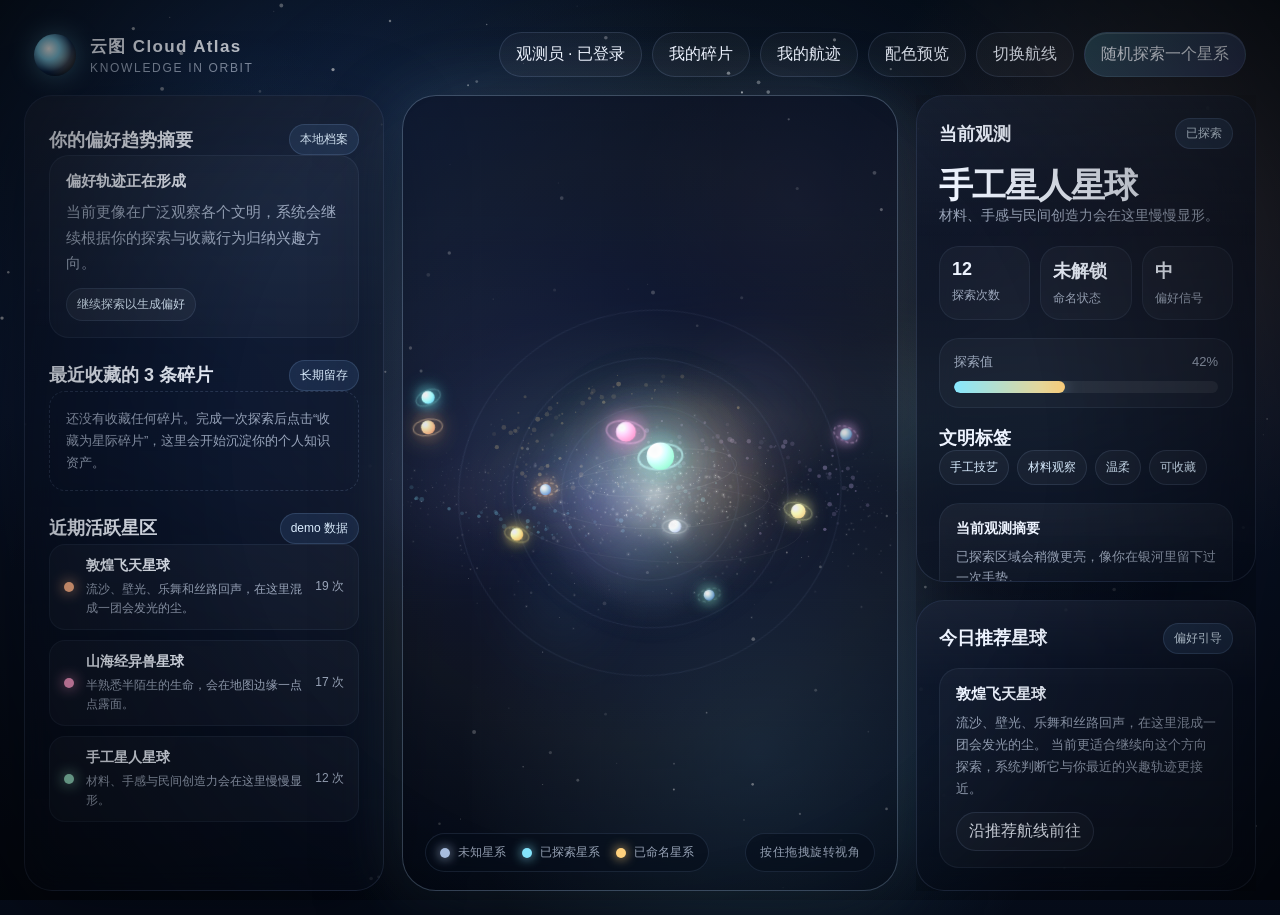
==== commit c507b210: "fix" ====
--- a/demo/index.html
+++ b/demo/index.html
@@ -2150,52 +2150,52 @@
 
       <div class="right-col">
         <aside class="panel info-panel">
-        <div class="panel-title">
-          <h2>当前观测</h2>
-          <span class="panel-badge" id="statusBadge">未探索</span>
-        </div>
-
-        <div>
-          <h3 class="selected-title" id="selectedTitle">未知星系 · A-17</h3>
-          <p class="selected-subtitle" id="selectedSubtitle">移动或点击星点，观察这个首页是否有你想要的“银河知识云图”感觉。</p>
-        </div>
-
-        <div class="metric-row">
-          <div class="metric">
-            <strong id="metricTimes">0</strong>
-            <span>探索次数</span>
+          <div class="panel-title">
+            <h2>当前观测</h2>
+            <span class="panel-badge" id="statusBadge">未探索</span>
           </div>
-          <div class="metric">
-            <strong id="metricUnlock">--</strong>
-            <span>命名状态</span>
+
+          <div>
+            <h3 class="selected-title" id="selectedTitle">未知星系 · A-17</h3>
+            <p class="selected-subtitle" id="selectedSubtitle">移动或点击星点，观察这个首页是否有你想要的“银河知识云图”感觉。</p>
           </div>
-          <div class="metric">
-            <strong id="metricSignal">弱</strong>
-            <span>偏好信号</span>
+
+          <div class="metric-row">
+            <div class="metric">
+              <strong id="metricTimes">0</strong>
+              <span>探索次数</span>
+            </div>
+            <div class="metric">
+              <strong id="metricUnlock">--</strong>
+              <span>命名状态</span>
+            </div>
+            <div class="metric">
+              <strong id="metricSignal">弱</strong>
+              <span>偏好信号</span>
+            </div>
           </div>
-        </div>
-
-        <div class="progress-block">
-          <div class="progress-label">
-            <span>探索值</span>
-            <span id="progressText">18%</span>
+
+          <div class="progress-block">
+            <div class="progress-label">
+              <span>探索值</span>
+              <span id="progressText">18%</span>
+            </div>
+            <div class="progress-track">
+              <div class="progress-fill" id="progressFill"></div>
+            </div>
           </div>
-          <div class="progress-track">
-            <div class="progress-fill" id="progressFill"></div>
+
+          <div>
+            <div class="panel-title">
+              <h3>文明标签</h3>
+            </div>
+            <div class="tag-list" id="tagList"></div>
           </div>
-        </div>
-
-        <div>
-          <div class="panel-title">
-            <h3>文明标签</h3>
+
+          <div class="snapshot">
+            <strong>当前观测摘要</strong>
+            <p id="snapshotText">未知星系只显示模糊信息，hover 时会轻微膨胀并释放一层光晕。你可以先确认这种“想靠近，但还没完全知道”的感觉是否对。</p>
           </div>
-          <div class="tag-list" id="tagList"></div>
-        </div>
-
-        <div class="snapshot">
-          <strong>当前观测摘要</strong>
-          <p id="snapshotText">未知星系只显示模糊信息，hover 时会轻微膨胀并释放一层光晕。你可以先确认这种“想靠近，但还没完全知道”的感觉是否对。</p>
-        </div>
 
         </aside>
 
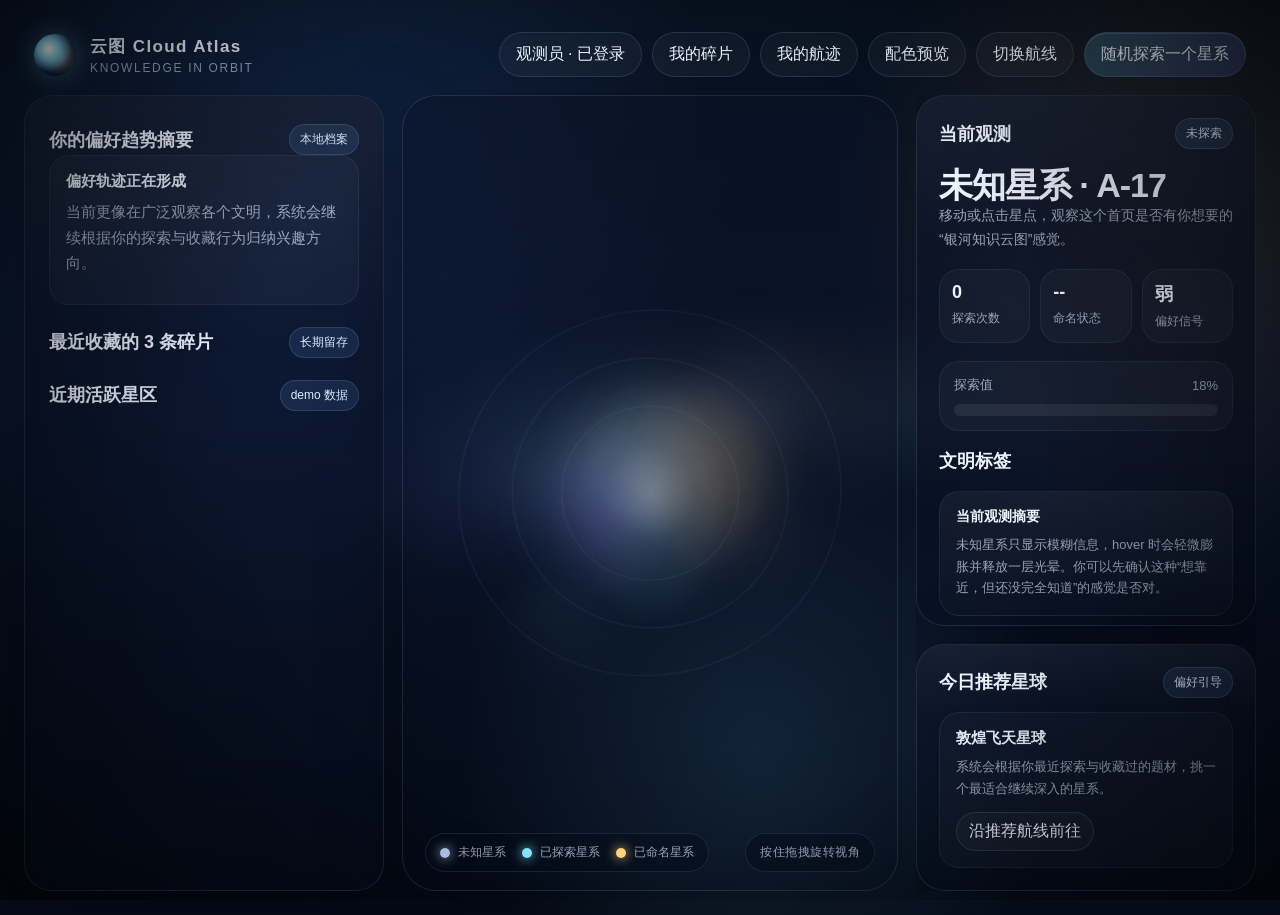
==== commit f92b6c99: "fix" ====
--- a/demo/index.html
+++ b/demo/index.html
@@ -1607,6 +1607,59 @@
       line-height: 1.6;
     }
 
+    .auth-form-grid {
+      display: grid;
+      gap: 12px;
+      margin-top: 6px;
+    }
+
+    .auth-field {
+      display: grid;
+      gap: 6px;
+    }
+
+    .auth-field label {
+      font-size: 12px;
+      color: var(--muted);
+      letter-spacing: 0.04em;
+    }
+
+    .auth-field input {
+      width: 100%;
+      border: 1px solid rgba(164, 202, 255, 0.14);
+      border-radius: 14px;
+      padding: 12px 14px;
+      background: rgba(255, 255, 255, 0.04);
+      color: var(--text);
+      outline: none;
+      transition: border-color 160ms ease, background 160ms ease, transform 160ms ease;
+    }
+
+    .auth-field input:focus {
+      border-color: rgba(186, 220, 255, 0.34);
+      background: rgba(255, 255, 255, 0.06);
+      transform: translateY(-1px);
+    }
+
+    .auth-field input::placeholder {
+      color: rgba(219, 233, 255, 0.4);
+    }
+
+    .auth-status {
+      min-height: 20px;
+      margin-top: 4px;
+      font-size: 12px;
+      color: var(--muted);
+    }
+
+    .auth-status.error {
+      color: #ffb4b4;
+    }
+
+    .auth-status.success {
+      color: #9ce7cb;
+    }
+
     .secondary {
       background: rgba(255, 255, 255, 0.03);
     }
@@ -2370,12 +2423,28 @@
       </div>
       <div class="auth-card">
         <div class="auth-stack">
-          <p id="authBodyCopy">你已经以“观测员”身份进入一期体验流程，可以直接探索、确认结果并收藏碎片。</p>
-          <p class="inline-note">正式产品里，这里会对应登录、注册和游客切换；当前原型先用本地模式验证留存链路。</p>
+          <p id="authBodyCopy">登录后，探索进度、碎片收藏和偏好轨迹会写入真实用户数据。</p>
+          <div class="auth-form-grid">
+            <div class="auth-field">
+              <label for="authDisplayName">观测员名称</label>
+              <input id="authDisplayName" type="text" autocomplete="nickname" placeholder="例如：观测员 Atlas">
+            </div>
+            <div class="auth-field">
+              <label for="authEmail">邮箱</label>
+              <input id="authEmail" type="email" autocomplete="email" placeholder="you@example.com">
+            </div>
+            <div class="auth-field">
+              <label for="authPassword">密码</label>
+              <input id="authPassword" type="password" autocomplete="current-password" placeholder="至少 6 位密码">
+            </div>
+          </div>
+          <p class="inline-note" id="authHelperNote">当前实现基于 Supabase Auth 与数据库。未配置 Supabase 时，登录注册按钮会被禁用。</p>
+          <div class="auth-status" id="authStatus"></div>
         </div>
         <div class="auth-actions">
-          <button class="primary" id="loginActionButton">启用本地观测档案</button>
-          <button class="ghost" id="logoutActionButton">切换到游客体验</button>
+          <button class="primary" id="loginActionButton">登录</button>
+          <button class="secondary" id="registerActionButton">注册</button>
+          <button class="ghost" id="logoutActionButton">退出登录</button>
         </div>
       </div>
     </div>
@@ -2383,7 +2452,10 @@
 
   <div class="toast" id="toast"></div>
 
-  <script>
+  <script src="./supabase-config.js"></script>
+  <script type="module">
+    import { createClient } from "https://esm.sh/@supabase/supabase-js@2";
+
     const systems = [
       {
         id: "craft",
@@ -3126,7 +3198,13 @@
     const authStateMeta = document.getElementById("authStateMeta");
     const authLead = document.getElementById("authLead");
     const authBodyCopy = document.getElementById("authBodyCopy");
+    const authDisplayName = document.getElementById("authDisplayName");
+    const authEmail = document.getElementById("authEmail");
+    const authPassword = document.getElementById("authPassword");
+    const authHelperNote = document.getElementById("authHelperNote");
+    const authStatus = document.getElementById("authStatus");
     const loginActionButton = document.getElementById("loginActionButton");
+    const registerActionButton = document.getElementById("registerActionButton");
     const logoutActionButton = document.getElementById("logoutActionButton");
 
     let activeSystemId = systems[0].id;
@@ -3143,6 +3221,21 @@
     }, {});
 
     const storageKey = "cloud-atlas-demo-profile-v1";
+    const stateVersion = 2;
+    const supabaseConfig = window.CLOUD_ATLAS_SUPABASE_CONFIG || {};
+    const supabaseEnabled = Boolean(supabaseConfig.url && supabaseConfig.anonKey);
+    const supabase = supabaseEnabled
+      ? createClient(supabaseConfig.url, supabaseConfig.anonKey, {
+        auth: {
+          persistSession: true,
+          autoRefreshToken: true,
+          detectSessionInUrl: true
+        }
+      })
+      : null;
+    let authSyncInFlight = false;
+    let remoteSyncTimer = null;
+    let authSubscription = null;
     const systemSeedState = systems.reduce((accumulator, system) => {
       accumulator[system.id] = {
         progress: system.progress,
@@ -3159,8 +3252,10 @@
     function createDefaultAppState() {
       return {
         auth: {
-          loggedIn: true,
-          userName: "观测员"
+          loggedIn: false,
+          userName: "游客",
+          userId: null,
+          email: null
         },
         systems: cloneData(systemSeedState),
         shards: [],
@@ -3173,69 +3268,231 @@
           lastExploredAt: null,
           confirmCount: 0,
           saveCount: 0
+        },
+        meta: {
+          stateVersion
         }
       };
     }
 
+    function buildMergedState(saved, authOverride = null) {
+      const defaults = createDefaultAppState();
+      const mergedSystems = cloneData(systemSeedState);
+      Object.keys(mergedSystems).forEach((systemId) => {
+        if (saved.systems && saved.systems[systemId]) {
+          mergedSystems[systemId] = {
+            ...mergedSystems[systemId],
+            ...saved.systems[systemId]
+          };
+        }
+      });
+
+      return {
+        auth: authOverride || {
+          ...defaults.auth,
+          ...(saved.auth || {})
+        },
+        systems: mergedSystems,
+        shards: Array.isArray(saved.shards) ? saved.shards : [],
+        interactions: {
+          ...defaults.interactions,
+          ...(saved.interactions || {}),
+          clickedSystems: {
+            ...defaults.interactions.clickedSystems,
+            ...((saved.interactions && saved.interactions.clickedSystems) || {})
+          },
+          openedCards: {
+            ...defaults.interactions.openedCards,
+            ...((saved.interactions && saved.interactions.openedCards) || {})
+          },
+          tagScores: {
+            ...defaults.interactions.tagScores,
+            ...((saved.interactions && saved.interactions.tagScores) || {})
+          },
+          planetScores: {
+            ...defaults.interactions.planetScores,
+            ...((saved.interactions && saved.interactions.planetScores) || {})
+          },
+          recentExplores: Array.isArray(saved.interactions && saved.interactions.recentExplores) ? saved.interactions.recentExplores : [],
+          lastExploredAt: saved.interactions && saved.interactions.lastExploredAt ? saved.interactions.lastExploredAt : null
+        },
+        meta: {
+          ...defaults.meta,
+          ...(saved.meta || {})
+        }
+      };
+    }
+
     function loadAppState() {
-      const defaults = createDefaultAppState();
-
       try {
         const raw = window.localStorage.getItem(storageKey);
         if (!raw) {
-          return defaults;
+          return createDefaultAppState();
         }
-
-        const saved = JSON.parse(raw);
-        const mergedSystems = cloneData(systemSeedState);
-        Object.keys(mergedSystems).forEach((systemId) => {
-          if (saved.systems && saved.systems[systemId]) {
-            mergedSystems[systemId] = {
-              ...mergedSystems[systemId],
-              ...saved.systems[systemId]
-            };
-          }
+        return buildMergedState(JSON.parse(raw));
+      } catch (error) {
+        return createDefaultAppState();
+      }
+    }
+
+    let appState = loadAppState();
+
+    function persistLocalState() {
+      window.localStorage.setItem(storageKey, JSON.stringify(appState));
+    }
+
+    function getRemoteStatePayload() {
+      return {
+        systems: appState.systems,
+        shards: appState.shards,
+        interactions: appState.interactions,
+        meta: {
+          stateVersion
+        }
+      };
+    }
+
+    function setAuthStatus(message = "", tone = "") {
+      authStatus.textContent = message;
+      authStatus.className = tone ? `auth-status ${tone}` : "auth-status";
+    }
+
+    async function saveRemoteState() {
+      if (!supabase || !appState.auth.loggedIn || !appState.auth.userId) {
+        return;
+      }
+
+      const payload = {
+        user_id: appState.auth.userId,
+        email: appState.auth.email,
+        display_name: appState.auth.userName,
+        app_state: getRemoteStatePayload()
+      };
+
+      const { error } = await supabase
+        .from("user_profiles")
+        .upsert(payload, { onConflict: "user_id" });
+
+      if (error) {
+        throw error;
+      }
+    }
+
+    function persistAppState() {
+      persistLocalState();
+      if (!supabase || !appState.auth.loggedIn || !appState.auth.userId) {
+        return;
+      }
+
+      window.clearTimeout(remoteSyncTimer);
+      remoteSyncTimer = window.setTimeout(() => {
+        saveRemoteState().catch((error) => {
+          console.error(error);
+          pulseToast("远端数据同步失败，请稍后重试");
         });
-
-        return {
-          auth: {
-            ...defaults.auth,
-            ...(saved.auth || {})
-          },
-          systems: mergedSystems,
-          shards: Array.isArray(saved.shards) ? saved.shards : [],
-          interactions: {
-            ...defaults.interactions,
-            ...(saved.interactions || {}),
-            clickedSystems: {
-              ...defaults.interactions.clickedSystems,
-              ...((saved.interactions && saved.interactions.clickedSystems) || {})
-            },
-            openedCards: {
-              ...defaults.interactions.openedCards,
-              ...((saved.interactions && saved.interactions.openedCards) || {})
-            },
-            tagScores: {
-              ...defaults.interactions.tagScores,
-              ...((saved.interactions && saved.interactions.tagScores) || {})
-            },
-            planetScores: {
-              ...defaults.interactions.planetScores,
-              ...((saved.interactions && saved.interactions.planetScores) || {})
-            },
-            recentExplores: Array.isArray(saved.interactions && saved.interactions.recentExplores) ? saved.interactions.recentExplores : [],
-            lastExploredAt: saved.interactions && saved.interactions.lastExploredAt ? saved.interactions.lastExploredAt : null
-          }
+      }, 180);
+    }
+
+    async function loadRemoteStateForUser(user) {
+      if (!supabase) {
+        return null;
+      }
+
+      const { data, error } = await supabase
+        .from("user_profiles")
+        .select("display_name, app_state")
+        .eq("user_id", user.id)
+        .maybeSingle();
+
+      if (error) {
+        throw error;
+      }
+
+      if (!data) {
+        const bootstrapped = getRemoteStatePayload();
+        const { error: insertError } = await supabase
+          .from("user_profiles")
+          .upsert({
+            user_id: user.id,
+            email: user.email || null,
+            display_name: user.user_metadata && user.user_metadata.display_name ? user.user_metadata.display_name : appState.auth.userName,
+            app_state: bootstrapped
+          }, { onConflict: "user_id" });
+
+        if (insertError) {
+          throw insertError;
+        }
+
+        return bootstrapped;
+      }
+
+      return data.app_state || null;
+    }
+
+    async function applySession(session) {
+      if (authSyncInFlight) {
+        return;
+      }
+
+      authSyncInFlight = true;
+
+      try {
+        if (!session || !session.user) {
+          appState = buildMergedState({}, {
+            loggedIn: false,
+            userName: "游客",
+            userId: null,
+            email: null
+          });
+          syncSystemsFromState();
+          persistLocalState();
+          renderSystems();
+          renderSelectedPanel();
+          renderInsightPanels();
+          return;
+        }
+
+        const user = session.user;
+        const authModel = {
+          loggedIn: true,
+          userName: user.user_metadata && user.user_metadata.display_name ? user.user_metadata.display_name : (user.email ? user.email.split("@")[0] : "观测员"),
+          userId: user.id,
+          email: user.email || null
         };
+
+        const remoteState = await loadRemoteStateForUser(user);
+        appState = buildMergedState(remoteState || getRemoteStatePayload(), authModel);
+        syncSystemsFromState();
+        persistLocalState();
+        renderSystems();
+        renderSelectedPanel();
+        renderInsightPanels();
       } catch (error) {
-        return defaults;
-      }
-    }
-
-    let appState = loadAppState();
-
-    function persistAppState() {
-      window.localStorage.setItem(storageKey, JSON.stringify(appState));
+        console.error(error);
+        setAuthStatus(`账号同步失败：${error.message}`, "error");
+      } finally {
+        authSyncInFlight = false;
+      }
+    }
+
+    async function initializeSupabaseAuth() {
+      if (!supabase) {
+        setAuthStatus("尚未配置 Supabase。请先填写 demo/supabase-config.js。", "error");
+        return;
+      }
+
+      const { data, error } = await supabase.auth.getSession();
+      if (error) {
+        setAuthStatus(`读取会话失败：${error.message}`, "error");
+      }
+
+      await applySession(data ? data.session : null);
+      if (!authSubscription) {
+        const result = supabase.auth.onAuthStateChange((_event, session) => {
+          applySession(session);
+        });
+        authSubscription = result.data.subscription;
+      }
     }
 
     function syncSystemsFromState() {
@@ -3305,7 +3562,7 @@
       if (appState.auth.loggedIn) {
         return true;
       }
-      openAuthModal(`${actionLabel}需要先启用本地观测档案，这样探索进度、碎片收藏和偏好轨迹才能被记录下来。`);
+      openAuthModal(`${actionLabel}需要先登录账号，这样探索进度、碎片收藏和偏好轨迹才能写入真实用户数据。`);
       return false;
     }
 
@@ -3721,16 +3978,36 @@
 
     function renderAuthUI() {
       authButton.textContent = appState.auth.loggedIn ? `${appState.auth.userName} · 已登录` : "游客体验";
-      authStateMeta.textContent = appState.auth.loggedIn ? "本地观测档案已启用" : "当前为游客体验";
+      authStateMeta.textContent = appState.auth.loggedIn ? "Supabase 账号已连接" : "当前为游客体验";
       authLead.textContent = appState.auth.loggedIn
-        ? "当前原型使用本地观测档案模拟登录态，用来保存探索进度、碎片收藏和偏好轨迹。"
-        : "你可以先以游客方式浏览银河，但探索进度、碎片收藏和偏好沉淀需要启用本地观测档案。";
+        ? "当前探索进度、碎片收藏和偏好轨迹会同步到 Supabase 数据库。"
+        : "你可以先以游客方式浏览银河，但确认探索、收藏碎片和偏好沉淀需要登录账号。";
       authBodyCopy.textContent = appState.auth.loggedIn
-        ? `你已经以「${appState.auth.userName}」身份进入一期体验流程，可以直接探索、确认结果并收藏碎片。`
-        : "你现在处于游客状态，可以查看银河和打开探索卡，但确认探索结果、收藏碎片和偏好沉淀会提示先启用本地观测档案。";
-      loginActionButton.textContent = appState.auth.loggedIn ? "继续使用本地观测档案" : "启用本地观测档案";
-      logoutActionButton.textContent = appState.auth.loggedIn ? "切换到游客体验" : "保持游客体验";
-      routeStatusMeta.textContent = appState.auth.loggedIn ? "本地观测档案" : "游客观察模式";
+        ? `你已经以「${appState.auth.userName}」身份登录，后续探索会写入真实用户数据。`
+        : "你现在处于游客状态，可以查看银河和打开探索卡，但确认探索和收藏会提示先登录或注册。";
+      loginActionButton.textContent = appState.auth.loggedIn ? "已登录" : "登录";
+      registerActionButton.textContent = appState.auth.loggedIn ? "已注册" : "注册";
+      logoutActionButton.textContent = appState.auth.loggedIn ? "退出登录" : "继续游客浏览";
+      loginActionButton.disabled = appState.auth.loggedIn || !supabaseEnabled;
+      registerActionButton.disabled = appState.auth.loggedIn || !supabaseEnabled;
+      routeStatusMeta.textContent = appState.auth.loggedIn ? "云端观测档案" : "游客观察模式";
+      authDisplayName.disabled = appState.auth.loggedIn || !supabaseEnabled;
+      authEmail.disabled = appState.auth.loggedIn || !supabaseEnabled;
+      authPassword.disabled = appState.auth.loggedIn || !supabaseEnabled;
+      authDisplayName.value = appState.auth.loggedIn ? appState.auth.userName || "" : authDisplayName.value;
+      authEmail.value = appState.auth.loggedIn ? appState.auth.email || "" : authEmail.value;
+      authPassword.value = "";
+      authHelperNote.textContent = supabaseEnabled
+        ? "使用 Supabase Auth 的邮箱密码登录。注册成功后，探索进度与碎片会同步到数据库。"
+        : "尚未配置 Supabase，请先填写 demo/supabase-config.js 里的 url 和 anonKey。";
+    }
+
+    function readAuthForm() {
+      return {
+        displayName: authDisplayName.value.trim(),
+        email: authEmail.value.trim(),
+        password: authPassword.value
+      };
     }
 
     function renderShardDetail(shard) {
@@ -4376,10 +4653,11 @@
       closePaletteModal(false);
       closeShardModal(false);
       closeRouteModal(false);
+      renderAuthUI();
+      setAuthStatus("");
       if (reasonText) {
         authLead.textContent = reasonText;
       }
-      renderAuthUI();
       authModal.classList.add("open");
       authModal.setAttribute("aria-hidden", "false");
     }
@@ -4481,26 +4759,110 @@
       }
     });
 
-    loginActionButton.addEventListener("click", () => {
-      appState.auth.loggedIn = true;
-      appState.auth.userName = "观测员";
-      persistAppState();
+    loginActionButton.addEventListener("click", async () => {
+      if (!supabaseEnabled) {
+        setAuthStatus("请先配置 Supabase 连接信息。", "error");
+        return;
+      }
+      const { email, password } = readAuthForm();
+      if (!email || !password) {
+        setAuthStatus("请输入邮箱和密码。", "error");
+        return;
+      }
+
+      setAuthStatus("正在登录并同步云端档案...", "");
+
+      const { data, error } = await supabase.auth.signInWithPassword({
+        email,
+        password
+      });
+
+      if (error) {
+        setAuthStatus(`登录失败：${error.message}`, "error");
+        return;
+      }
+
+      await applySession(data.session);
       renderInsightPanels();
       closeAuthModal();
-      pulseToast("本地观测档案已启用");
+      pulseToast("已登录并同步云端档案");
     });
 
-    logoutActionButton.addEventListener("click", () => {
+    registerActionButton.addEventListener("click", async () => {
+      if (!supabaseEnabled) {
+        setAuthStatus("请先配置 Supabase 连接信息。", "error");
+        return;
+      }
+
+      const { displayName, email, password } = readAuthForm();
+      if (!displayName || !email || !password) {
+        setAuthStatus("注册需要填写名称、邮箱和密码。", "error");
+        return;
+      }
+      if (password.length < 6) {
+        setAuthStatus("密码至少需要 6 位。", "error");
+        return;
+      }
+
+      setAuthStatus("正在创建账号...", "");
+
+      const { data, error } = await supabase.auth.signUp({
+        email,
+        password,
+        options: {
+          data: {
+            display_name: displayName
+          }
+        }
+      });
+
+      if (error) {
+        setAuthStatus(`注册失败：${error.message}`, "error");
+        return;
+      }
+
+      if (!data.session) {
+        setAuthStatus("注册成功，请先到邮箱完成确认后再登录。", "success");
+        return;
+      }
+
+      await applySession(data.session);
+      renderInsightPanels();
+      closeAuthModal();
+      pulseToast("注册成功，云端档案已创建");
+    });
+
+    logoutActionButton.addEventListener("click", async () => {
       if (!appState.auth.loggedIn) {
         closeAuthModal();
         return;
       }
-      appState.auth.loggedIn = false;
-      appState.auth.userName = "游客";
-      persistAppState();
-      renderInsightPanels();
+
+      if (!supabaseEnabled) {
+        appState = buildMergedState({}, {
+          loggedIn: false,
+          userName: "游客",
+          userId: null,
+          email: null
+        });
+        syncSystemsFromState();
+        persistLocalState();
+        renderSystems();
+        renderSelectedPanel();
+        renderInsightPanels();
+        closeAuthModal();
+        pulseToast("已切换到游客体验");
+        return;
+      }
+
+      const { error } = await supabase.auth.signOut();
+      if (error) {
+        setAuthStatus(`退出失败：${error.message}`, "error");
+        return;
+      }
+
       closeAuthModal();
-      pulseToast("已切换到游客体验");
+      pulseToast("已退出登录");
     });
 
     recommendedAction.addEventListener("click", () => {
@@ -4766,19 +5128,24 @@
       requestAnimationFrame(drawStarfield);
     }
 
-    syncSystemsFromState();
-    updateSceneMetrics();
-    resizeCanvas();
-    renderThemeCards();
-    applyTheme(defaultThemeId, false);
-    createClusterParticles();
-    renderSystems();
-    renderSelectedPanel();
-    renderInsightPanels();
-    bindSceneRotation();
-    runApproachAnimation(getActiveSystem());
-    animateScene(0);
-    drawStarfield();
+    async function initializeApp() {
+      syncSystemsFromState();
+      updateSceneMetrics();
+      resizeCanvas();
+      renderThemeCards();
+      applyTheme(defaultThemeId, false);
+      createClusterParticles();
+      await initializeSupabaseAuth();
+      renderSystems();
+      renderSelectedPanel();
+      renderInsightPanels();
+      bindSceneRotation();
+      runApproachAnimation(getActiveSystem());
+      animateScene(0);
+      drawStarfield();
+    }
+
+    initializeApp();
 
     window.addEventListener("resize", () => {
       updateSceneMetrics();
